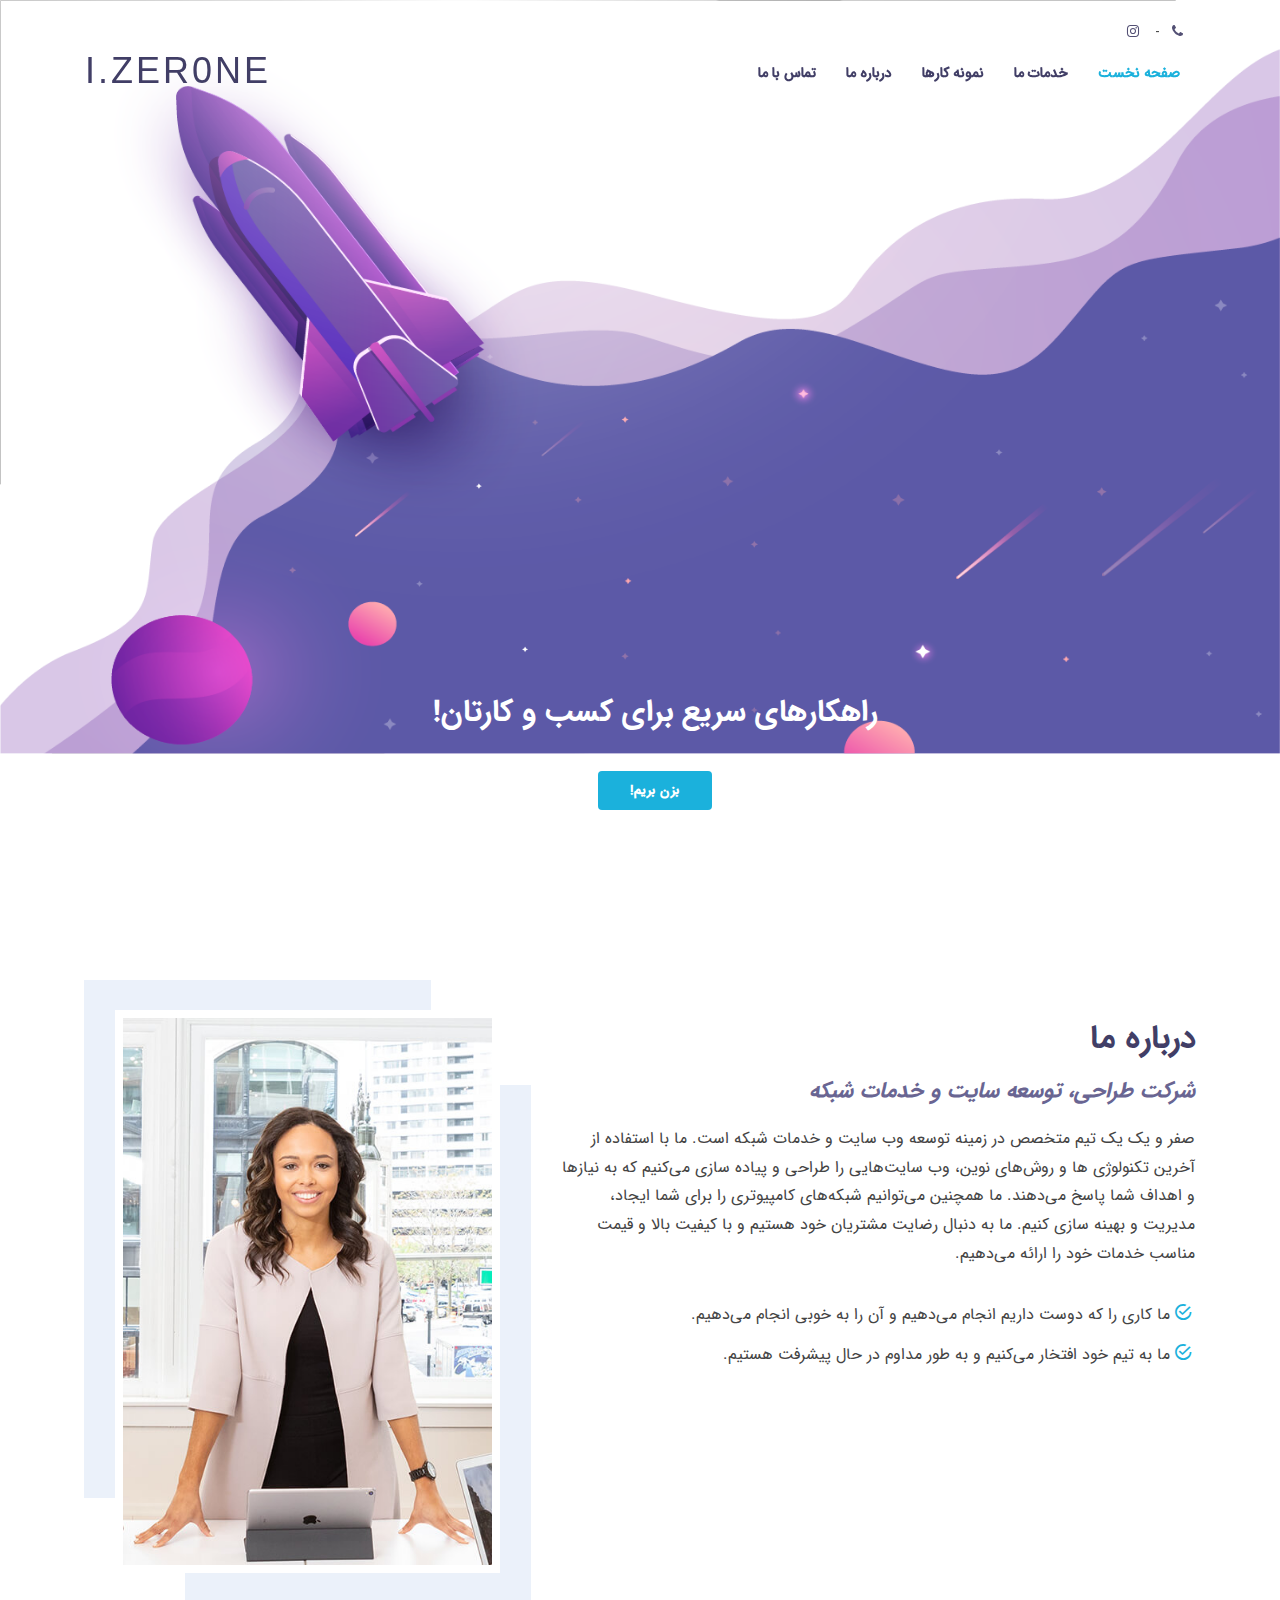
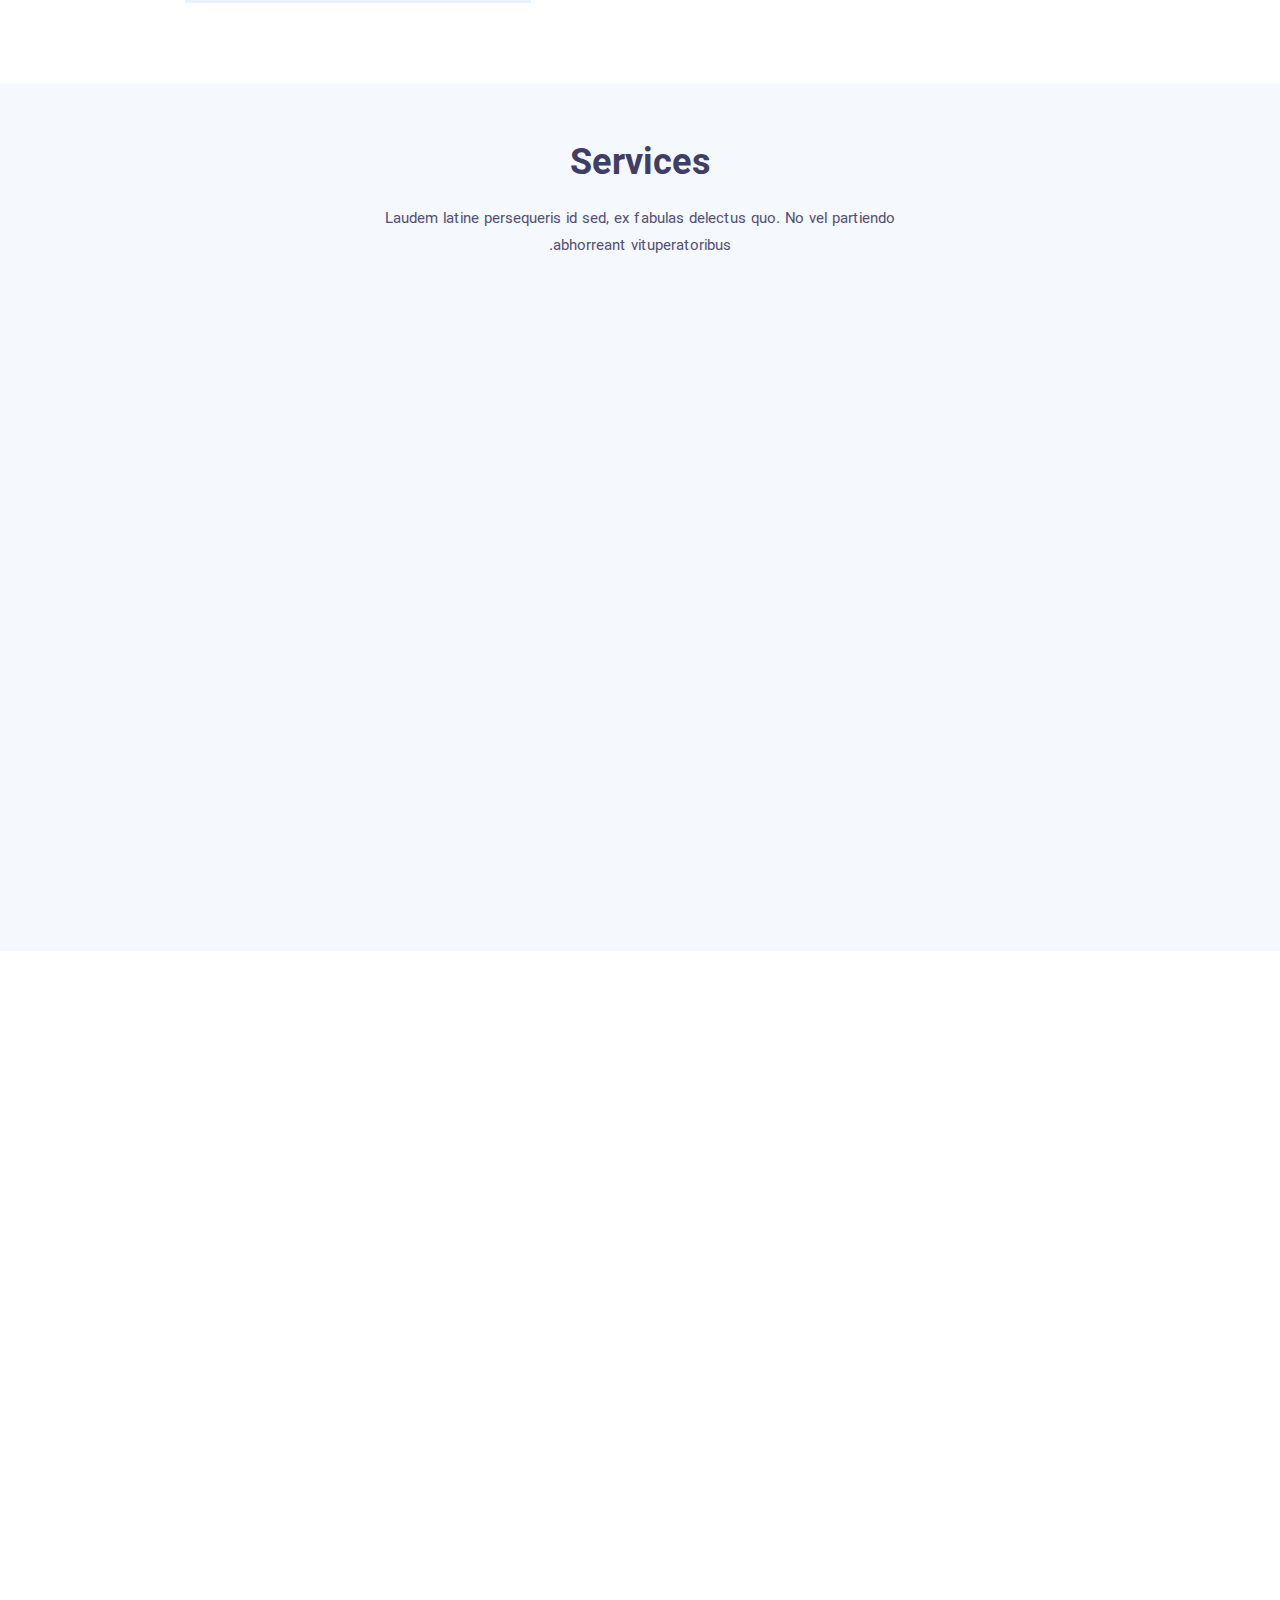
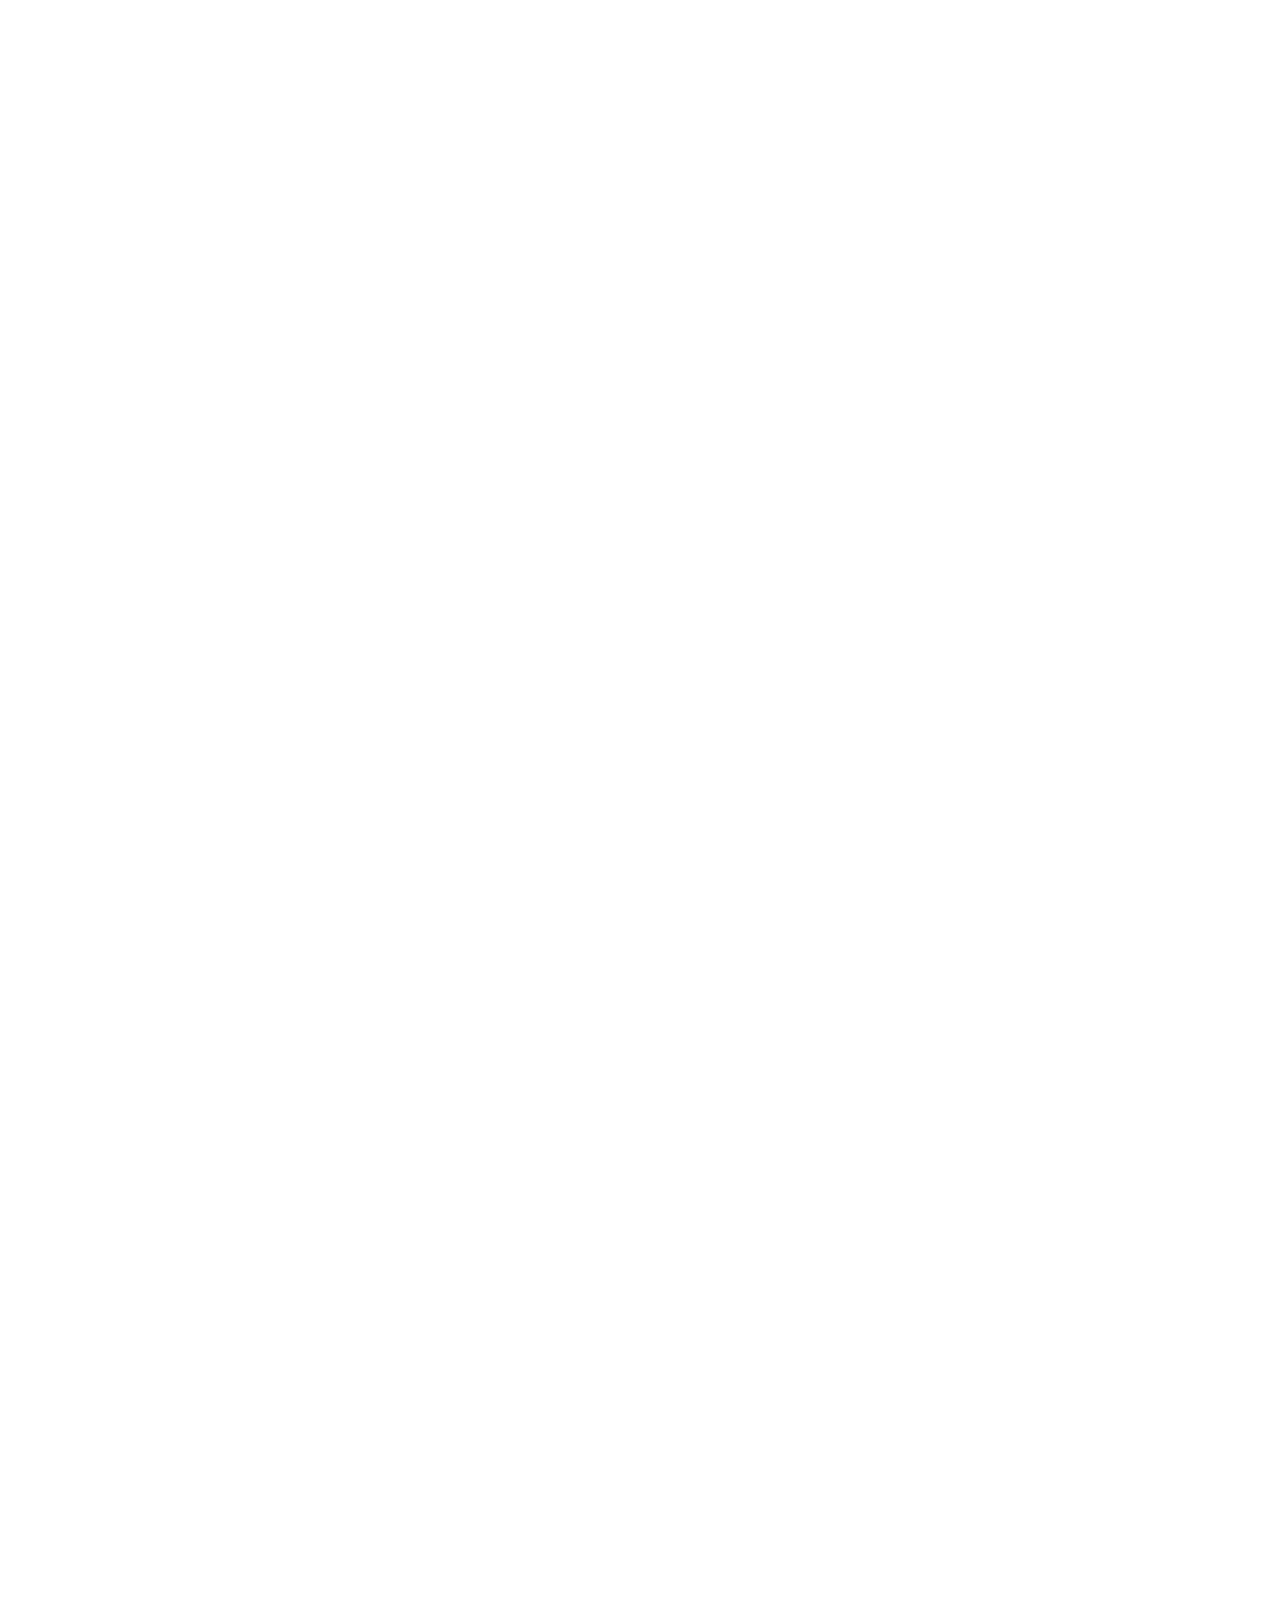
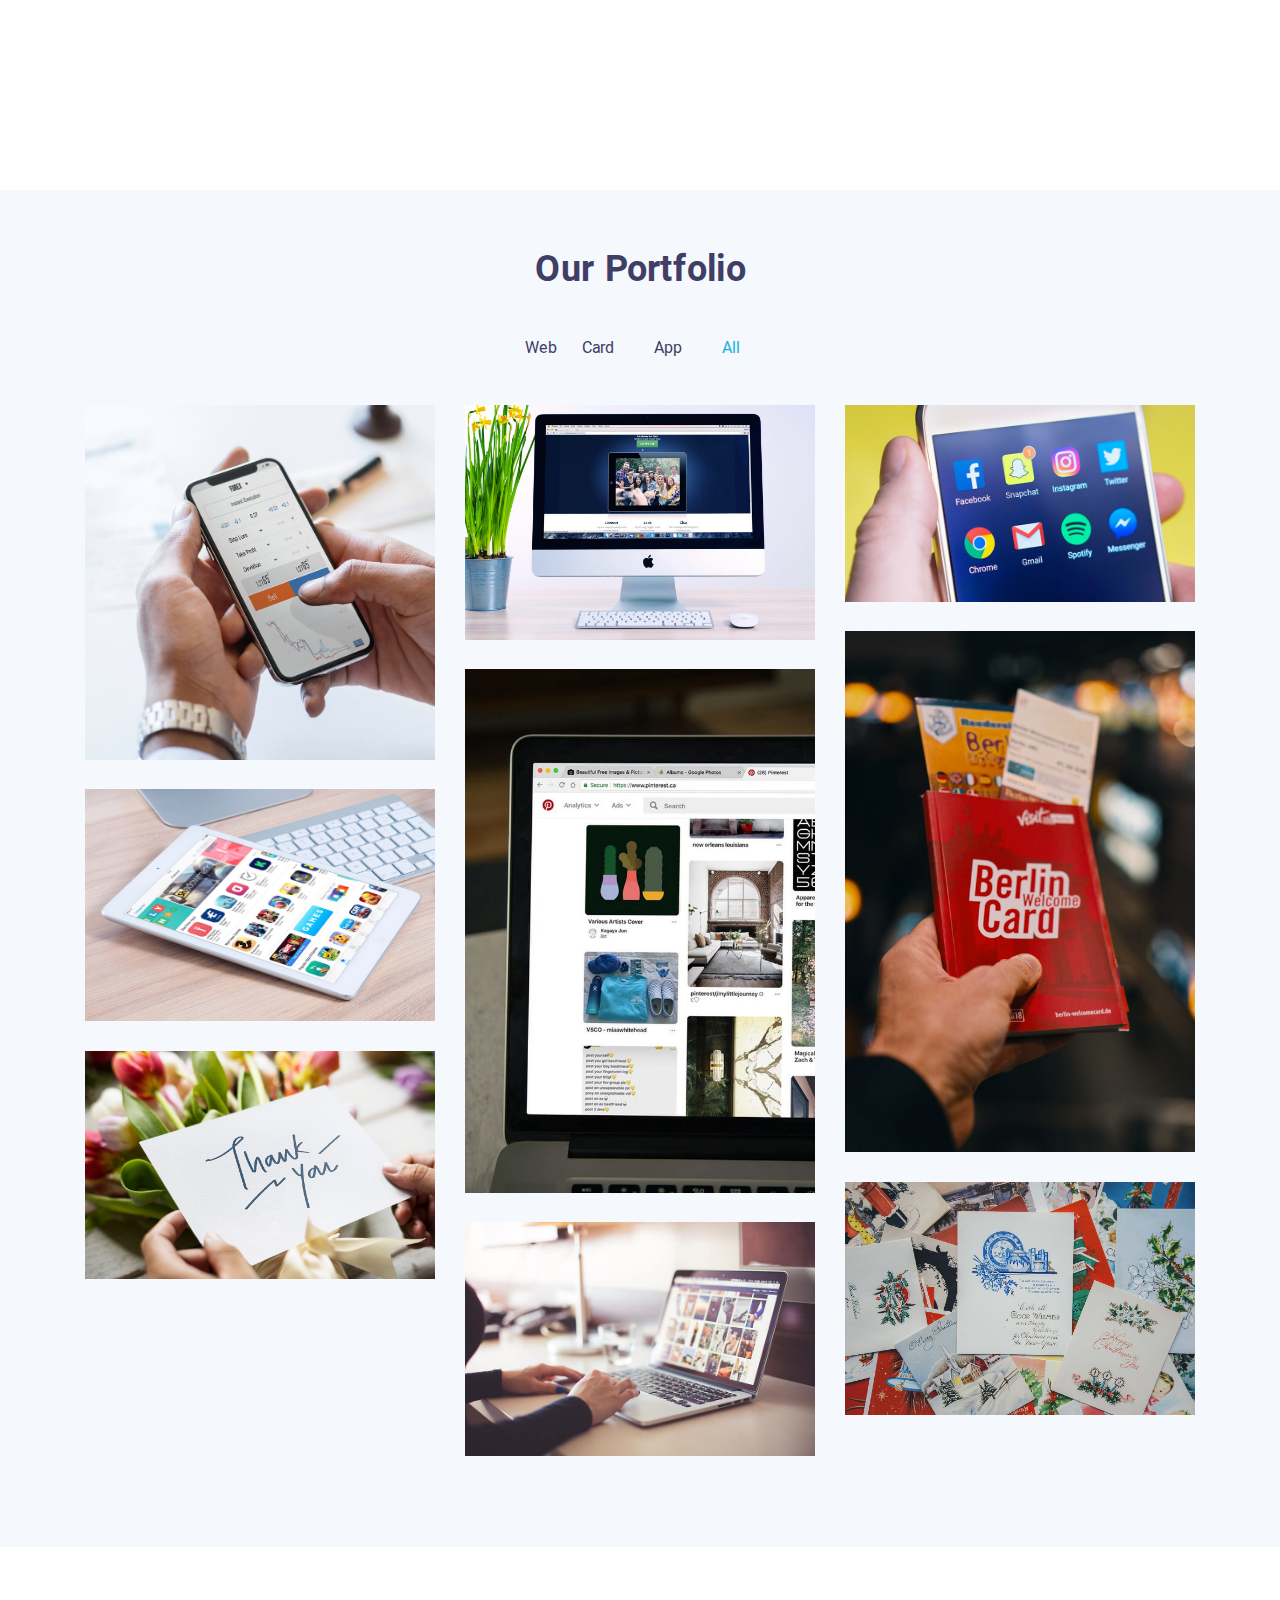
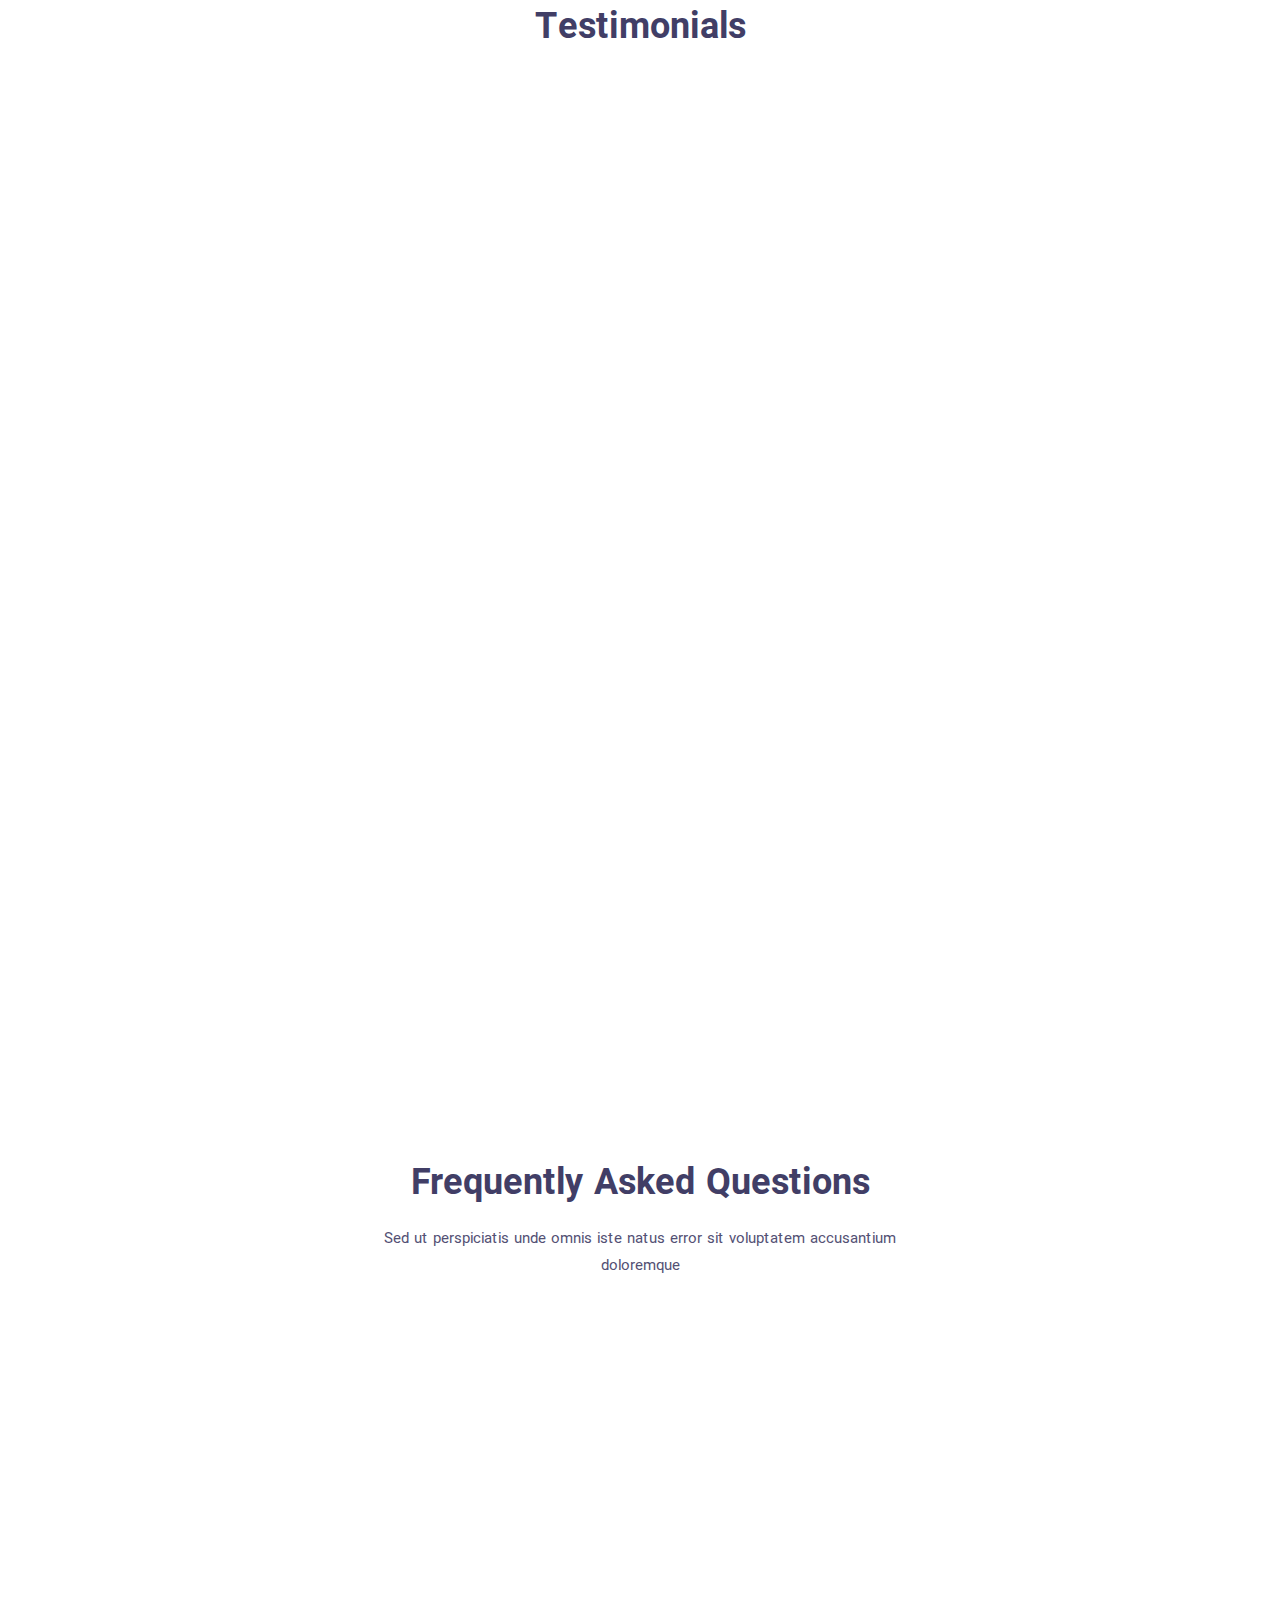
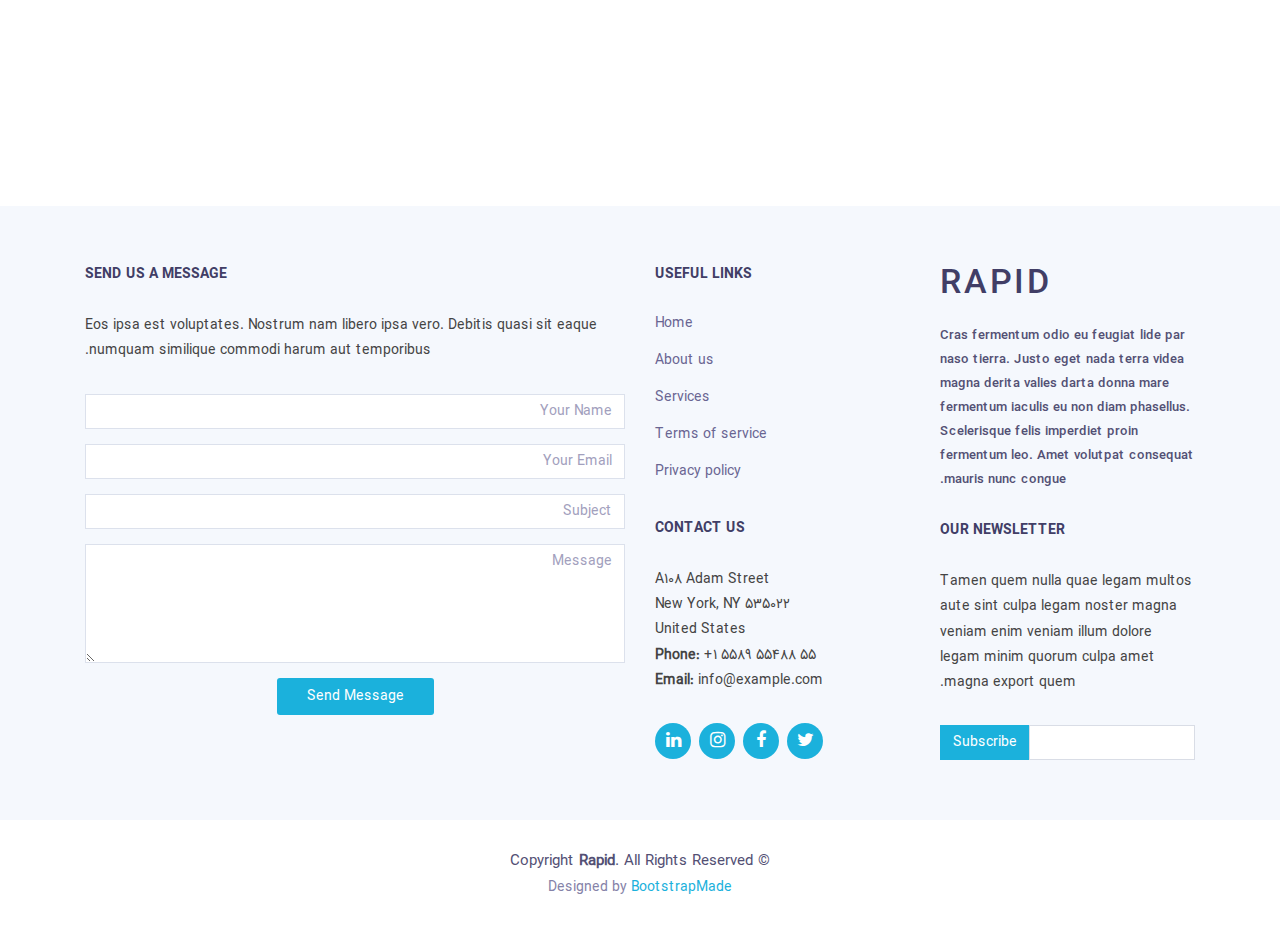
==== index.html @ 15424b1b "initial commit" ====
<!DOCTYPE html>
<html lang="en">
<head>
  <meta charset="utf-8">
  <title>شرکت طراحی و خدمات شبکه | صفرو یک</title>
  <meta content="width=device-width, initial-scale=1.0" name="viewport">
  <meta content="" name="keywords">
  <meta content="" name="description">

  <!-- Favicons -->
  <link href="img/zerone-favicon.png" rel="icon">
  <link href="img/apple-touch-icon.png" rel="apple-touch-icon">

  <!-- Google Fonts -->
  <link href="https://fonts.googleapis.com/css?family=Open+Sans:300,300i,400,400i,500,600,700,700i|Montserrat:300,400,500,600,700" rel="stylesheet">

  <!-- Bootstrap CSS File -->
  <link href="lib/bootstrap/css/bootstrap.min.css" rel="stylesheet">

  <!-- Libraries CSS Files -->
  <link href="lib/font-awesome/css/font-awesome.min.css" rel="stylesheet">
  <link href="lib/animate/animate.min.css" rel="stylesheet">
  <link href="lib/ionicons/css/ionicons.min.css" rel="stylesheet">
  <link href="lib/owlcarousel/assets/owl.carousel.min.css" rel="stylesheet">
  <link href="lib/lightbox/css/lightbox.min.css" rel="stylesheet">

  <!-- Main Stylesheet File -->
  <link href="css/style.css" rel="stylesheet">

  <!-- =======================================================
    Theme Name: Rapid
    Theme URL: https://bootstrapmade.com/rapid-multipurpose-bootstrap-business-template/
    Author: BootstrapMade.com
    License: https://bootstrapmade.com/license/
  ======================================================= -->
</head>

<body>
  <!--==========================
  Header
  ============================-->
  <header id="header">

    <div id="topbar">
      <div class="container">
        <div class="social-links">
          <a tel:09301266906 class="phone"><i class="fa fa-phone"></i></a>-
          <a href="https://www.instagram.com/i.zer0ne" class="instagram"><i class="fa fa-instagram"></i></a>
        </div>
      </div>
    </div>

    <div class="container" style="
    display: flex;
    justify-content: space-between;
">
      <nav class="main-nav d-none d-lg-block">
        <ul>
          <li><a href="#footer">تماس با ما</a></li>
          <li><a href="#about">درباره ما</a></li>
          <li><a href="#portfolio">نمونه کارها</a></li>
          <li><a href="#services">خدمات ما</a></li>
          <!-- <li><a href="#team">Team</a></li>
            <li class="drop-down"><a href="">Drop Down</a>
              <ul>
                <li><a href="#">Drop Down 1</a></li>
                <li class="drop-down"><a href="#">Drop Down 2</a>
                  <ul>
                    <li><a href="#">Deep Drop Down 1</a></li>
                  </ul>
                </li>
                <li><a href="#">Drop Down 3</a></li>
              </ul>
            </li> -->  
            <li class="active"><a href="#intro">صفحه نخست</a></li>
        </ul>
      </nav><!-- .main-nav -->

      <div class="logo">
        <!-- Uncomment below if you prefer to use an image logo -->
        <h1 class="text-light"><a href="#intro" class="scrollto"><span>i.zer0ne</span></a></h1>
        <!-- <a href="#header" class="scrollto"><img src="img/logo.png" alt="" class="img-fluid"></a> -->
      </div>
    </div>
  </header><!-- #header -->

  <!--==========================
    Intro Section
  ============================-->
  <section id="intro" class="clearfix">
    <div class="container d-flex h-100">
      <div class="row justify-content-center align-self-end w-100">
        <div class="intro-info text-center">
          <h2>راهکارهای سریع برای کسب‌ و کارتان!</h2>
          <div>
            <a href="#about" class="btn-get-started scrollto">بزن بریم!</a>
          </div>
        </div>
      </div>

    </div>
  </section><!-- #intro -->

  <main id="main">

    <!--==========================
      About Us Section
    ============================-->
    <section id="about">

      <div class="container">
        <div class="row">
          <div class="col-lg-7 col-md-6">
            <div class="about-content text-right">
              <h2>درباره ما</h2>
              <h3>شرکت طراحی، توسعه سایت و خدمات شبکه</h3>
              <p>
                صفر و یک یک تیم متخصص در زمینه توسعه وب سایت و خدمات شبکه است. ما با استفاده از آخرین تکنولوژی ها و روش‌های نوین، وب سایت‌هایی را طراحی و پیاده سازی می‌کنیم که به نیازها و اهداف شما پاسخ می‌دهند. ما همچنین می‌توانیم شبکه‌های کامپیوتری را برای شما ایجاد، مدیریت و بهینه سازی کنیم. ما به دنبال رضایت مشتریان خود هستیم و با کیفیت بالا و قیمت مناسب خدمات خود را ارائه می‌دهیم.
              </p>
              <ul>
                <li><i class="ion-android-checkmark-circle"></i> ما کاری را که دوست داریم انجام می‌دهیم و آن را به خوبی انجام می‌دهیم.</li>
                <li><i class="ion-android-checkmark-circle"></i> ما به تیم خود افتخار می‌کنیم و به طور مداوم در حال پیشرفت هستیم.</li>
              </ul>
            </div>
          </div>
          <div class="col-lg-5 col-md-6">
            <div class="about-img">
              <img src="img/about-img.jpg" alt="">
            </div>
          </div>
        </div>
      </div>

    </section><!-- #about -->


    <!--==========================
      Services Section
    ============================-->
    <section id="services" class="section-bg">
      <div class="container">

        <header class="section-header">
          <h3>Services</h3>
          <p>Laudem latine persequeris id sed, ex fabulas delectus quo. No vel partiendo abhorreant vituperatoribus.</p>
        </header>

        <div class="row">

          <div class="col-md-6 col-lg-4 wow bounceInUp" data-wow-duration="1.4s">
            <div class="box">
              <div class="icon" style="background: #fceef3;"><i class="ion-ios-analytics-outline" style="color: #ff689b;"></i></div>
              <h4 class="title"><a href="">طراحی و توسعه سایت سفارشی</a></h4>
              <p class="description">ما وب سایت هایی ایجاد می کنیم که تعامل با نام تجاری، تبدیل و نتایج قابل اندازه گیری را ایجاد می کنند.</p>
            </div>
          </div>
          <div class="col-md-6 col-lg-4 wow bounceInUp" data-wow-duration="1.4s">
            <div class="box">
              <div class="icon" style="background: #fff0da;"><i class="ion-ios-bookmarks-outline" style="color: #e98e06;"></i></div>
              <h4 class="title"><a href=""> طراحی و توسعه سایت فروشگاهی سفارشی</a></h4>
              <p class="description">ما برای افزایش درآمد و افزایش وفاداری به برند، تجارب خرید آنلاین برتر را ایجاد می کنیم.</p>
            </div>
          </div>

          <div class="col-md-6 col-lg-4 wow bounceInUp" data-wow-delay="0.1s" data-wow-duration="1.4s">
            <div class="box">
              <div class="icon" style="background: #e6fdfc;"><i class="ion-ios-paper-outline" style="color: #3fcdc7;"></i></div>
              <h4 class="title"><a href="">توسعه سایت با وردپرس</a></h4>
              <p class="description">ما طراحی و توسعه سیستم های مدیریت محتوا متناسب با نیازهای کسب و کار را انجام می دهیم.</p>
            </div>
          </div>
          <div class="col-md-6 col-lg-4 wow bounceInUp" data-wow-delay="0.1s" data-wow-duration="1.4s">
            <div class="box">
              <div class="icon" style="background: #eafde7;"><i class="ion-ios-speedometer-outline" style="color:#41cf2e;"></i></div>
              <h4 class="title"><a href="">نصب سرویس های مایکروسافت</a></h4>
              <p class="description">نصب desktop central، نصب و راه اندازی exchange، نصب اکتیو دایرکتوری</p>
            </div>
          </div>

          <div class="col-md-6 col-lg-4 wow bounceInUp" data-wow-delay="0.2s" data-wow-duration="1.4s">
            <div class="box">
              <div class="icon" style="background: #e1eeff;"><i class="ion-ios-world-outline" style="color: #2282ff;"></i></div>
              <h4 class="title"><a href="">پشتیبانی شبکه</a></h4>
              <p class="description">نگهداری شبکه، مراقبت و رفع ایراد بوجود آمده در قسمت نرم افزاری و سخت افزاری شبکه</p>
            </div>
          </div>
          <div class="col-md-6 col-lg-4 wow bounceInUp" data-wow-delay="0.2s" data-wow-duration="1.4s">
            <div class="box">
              <div class="icon" style="background: #ecebff;"><i class="ion-ios-clock-outline" style="color: #8660fe;"></i></div>
              <h4 class="title"><a href="">پشتیبانی کامپیوتر</a></h4>
              <p class="description">خدمات کامپیوتری اعم از تعمیر کامپیوتر، لپ تاپ، عیب‌یابی و تعمیر نرم افزاری و مشاوره امنیت اطلاعات</p>
            </div>
          </div>

        </div>

      </div>
    </section><!-- #services -->

    <!--==========================
      Why Us Section
    ============================-->
    <section id="why-us" class="wow fadeIn">
      <div class="container-fluid">
        
        <header class="section-header">
          <h3>Why choose us?</h3>
          <p>Laudem latine persequeris id sed, ex fabulas delectus quo. No vel partiendo abhorreant vituperatoribus.</p>
        </header>

        <div class="row">

          <div class="col-lg-6">
            <div class="why-us-img">
              <img src="img/why-us.jpg" alt="" class="img-fluid">
            </div>
          </div>

          <div class="col-lg-6">
            <div class="why-us-content">
              <p>Molestiae omnis numquam corrupti omnis itaque. Voluptatum quidem impedit. Odio dolorum exercitationem est error omnis repudiandae ad dolorum sit.</p>
              <p>
                Explicabo repellendus quia labore. Non optio quo ea ut ratione et quaerat. Porro facilis deleniti porro consequatur
                et temporibus. Labore est odio.

                Odio omnis saepe qui. Veniam eaque ipsum. Ea quia voluptatum quis explicabo sed nihil repellat..
              </p>

              <div class="features wow bounceInUp clearfix">
                <i class="fa fa-diamond" style="color: #f058dc;"></i>
                <h4>Corporis dolorem</h4>
                <p>Commodi quia voluptatum. Est cupiditate voluptas quaerat officiis ex alias dignissimos et ipsum. Soluta at enim modi ut incidunt dolor et.</p>
              </div>

              <div class="features wow bounceInUp clearfix">
                <i class="fa fa-object-group" style="color: #ffb774;"></i>
                <h4>Eum ut aspernatur</h4>
                <p>Molestias eius rerum iusto voluptas et ab cupiditate aut enim. Assumenda animi occaecati. Quo dolore fuga quasi autem aliquid ipsum odit. Perferendis doloremque iure nulla aut.</p>
              </div>
              
              <div class="features wow bounceInUp clearfix">
                <i class="fa fa-language" style="color: #589af1;"></i>
                <h4>Voluptates dolores</h4>
                <p>Voluptates nihil et quis omnis et eaque omnis sint aut. Ducimus dolorum aspernatur. Totam dolores ut enim ullam voluptas distinctio aut.</p>
              </div>
              
            </div>

          </div>

        </div>

      </div>

      <div class="container">
        <div class="row counters">

          <div class="col-lg-3 col-6 text-center">
            <span data-toggle="counter-up">274</span>
            <p>Clients</p>
          </div>

          <div class="col-lg-3 col-6 text-center">
            <span data-toggle="counter-up">421</span>
            <p>Projects</p>
          </div>

          <div class="col-lg-3 col-6 text-center">
            <span data-toggle="counter-up">1,364</span>
            <p>Hours Of Support</p>
          </div>

          <div class="col-lg-3 col-6 text-center">
            <span data-toggle="counter-up">18</span>
            <p>Hard Workers</p>
          </div>
  
        </div>

      </div>
    </section>

    <!--==========================
      Call To Action Section
    ============================-->
    <section id="call-to-action" class="wow fadeInUp">
      <div class="container">
        <div class="row">
          <div class="col-lg-9 text-center text-lg-left">
            <h3 class="cta-title">Call To Action</h3>
            <p class="cta-text"> Duis aute irure dolor in reprehenderit in voluptate velit esse cillum dolore eu fugiat nulla pariatur. Excepteur sint occaecat cupidatat non proident, sunt in culpa qui officia deserunt mollit anim id est laborum.</p>
          </div>
          <div class="col-lg-3 cta-btn-container text-center">
            <a class="cta-btn align-middle" href="#">Call To Action</a>
          </div>
        </div>

      </div>
    </section><!-- #call-to-action -->

    <!--==========================
      Features Section
    ============================-->
    <section id="features">
      <div class="container">

        <div class="row feature-item">
          <div class="col-lg-6 wow fadeInUp">
            <img src="img/features-1.svg" class="img-fluid" alt="">
          </div>
          <div class="col-lg-6 wow fadeInUp pt-5 pt-lg-0">
            <h4>Voluptatem dignissimos provident quasi corporis voluptates sit assumenda.</h4>
            <p>
              Ipsum in aspernatur ut possimus sint. Quia omnis est occaecati possimus ea. Quas molestiae perspiciatis occaecati qui rerum. Deleniti quod porro sed quisquam saepe. Numquam mollitia recusandae non ad at et a.
            </p>
            <p>
              Ad vitae recusandae odit possimus. Quaerat cum ipsum corrupti. Odit qui asperiores ea corporis deserunt veritatis quidem expedita perferendis. Qui rerum eligendi ex doloribus quia sit. Porro rerum eum eum.
            </p>
          </div>
        </div>

        <div class="row feature-item mt-5 pt-5">
          <div class="col-lg-6 wow fadeInUp order-1 order-lg-2">
            <img src="img/features-2.svg" class="img-fluid" alt="">
          </div>

          <div class="col-lg-6 wow fadeInUp pt-4 pt-lg-0 order-2 order-lg-1">
            <h4>Neque saepe temporibus repellat ea ipsum et. Id vel et quia tempora facere reprehenderit.</h4>
            <p>
             Delectus alias ut incidunt delectus nam placeat in consequatur. Sed cupiditate quia ea quis. Voluptas nemo qui aut distinctio. Cumque fugit earum est quam officiis numquam. Ducimus corporis autem at blanditiis beatae incidunt sunt. 
            </p>
            <p>
              Voluptas saepe natus quidem blanditiis. Non sunt impedit voluptas mollitia beatae. Qui esse molestias. Laudantium libero nisi vitae debitis. Dolorem cupiditate est perferendis iusto.
            </p>
            <p>
              Eum quia in. Magni quas ipsum a. Quis ex voluptatem inventore sint quia modi. Numquam est aut fuga mollitia exercitationem nam accusantium provident quia.
            </p>
          </div>
          
        </div>

      </div>
    </section><!-- #about -->

    <!--==========================
      Portfolio Section
    ============================-->
    <section id="portfolio" class="section-bg">
      <div class="container">

        <header class="section-header">
          <h3 class="section-title">Our Portfolio</h3>
        </header>

        <div class="row">
          <div class="col-lg-12">
            <ul id="portfolio-flters">
              <li data-filter="*" class="filter-active">All</li>
              <li data-filter=".filter-app">App</li>
              <li data-filter=".filter-card">Card</li>
              <li data-filter=".filter-web">Web</li>
            </ul>
          </div>
        </div>

        <div class="row portfolio-container">

          <div class="col-lg-4 col-md-6 portfolio-item filter-app">
            <div class="portfolio-wrap">
              <img src="img/portfolio/app1.jpg" class="img-fluid" alt="">
              <div class="portfolio-info">
                <h4><a href="#">App 1</a></h4>
                <p>App</p>
                <div>
                  <a href="img/portfolio/app1.jpg" data-lightbox="portfolio" data-title="App 1" class="link-preview" title="Preview"><i class="ion ion-eye"></i></a>
                  <a href="#" class="link-details" title="More Details"><i class="ion ion-android-open"></i></a>
                </div>
              </div>
            </div>
          </div>

          <div class="col-lg-4 col-md-6 portfolio-item filter-web" data-wow-delay="0.1s">
            <div class="portfolio-wrap">
              <img src="img/portfolio/web3.jpg" class="img-fluid" alt="">
              <div class="portfolio-info">
                <h4><a href="#">Web 3</a></h4>
                <p>Web</p>
                <div>
                  <a href="img/portfolio/web3.jpg" class="link-preview" data-lightbox="portfolio" data-title="Web 3" title="Preview"><i class="ion ion-eye"></i></a>
                  <a href="#" class="link-details" title="More Details"><i class="ion ion-android-open"></i></a>
                </div>
              </div>
            </div>
          </div>

          <div class="col-lg-4 col-md-6 portfolio-item filter-app" data-wow-delay="0.2s">
            <div class="portfolio-wrap">
              <img src="img/portfolio/app2.jpg" class="img-fluid" alt="">
              <div class="portfolio-info">
                <h4><a href="#">App 2</a></h4>
                <p>App</p>
                <div>
                  <a href="img/portfolio/app2.jpg" class="link-preview" data-lightbox="portfolio" data-title="App 2" title="Preview"><i class="ion ion-eye"></i></a>
                  <a href="#" class="link-details" title="More Details"><i class="ion ion-android-open"></i></a>
                </div>
              </div>
            </div>
          </div>

          <div class="col-lg-4 col-md-6 portfolio-item filter-card">
            <div class="portfolio-wrap">
              <img src="img/portfolio/card2.jpg" class="img-fluid" alt="">
              <div class="portfolio-info">
                <h4><a href="#">Card 2</a></h4>
                <p>Card</p>
                <div>
                  <a href="img/portfolio/card2.jpg" class="link-preview" data-lightbox="portfolio" data-title="Card 2" title="Preview"><i class="ion ion-eye"></i></a>
                  <a href="#" class="link-details" title="More Details"><i class="ion ion-android-open"></i></a>
                </div>
              </div>
            </div>
          </div>

          <div class="col-lg-4 col-md-6 portfolio-item filter-web" data-wow-delay="0.1s">
            <div class="portfolio-wrap">
              <img src="img/portfolio/web2.jpg" class="img-fluid" alt="">
              <div class="portfolio-info">
                <h4><a href="#">Web 2</a></h4>
                <p>Web</p>
                <div>
                  <a href="img/portfolio/web2.jpg" class="link-preview" data-lightbox="portfolio" data-title="Web 2" title="Preview"><i class="ion ion-eye"></i></a>
                  <a href="#" class="link-details" title="More Details"><i class="ion ion-android-open"></i></a>
                </div>
              </div>
            </div>
          </div>

          <div class="col-lg-4 col-md-6 portfolio-item filter-app" data-wow-delay="0.2s">
            <div class="portfolio-wrap">
              <img src="img/portfolio/app3.jpg" class="img-fluid" alt="">
              <div class="portfolio-info">
                <h4><a href="#">App 3</a></h4>
                <p>App</p>
                <div>
                  <a href="img/portfolio/app3.jpg" class="link-preview" data-lightbox="portfolio" data-title="App 3" title="Preview"><i class="ion ion-eye"></i></a>
                  <a href="#" class="link-details" title="More Details"><i class="ion ion-android-open"></i></a>
                </div>
              </div>
            </div>
          </div>

          <div class="col-lg-4 col-md-6 portfolio-item filter-card">
            <div class="portfolio-wrap">
              <img src="img/portfolio/card1.jpg" class="img-fluid" alt="">
              <div class="portfolio-info">
                <h4><a href="#">Card 1</a></h4>
                <p>Card</p>
                <div>
                  <a href="img/portfolio/card1.jpg" class="link-preview" data-lightbox="portfolio" data-title="Card 1" title="Preview"><i class="ion ion-eye"></i></a>
                  <a href="#" class="link-details" title="More Details"><i class="ion ion-android-open"></i></a>
                </div>
              </div>
            </div>
          </div>

          <div class="col-lg-4 col-md-6 portfolio-item filter-card" data-wow-delay="0.1s">
            <div class="portfolio-wrap">
              <img src="img/portfolio/card3.jpg" class="img-fluid" alt="">
              <div class="portfolio-info">
                <h4><a href="#">Card 3</a></h4>
                <p>Card</p>
                <div>
                  <a href="img/portfolio/card3.jpg" class="link-preview" data-lightbox="portfolio" data-title="Card 3" title="Preview"><i class="ion ion-eye"></i></a>
                  <a href="#" class="link-details" title="More Details"><i class="ion ion-android-open"></i></a>
                </div>
              </div>
            </div>
          </div>

          <div class="col-lg-4 col-md-6 portfolio-item filter-web" data-wow-delay="0.2s">
            <div class="portfolio-wrap">
              <img src="img/portfolio/web1.jpg" class="img-fluid" alt="">
              <div class="portfolio-info">
                <h4><a href="#">Web 1</a></h4>
                <p>Web</p>
                <div>
                  <a href="img/portfolio/web1.jpg" class="link-preview" data-lightbox="portfolio" data-title="Web 1" title="Preview"><i class="ion ion-eye"></i></a>
                  <a href="#" class="link-details" title="More Details"><i class="ion ion-android-open"></i></a>
                </div>
              </div>
            </div>
          </div>

        </div>

      </div>
    </section><!-- #portfolio -->

    <!--==========================
      Clients Section
    ============================-->
    <section id="testimonials">
      <div class="container">

        <header class="section-header">
          <h3>Testimonials</h3>
        </header>

        <div class="row justify-content-center">
          <div class="col-lg-8">

            <div class="owl-carousel testimonials-carousel wow fadeInUp">
    
              <div class="testimonial-item">
                <img src="img/testimonial-1.jpg" class="testimonial-img" alt="">
                <h3>Saul Goodman</h3>
                <h4>Ceo &amp; Founder</h4>
                <p>
                  Proin iaculis purus consequat sem cure digni ssim donec porttitora entum suscipit rhoncus. Accusantium quam, ultricies eget id, aliquam eget nibh et. Maecen aliquam, risus at semper.
                </p>
              </div>
    
              <div class="testimonial-item">
                <img src="img/testimonial-2.jpg" class="testimonial-img" alt="">
                <h3>Sara Wilsson</h3>
                <h4>Designer</h4>
                <p>
                  Export tempor illum tamen malis malis eram quae irure esse labore quem cillum quid cillum eram malis quorum velit fore eram velit sunt aliqua noster fugiat irure amet legam anim culpa.
                </p>
              </div>
    
              <div class="testimonial-item">
                <img src="img/testimonial-3.jpg" class="testimonial-img" alt="">
                <h3>Jena Karlis</h3>
                <h4>Store Owner</h4>
                <p>
                  Enim nisi quem export duis labore cillum quae magna enim sint quorum nulla quem veniam duis minim tempor labore quem eram duis noster aute amet eram fore quis sint minim.
                </p>
              </div>
    
              <div class="testimonial-item">
                <img src="img/testimonial-4.jpg" class="testimonial-img" alt="">
                <h3>Matt Brandon</h3>
                <h4>Freelancer</h4>
                <p>
                  Fugiat enim eram quae cillum dolore dolor amet nulla culpa multos export minim fugiat minim velit minim dolor enim duis veniam ipsum anim magna sunt elit fore quem dolore labore illum veniam.
                </p>
              </div>

            </div>

          </div>
        </div>


      </div>
    </section><!-- #testimonials -->

    <!--==========================
      Team Section
    ============================-->
    <!-- <section id="team" class="section-bg">
      <div class="container">
        <div class="section-header">
          <h3>Team</h3>
          <p>Sed ut perspiciatis unde omnis iste natus error sit voluptatem accusantium doloremque</p>
        </div>

        <div class="row">

          <div class="col-lg-3 col-md-6 wow fadeInUp">
            <div class="member">
              <img src="img/team-1.jpg" class="img-fluid" alt="">
              <div class="member-info">
                <div class="member-info-content">
                  <h4>Walter White</h4>
                  <span>Chief Executive Officer</span>
                  <div class="social">
                    <a href=""><i class="fa fa-twitter"></i></a>
                    <a href=""><i class="fa fa-facebook"></i></a>
                    <a href=""><i class="fa fa-google-plus"></i></a>
                    <a href=""><i class="fa fa-linkedin"></i></a>
                  </div>
                </div>
              </div>
            </div>
          </div>

          <div class="col-lg-3 col-md-6 wow fadeInUp" data-wow-delay="0.1s">
            <div class="member">
              <img src="img/team-2.jpg" class="img-fluid" alt="">
              <div class="member-info">
                <div class="member-info-content">
                  <h4>Sarah Jhonson</h4>
                  <span>Product Manager</span>
                  <div class="social">
                    <a href=""><i class="fa fa-twitter"></i></a>
                    <a href=""><i class="fa fa-facebook"></i></a>
                    <a href=""><i class="fa fa-google-plus"></i></a>
                    <a href=""><i class="fa fa-linkedin"></i></a>
                  </div>
                </div>
              </div>
            </div>
          </div>

          <div class="col-lg-3 col-md-6 wow fadeInUp" data-wow-delay="0.2s">
            <div class="member">
              <img src="img/team-3.jpg" class="img-fluid" alt="">
              <div class="member-info">
                <div class="member-info-content">
                  <h4>William Anderson</h4>
                  <span>CTO</span>
                  <div class="social">
                    <a href=""><i class="fa fa-twitter"></i></a>
                    <a href=""><i class="fa fa-facebook"></i></a>
                    <a href=""><i class="fa fa-google-plus"></i></a>
                    <a href=""><i class="fa fa-linkedin"></i></a>
                  </div>
                </div>
              </div>
            </div>
          </div>

          <div class="col-lg-3 col-md-6 wow fadeInUp" data-wow-delay="0.3s">
            <div class="member">
              <img src="img/team-4.jpg" class="img-fluid" alt="">
              <div class="member-info">
                <div class="member-info-content">
                  <h4>Amanda Jepson</h4>
                  <span>Accountant</span>
                  <div class="social">
                    <a href=""><i class="fa fa-twitter"></i></a>
                    <a href=""><i class="fa fa-facebook"></i></a>
                    <a href=""><i class="fa fa-google-plus"></i></a>
                    <a href=""><i class="fa fa-linkedin"></i></a>
                  </div>
                </div>
              </div>
            </div>
          </div>

        </div>

      </div>
    </section> -->
    <!-- #team -->

    <!--==========================
      Clients Section
    ============================-->
    <!-- <section id="clients" class="wow fadeInUp">
      <div class="container">

        <header class="section-header">
          <h3>Our Clients</h3>
        </header>

        <div class="owl-carousel clients-carousel">
          <img src="img/clients/client-1.png" alt="">
          <img src="img/clients/client-2.png" alt="">
          <img src="img/clients/client-3.png" alt="">
          <img src="img/clients/client-4.png" alt="">
          <img src="img/clients/client-5.png" alt="">
          <img src="img/clients/client-6.png" alt="">
          <img src="img/clients/client-7.png" alt="">
          <img src="img/clients/client-8.png" alt="">
        </div>

      </div>
    </section> -->
    <!-- #clients -->


    <!--==========================
      Pricing Section
    ============================-->
    <section id="pricing" class="wow fadeInUp section-bg">

      <div class="container">

        <header class="section-header">
          <h3>Pricing</h3>
          <p>Sed ut perspiciatis unde omnis iste natus error sit voluptatem accusantium doloremque</p>
        </header>

        <div class="row flex-items-xs-middle flex-items-xs-center">
      
          <!-- Basic Plan  -->
          <div class="col-xs-12 col-lg-4">
            <div class="card">
              <div class="card-header">
                <h3><span class="currency">$</span>19<span class="period">/month</span></h3>
              </div>
              <div class="card-block">
                <h4 class="card-title"> 
                  Basic Plan
                </h4>
                <ul class="list-group">
                  <li class="list-group-item">Odio animi voluptates</li>
                  <li class="list-group-item">Inventore quisquam et</li>
                  <li class="list-group-item">Et perspiciatis suscipit</li>
                  <li class="list-group-item">24/7 Support System</li>
                </ul>
                <a href="#" class="btn">Choose Plan</a>
              </div>
            </div>
          </div>
      
          <!-- Regular Plan  -->
          <div class="col-xs-12 col-lg-4">
            <div class="card">
              <div class="card-header">
                <h3><span class="currency">$</span>29<span class="period">/month</span></h3>
              </div>
              <div class="card-block">
                <h4 class="card-title"> 
                  Regular Plan
                </h4>
                <ul class="list-group">
                  <li class="list-group-item">Odio animi voluptates</li>
                  <li class="list-group-item">Inventore quisquam et</li>
                  <li class="list-group-item">Et perspiciatis suscipit</li>
                  <li class="list-group-item">24/7 Support System</li>
                </ul>
                <a href="#" class="btn">Choose Plan</a>
              </div>
            </div>
          </div>
      
          <!-- Premium Plan  -->
          <div class="col-xs-12 col-lg-4">
            <div class="card">
              <div class="card-header">
                <h3><span class="currency">$</span>39<span class="period">/month</span></h3>
              </div>
              <div class="card-block">
                <h4 class="card-title"> 
                  Premium Plan
                </h4>
                <ul class="list-group">
                  <li class="list-group-item">Odio animi voluptates</li>
                  <li class="list-group-item">Inventore quisquam et</li>
                  <li class="list-group-item">Et perspiciatis suscipit</li>
                  <li class="list-group-item">24/7 Support System</li>
                </ul>
                <a href="#" class="btn">Choose Plan</a>
              </div>
            </div>
          </div>
      
        </div>
      </div>

    </section><!-- #pricing -->

    <!--==========================
      Frequently Asked Questions Section
    ============================-->
    <section id="faq">
      <div class="container">
        <header class="section-header">
          <h3>Frequently Asked Questions</h3>
          <p>Sed ut perspiciatis unde omnis iste natus error sit voluptatem accusantium doloremque</p>
        </header>

        <ul id="faq-list" class="wow fadeInUp">
          <li>
            <a data-toggle="collapse" class="collapsed" href="#faq1">Non consectetur a erat nam at lectus urna duis? <i class="ion-android-remove"></i></a>
            <div id="faq1" class="collapse" data-parent="#faq-list">
              <p>
                Feugiat pretium nibh ipsum consequat. Tempus iaculis urna id volutpat lacus laoreet non curabitur gravida. Venenatis lectus magna fringilla urna porttitor rhoncus dolor purus non.
              </p>
            </div>
          </li>

          <li>
            <a data-toggle="collapse" href="#faq2" class="collapsed">Feugiat scelerisque varius morbi enim nunc faucibus a pellentesque? <i class="ion-android-remove"></i></a>
            <div id="faq2" class="collapse" data-parent="#faq-list">
              <p>
                Dolor sit amet consectetur adipiscing elit pellentesque habitant morbi. Id interdum velit laoreet id donec ultrices. Fringilla phasellus faucibus scelerisque eleifend donec pretium. Est pellentesque elit ullamcorper dignissim. Mauris ultrices eros in cursus turpis massa tincidunt dui.
              </p>
            </div>
          </li>

          <li>
            <a data-toggle="collapse" href="#faq3" class="collapsed">Dolor sit amet consectetur adipiscing elit pellentesque habitant morbi? <i class="ion-android-remove"></i></a>
            <div id="faq3" class="collapse" data-parent="#faq-list">
              <p>
                Eleifend mi in nulla posuere sollicitudin aliquam ultrices sagittis orci. Faucibus pulvinar elementum integer enim. Sem nulla pharetra diam sit amet nisl suscipit. Rutrum tellus pellentesque eu tincidunt. Lectus urna duis convallis convallis tellus. Urna molestie at elementum eu facilisis sed odio morbi quis
              </p>
            </div>
          </li>

          <li>
            <a data-toggle="collapse" href="#faq4" class="collapsed">Ac odio tempor orci dapibus. Aliquam eleifend mi in nulla? <i class="ion-android-remove"></i></a>
            <div id="faq4" class="collapse" data-parent="#faq-list">
              <p>
                Dolor sit amet consectetur adipiscing elit pellentesque habitant morbi. Id interdum velit laoreet id donec ultrices. Fringilla phasellus faucibus scelerisque eleifend donec pretium. Est pellentesque elit ullamcorper dignissim. Mauris ultrices eros in cursus turpis massa tincidunt dui.
              </p>
            </div>
          </li>

          <li>
            <a data-toggle="collapse" href="#faq5" class="collapsed">Tempus quam pellentesque nec nam aliquam sem et tortor consequat? <i class="ion-android-remove"></i></a>
            <div id="faq5" class="collapse" data-parent="#faq-list">
              <p>
                Molestie a iaculis at erat pellentesque adipiscing commodo. Dignissim suspendisse in est ante in. Nunc vel risus commodo viverra maecenas accumsan. Sit amet nisl suscipit adipiscing bibendum est. Purus gravida quis blandit turpis cursus in
              </p>
            </div>
          </li>

          <li>
            <a data-toggle="collapse" href="#faq6" class="collapsed">Tortor vitae purus faucibus ornare. Varius vel pharetra vel turpis nunc eget lorem dolor? <i class="ion-android-remove"></i></a>
            <div id="faq6" class="collapse" data-parent="#faq-list">
              <p>
                Laoreet sit amet cursus sit amet dictum sit amet justo. Mauris vitae ultricies leo integer malesuada nunc vel. Tincidunt eget nullam non nisi est sit amet. Turpis nunc eget lorem dolor sed. Ut venenatis tellus in metus vulputate eu scelerisque. Pellentesque diam volutpat commodo sed egestas egestas fringilla phasellus faucibus. Nibh tellus molestie nunc non blandit massa enim nec.
              </p>
            </div>
          </li>

        </ul>

      </div>
    </section><!-- #faq -->

  </main>

  <!--==========================
    Footer
  ============================-->
  <footer id="footer" class="section-bg">
    <div class="footer-top">
      <div class="container">

        <div class="row">

          <div class="col-lg-6">

            <div class="row">

                <div class="col-sm-6">

                  <div class="footer-info">
                    <h3>Rapid</h3>
                    <p>Cras fermentum odio eu feugiat lide par naso tierra. Justo eget nada terra videa magna derita valies darta donna mare fermentum iaculis eu non diam phasellus. Scelerisque felis imperdiet proin fermentum leo. Amet volutpat consequat mauris nunc congue.</p>
                  </div>

                  <div class="footer-newsletter">
                    <h4>Our Newsletter</h4>
                    <p>Tamen quem nulla quae legam multos aute sint culpa legam noster magna veniam enim veniam illum dolore legam minim quorum culpa amet magna export quem.</p>
                    <form action="" method="post">
                      <input type="email" name="email"><input type="submit"  value="Subscribe">
                    </form>
                  </div>

                </div>

                <div class="col-sm-6">
                  <div class="footer-links">
                    <h4>Useful Links</h4>
                    <ul>
                      <li><a href="#">Home</a></li>
                      <li><a href="#">About us</a></li>
                      <li><a href="#">Services</a></li>
                      <li><a href="#">Terms of service</a></li>
                      <li><a href="#">Privacy policy</a></li>
                    </ul>
                  </div>

                  <div class="footer-links">
                    <h4>Contact Us</h4>
                    <p>
                      A108 Adam Street <br>
                      New York, NY 535022<br>
                      United States <br>
                      <strong>Phone:</strong> +1 5589 55488 55<br>
                      <strong>Email:</strong> info@example.com<br>
                    </p>
                  </div>

                  <div class="social-links">
                    <a href="#" class="twitter"><i class="fa fa-twitter"></i></a>
                    <a href="#" class="facebook"><i class="fa fa-facebook"></i></a>
                    <a href="#" class="instagram"><i class="fa fa-instagram"></i></a>
                    <a href="#" class="linkedin"><i class="fa fa-linkedin"></i></a>
                  </div>

                </div>

            </div>

          </div>

          <div class="col-lg-6">

            <div class="form">
              
              <h4>Send us a message</h4>
              <p>Eos ipsa est voluptates. Nostrum nam libero ipsa vero. Debitis quasi sit eaque numquam similique commodi harum aut temporibus.</p>
              <form action="" method="post" role="form" class="contactForm">
                <div class="form-group">
                  <input type="text" name="name" class="form-control" id="name" placeholder="Your Name" data-rule="minlen:4" data-msg="Please enter at least 4 chars" />
                  <div class="validation"></div>
                </div>
                <div class="form-group">
                  <input type="email" class="form-control" name="email" id="email" placeholder="Your Email" data-rule="email" data-msg="Please enter a valid email" />
                  <div class="validation"></div>
                </div>
                <div class="form-group">
                  <input type="text" class="form-control" name="subject" id="subject" placeholder="Subject" data-rule="minlen:4" data-msg="Please enter at least 8 chars of subject" />
                  <div class="validation"></div>
                </div>
                <div class="form-group">
                  <textarea class="form-control" name="message" rows="5" data-rule="required" data-msg="Please write something for us" placeholder="Message"></textarea>
                  <div class="validation"></div>
                </div>

                <div id="sendmessage">Your message has been sent. Thank you!</div>
                <div id="errormessage"></div>

                <div class="text-center"><button type="submit" title="Send Message">Send Message</button></div>
              </form>
            </div>

          </div>

          

        </div>

      </div>
    </div>

    <div class="container">
      <div class="copyright">
        &copy; Copyright <strong>Rapid</strong>. All Rights Reserved
      </div>
      <div class="credits">
        <!--
          All the links in the footer should remain intact.
          You can delete the links only if you purchased the pro version.
          Licensing information: https://bootstrapmade.com/license/
          Purchase the pro version with working PHP/AJAX contact form: https://bootstrapmade.com/buy/?theme=Rapid
        -->
        Designed by <a href="https://bootstrapmade.com/">BootstrapMade</a>
      </div>
    </div>
  </footer><!-- #footer -->

  <a href="#" class="back-to-top"><i class="fa fa-chevron-up"></i></a>
  <!-- Uncomment below i you want to use a preloader -->
  <!-- <div id="preloader"></div> -->

  <!-- JavaScript Libraries -->
  <script src="lib/jquery/jquery.min.js"></script>
  <script src="lib/jquery/jquery-migrate.min.js"></script>
  <script src="lib/bootstrap/js/bootstrap.bundle.min.js"></script>
  <script src="lib/easing/easing.min.js"></script>
  <script src="lib/mobile-nav/mobile-nav.js"></script>
  <script src="lib/wow/wow.min.js"></script>
  <script src="lib/waypoints/waypoints.min.js"></script>
  <script src="lib/counterup/counterup.min.js"></script>
  <script src="lib/owlcarousel/owl.carousel.min.js"></script>
  <script src="lib/isotope/isotope.pkgd.min.js"></script>
  <script src="lib/lightbox/js/lightbox.min.js"></script>
  <!-- Contact Form JavaScript File -->
  <script src="contactform/contactform.js"></script>

  <!-- Template Main Javascript File -->
  <script src="js/main.js"></script>

</body>
</html>
---- css/style.css ----
/*--------------------------------------------------------------
# General
--------------------------------------------------------------*/
@import url(../css/fonts.css);

body {
  background: #fff;
  color: #444;
  font-family: "iransans";
  direction: rtl;
}

a {
  color: #1bb1dc;
  transition: 0.5s;
}

a:hover,
a:active,
a:focus {
  color: #0a98c0;
  outline: none;
  text-decoration: none;
}

p {
  padding: 0;
  margin: 0 0 30px 0;
  line-height: 1.8em;
}

h1,
h2,
h3,
h4,
h5,
h6 {
  font-family: "iransans-bold";
  font-weight: 400;
  margin: 0 0 20px 0;
  padding: 0;
}

/* Back to top button */

.back-to-top {
  position: fixed;
  display: none;
  background: #1bb1dc;
  color: #fff;
  width: 44px;
  height: 44px;
  text-align: center;
  line-height: 1;
  font-size: 16px;
  border-radius: 50%;
  right: 15px;
  bottom: 15px;
  transition: background 0.5s;
  z-index: 11;
}

.back-to-top i {
  padding-top: 12px;
  color: #fff;
}

/* Prelaoder */

#preloader {
  position: fixed;
  top: 0;
  left: 0;
  right: 0;
  bottom: 0;
  z-index: 9999;
  overflow: hidden;
  background: #fff;
}

#preloader:before {
  content: "";
  position: fixed;
  top: calc(50% - 30px);
  left: calc(50% - 30px);
  border: 6px solid #f2f2f2;
  border-top: 6px solid #1bb1dc;
  border-radius: 50%;
  width: 60px;
  height: 60px;
  -webkit-animation: animate-preloader 1s linear infinite;
  animation: animate-preloader 1s linear infinite;
}

@-webkit-keyframes animate-preloader {
  0% {
    -webkit-transform: rotate(0deg);
    transform: rotate(0deg);
  }

  100% {
    -webkit-transform: rotate(360deg);
    transform: rotate(360deg);
  }
}

@keyframes animate-preloader {
  0% {
    -webkit-transform: rotate(0deg);
    transform: rotate(0deg);
  }

  100% {
    -webkit-transform: rotate(360deg);
    transform: rotate(360deg);
  }
}

/*--------------------------------------------------------------
# Top Bar
--------------------------------------------------------------*/

#topbar {
  padding: 0 0 10px 0;
  font-size: 14px;
  transition: all 0.5s;
}

#topbar .social-links {
  text-align: right;
}

#topbar .social-links a {
  color: #535074;
  padding: 4px 12px;
  display: inline-block;
  line-height: 1px;
}

#topbar .social-links a:hover {
  color: #1bb1dc;
}

#topbar .social-links a:first-child {
  border-left: 0;
}

/*--------------------------------------------------------------
# Header
--------------------------------------------------------------*/

#header {
  height: 110px;
  transition: all 0.5s;
  z-index: 997;
  transition: all 0.5s;
  padding: 20px 0;
  position: fixed;
  left: 0;
  top: 0;
  right: 0;
  transition: all 0.5s;
  z-index: 997;
}

#header.header-scrolled,
#header.header-pages {
  height: 70px;
  padding: 15px 0;
  background-color: #fff;
  box-shadow: 0px 0px 30px rgba(127, 137, 161, 0.3);
}

#header.header-scrolled #topbar,
#header.header-pages #topbar {
  display: none;
}

#header .logo h1 {
  font-size: 36px;
  margin: 0;
  padding: 0;
  line-height: 1;
  font-weight: 400;
  letter-spacing: 3px;
  text-transform: uppercase;
  font-family: 'Segoe UI', Verdana, sans-serif;
}

#header .logo h1 a,
#header .logo h1 a:hover {
  color: #413e66;
  text-decoration: none;
}

#header .logo img {
  padding: 0;
  margin: 7px 0;
  max-height: 26px;
}

.main-pages {
  margin-top: 60px;
}

/*--------------------------------------------------------------
# Intro Section
--------------------------------------------------------------*/

#intro {
  width: 100%;
  height: 100vh;
  position: relative;
  background: url("../img/intro-img-land.png") no-repeat;
  background-size: 100%;
  background-position: 100% 0%;
}

#intro .intro-info h2 {
  color: #fff;
  margin-bottom: 40px;
  font-size: 30px;
  /* font-weight: 700; */
}

#intro .intro-info .btn-get-started,
#intro .intro-info .btn-services {
  font-family: "iransans-medium";
  font-size: 13px;
  font-weight: 600;
  text-transform: uppercase;
  letter-spacing: 1px;
  display: inline-block;
  padding: 10px 32px;
  border-radius: 4px;
  transition: 0.5s;
  color: #fff;
  background: #1bb1dc;
  color: #fff;
}

#intro .intro-info .btn-get-started:hover,
#intro .intro-info .btn-services:hover {
  background: #0a98c0;
}

/*--------------------------------------------------------------
# Navigation Menu
--------------------------------------------------------------*/

/* Desktop Navigation */

.main-nav {
  /* Drop Down */
  /* Deep Drop Down */
}

.main-nav,
.main-nav * {
  margin: 0;
  padding: 0;
  list-style: none;
}

.main-nav > ul > li {
  position: relative;
  white-space: nowrap;
  float: left;
}

.main-nav a {
  display: block;
  position: relative;
  color: #413e66;
  padding: 10px 15px;
  transition: 0.3s;
  font-size: 14px;
  font-family: "iransans-medium";
  text-transform: uppercase;
  font-weight: 600;
}

.main-nav a:hover,
.main-nav .active > a,
.main-nav li:hover > a {
  color: #1bb1dc;
  text-decoration: none;
}

.main-nav .drop-down ul {
  display: block;
  position: absolute;
  left: 0;
  top: calc(100% - 30px);
  z-index: 99;
  opacity: 0;
  visibility: hidden;
  padding: 10px 0;
  background: #fff;
  box-shadow: 0px 0px 30px rgba(127, 137, 161, 0.25);
  transition: ease all 0.3s;
}

.main-nav .drop-down:hover > ul {
  opacity: 1;
  top: 100%;
  visibility: visible;
}

.main-nav .drop-down li {
  min-width: 180px;
  position: relative;
}

.main-nav .drop-down ul a {
  padding: 10px 20px;
  font-size: 14px;
  font-weight: 500;
  text-transform: none;
  color: #065e77;
}

.main-nav .drop-down ul a:hover,
.main-nav .drop-down ul .active > a,
.main-nav .drop-down ul li:hover > a {
  color: #1bb1dc;
}

.main-nav .drop-down > a:after {
  content: "\f107";
  font-family: FontAwesome;
  padding-left: 10px;
}

.main-nav .drop-down .drop-down ul {
  top: 0;
  left: calc(100% - 30px);
}

.main-nav .drop-down .drop-down:hover > ul {
  opacity: 1;
  top: 0;
  left: 100%;
}

.main-nav .drop-down .drop-down > a {
  padding-right: 35px;
}

.main-nav .drop-down .drop-down > a:after {
  content: "\f105";
  position: absolute;
  right: 15px;
}

/* Mobile Navigation */

.mobile-nav {
  position: fixed;
  top: 0;
  bottom: 0;
  z-index: 9999;
  overflow-y: auto;
  left: -260px;
  width: 260px;
  padding-top: 18px;
  background: rgba(40, 38, 70, 0.8);
  transition: 0.4s;
}

.mobile-nav * {
  margin: 0;
  padding: 0;
  list-style: none;
}

.mobile-nav a {
  display: block;
  position: relative;
  color: #fff;
  padding: 10px 20px;
  font-weight: 500;
}

.mobile-nav a:hover,
.mobile-nav .active > a,
.mobile-nav li:hover > a {
  color: #8dc2fa;
  text-decoration: none;
}

.mobile-nav .drop-down > a:after {
  content: "\f078";
  font-family: FontAwesome;
  padding-left: 10px;
  position: absolute;
  right: 15px;
}

.mobile-nav .active.drop-down > a:after {
  content: "\f077";
}

.mobile-nav .drop-down > a {
  padding-right: 35px;
}

.mobile-nav .drop-down ul {
  display: none;
  overflow: hidden;
}

.mobile-nav .drop-down li {
  padding-left: 20px;
}

.mobile-nav-toggle {
  position: fixed;
  right: 0;
  top: 0;
  z-index: 9998;
  border: 0;
  background: none;
  font-size: 24px;
  transition: all 0.4s;
  outline: none !important;
  line-height: 1;
  cursor: pointer;
  text-align: right;
}

.mobile-nav-toggle i {
  margin: 18px 18px 0 0;
  color: #065e77;
}

.mobile-nav-overly {
  width: 100%;
  height: 100%;
  z-index: 9997;
  top: 0;
  left: 0;
  position: fixed;
  background: rgba(40, 38, 70, 0.8);
  overflow: hidden;
  display: none;
}

.mobile-nav-active {
  overflow: hidden;
}

.mobile-nav-active .mobile-nav {
  left: 0;
}

.mobile-nav-active .mobile-nav-toggle i {
  color: #fff;
}

/*--------------------------------------------------------------
# Sections
--------------------------------------------------------------*/

/* Sections Header
--------------------------------*/

.section-header h3 {
  font-size: 36px;
  color: #413e66;
  text-align: center;
  font-weight: 700;
  position: relative;
  font-family: "iransans-bold";
}

.section-header p {
  text-align: center;
  margin: auto;
  font-size: 15px;
  padding-bottom: 60px;
  color: #535074;
  width: 50%;
}

/* Section with background
--------------------------------*/

.section-bg {
  background: #f5f8fd;
}

/* About Us Section
--------------------------------*/

#about {
  padding: 80px 0;
}

#about .about-content {
  padding-top: 40px;
}

#about .about-content h2 {
  color: #413e66;
  font-family: "iransans-bold";
  font-weight: 700;
}

#about .about-content h3 {
  color: #696592;
  font-weight: 400;
  font-size: 22px;
  font-style: italic;
}

#about .about-content ul {
  list-style: none;
  padding: 0;
}

#about .about-content ul li {
  padding-bottom: 10px;
}

#about .about-content ul li i {
  font-size: 20px;
  padding-right: 4px;
  color: #1bb1dc;
}

#about .about-img {
  position: relative;
  margin: 30px 30px 30px 30px;
}

#about .about-img img {
  width: 100%;
  border: 8px solid #fff;
  transition: .5s;
}

#about .about-img img:hover {
  width: 100%;
  -webkit-transform: scale(1.03);
  transform: scale(1.03);
}

#about .about-img::before {
  position: absolute;
  left: -31px;
  top: -30px;
  width: 90%;
  height: 92%;
  z-index: -1;
  content: '';
  background-color: #ebf1fa;
  transition: .5s;
}

#about .about-img::after {
  position: absolute;
  right: -31px;
  bottom: -30px;
  width: 90%;
  height: 92%;
  z-index: -1;
  content: '';
  background-color: #ebf1fa;
  transition: .5s;
}

/* Services Section
--------------------------------*/

#services {
  padding: 60px 0 40px 0;
}

#services .box {
  padding: 30px;
  position: relative;
  overflow: hidden;
  border-radius: 10px;
  margin: 0 10px 40px 10px;
  background: #fff;
  box-shadow: 0 10px 29px 0 rgba(68, 88, 144, 0.1);
  transition: all 0.3s ease-in-out;
  text-align: center;
}

#services .box:hover {
  -webkit-transform: scale(1.1);
  transform: scale(1.1);
}

#services .icon {
  margin: 0 auto 15px auto;
  padding-top: 12px;
  display: inline-block;
  text-align: center;
  border-radius: 50%;
  width: 60px;
  height: 60px;
}

#services .icon i {
  font-size: 36px;
  line-height: 1;
}

#services .title {
  font-weight: 700;
  margin-bottom: 15px;
  font-size: 18px;
}

#services .title a {
  color: #111;
}

#services .box:hover .title a {
  color: #1bb1dc;
}

#services .description {
  font-size: 14px;
  line-height: 28px;
  margin-bottom: 0;
  text-align: left;
}

/* Why Us Section
--------------------------------*/

#why-us {
  padding: 60px 0;
}

#why-us .why-us-content .features {
  margin: 0 0 15px 0;
  padding: 0;
  transition: 0.3s ease-in-out;
}

#why-us .why-us-content .features i {
  font-size: 36px;
  float: left;
}

#why-us .why-us-content .features h4 {
  font-size: 24px;
  font-weight: 600;
  margin-left: 56px;
  color: #413e66;
  margin-bottom: 5px;
}

#why-us .why-us-content .features p {
  font-size: 16px;
  margin-left: 56px;
  color: #555186;
}

#why-us .counters {
  padding-top: 40px;
}

#why-us .counters span {
  font-family: "iransans-medium";
  font-weight: bold;
  font-size: 48px;
  display: block;
  color: #555186;
}

#why-us .counters p {
  padding: 0;
  margin: 0 0 20px 0;
  font-family: "iransans-medium";
  font-size: 14px;
  color: #8a87b6;
}

/* Call To Action Section
--------------------------------*/

#call-to-action {
  background: #2d2b46;
  background-size: cover;
  padding: 40px 0;
}

#call-to-action .cta-title {
  color: #fff;
  font-size: 28px;
  font-weight: 700;
}

#call-to-action .cta-text {
  color: #fff;
}

#call-to-action .cta-btn {
  font-family: "iransans-medium";
  font-weight: 700;
  font-size: 16px;
  letter-spacing: 1px;
  display: inline-block;
  padding: 8px 26px;
  border-radius: 3px;
  transition: 0.5s;
  margin: 10px;
  border: 3px solid #fff;
  color: #fff;
}

#call-to-action .cta-btn:hover {
  background: #1bb1dc;
  border: 3px solid #1bb1dc;
}

/* Features Section
--------------------------------*/

#features {
  padding: 80px 0;
}

#features h4 {
  font-weight: 600;
  font-size: 24px;
}

/* Portfolio Section
--------------------------------*/

#portfolio {
  padding: 60px 0;
}

#portfolio #portfolio-flters {
  padding: 0;
  margin: 5px 0 35px 0;
  list-style: none;
  text-align: center;
}

#portfolio #portfolio-flters li {
  cursor: pointer;
  margin: 15px 15px 15px 0;
  display: inline-block;
  padding: 6px 10px;
  font-size: 16px;
  line-height: 20px;
  color: #413e66;
  margin-bottom: 5px;
  transition: all 0.3s ease-in-out;
}

#portfolio #portfolio-flters li:hover,
#portfolio #portfolio-flters li.filter-active {
  color: #1bb1dc;
}

#portfolio #portfolio-flters li:last-child {
  margin-right: 0;
}

#portfolio .portfolio-item {
  position: relative;
  overflow: hidden;
  margin-bottom: 30px;
}

#portfolio .portfolio-item .portfolio-wrap {
  overflow: hidden;
  position: relative;
  margin: 0;
}

#portfolio .portfolio-item .portfolio-wrap:hover img {
  opacity: 0.4;
  transition: 0.3s;
}

#portfolio .portfolio-item .portfolio-wrap .portfolio-info {
  position: absolute;
  top: 0;
  right: 0;
  bottom: 0;
  left: 0;
  display: -webkit-box;
  display: -webkit-flex;
  display: -ms-flexbox;
  display: flex;
  -webkit-box-pack: center;
  -webkit-justify-content: center;
  -ms-flex-pack: center;
  justify-content: center;
  -webkit-box-align: center;
  -webkit-align-items: center;
  -ms-flex-align: center;
  align-items: center;
  -webkit-box-orient: vertical;
  -webkit-box-direction: normal;
  -webkit-flex-direction: column;
  -ms-flex-direction: column;
  flex-direction: column;
  text-align: center;
  opacity: 0;
  transition: 0.2s linear;
}

#portfolio .portfolio-item .portfolio-wrap .portfolio-info h4 {
  font-size: 22px;
  line-height: 1px;
  font-weight: 700;
  margin-bottom: 14px;
  padding-bottom: 0;
}

#portfolio .portfolio-item .portfolio-wrap .portfolio-info h4 a {
  color: #fff;
}

#portfolio .portfolio-item .portfolio-wrap .portfolio-info h4 a:hover {
  color: #1bb1dc;
}

#portfolio .portfolio-item .portfolio-wrap .portfolio-info p {
  padding: 0;
  margin: 0;
  color: #f8fcff;
  font-weight: 500;
  font-size: 14px;
  text-transform: uppercase;
}

#portfolio .portfolio-item .portfolio-wrap .portfolio-info .link-preview,
#portfolio .portfolio-item .portfolio-wrap .portfolio-info .link-details {
  display: inline-block;
  line-height: 1;
  text-align: center;
  width: 36px;
  height: 36px;
  background: #1bb1dc;
  border-radius: 50%;
  margin: 10px 4px 0 4px;
}

#portfolio .portfolio-item .portfolio-wrap .portfolio-info .link-preview i,
#portfolio .portfolio-item .portfolio-wrap .portfolio-info .link-details i {
  padding-top: 6px;
  font-size: 22px;
  color: #fff;
}

#portfolio .portfolio-item .portfolio-wrap .portfolio-info .link-preview:hover,
#portfolio .portfolio-item .portfolio-wrap .portfolio-info .link-details:hover {
  background: #42c3e8;
}

#portfolio .portfolio-item .portfolio-wrap .portfolio-info .link-preview:hover i,
#portfolio .portfolio-item .portfolio-wrap .portfolio-info .link-details:hover i {
  color: #fff;
}

#portfolio .portfolio-item .portfolio-wrap:hover {
  background: #282646;
}

#portfolio .portfolio-item .portfolio-wrap:hover .portfolio-info {
  opacity: 1;
}

/* Testimonials Section
--------------------------------*/

#testimonials {
  padding: 60px 0;
}

#testimonials .section-header {
  margin-bottom: 40px;
}

#testimonials .testimonial-item .testimonial-img {
  width: 120px;
  border-radius: 50%;
  border: 4px solid #fff;
  float: left;
}

#testimonials .testimonial-item h3 {
  font-size: 20px;
  font-weight: bold;
  margin: 10px 0 5px 0;
  color: #111;
  margin-left: 140px;
}

#testimonials .testimonial-item h4 {
  font-size: 14px;
  color: #999;
  margin: 0 0 15px 0;
  margin-left: 140px;
}

#testimonials .testimonial-item p {
  font-style: italic;
  margin: 0 0 15px 140px;
}

#testimonials .owl-nav,
#testimonials .owl-dots {
  margin-top: 5px;
  text-align: center;
}

#testimonials .owl-dot {
  display: inline-block;
  margin: 0 5px;
  width: 12px;
  height: 12px;
  border-radius: 50%;
  background-color: #ddd;
}

#testimonials .owl-dot.active {
  background-color: #1bb1dc;
}

/* Team Section
--------------------------------*/

#team {
  padding: 60px 0;
}

#team .member {
  text-align: center;
  margin-bottom: 20px;
  position: relative;
  overflow: hidden;
}

#team .member .member-info {
  display: -webkit-box;
  display: -webkit-flex;
  display: -ms-flexbox;
  display: flex;
  -webkit-box-pack: center;
  -webkit-justify-content: center;
  -ms-flex-pack: center;
  justify-content: center;
  -webkit-box-align: center;
  -webkit-align-items: center;
  -ms-flex-align: center;
  align-items: center;
  position: absolute;
  bottom: 0;
  left: 0;
  right: 0;
  transition: 0.2s;
  padding: 15px 0;
  background: rgba(29, 28, 41, 0.6);
}

#team .member .member-info-content {
  transition: margin 0.2s;
  height: 40px;
  transition: height 0.4s;
}

#team .member:hover .member-info {
  transition: 0.4s;
}

#team .member:hover .member-info-content {
  height: 80px;
}

#team .member h4 {
  font-weight: 700;
  margin-bottom: 2px;
  font-size: 18px;
  color: #fff;
}

#team .member span {
  font-style: italic;
  display: block;
  font-size: 13px;
  color: #fff;
}

#team .member .social {
  margin-top: 15px;
}

#team .member .social a {
  transition: none;
  color: #fff;
}

#team .member .social a:hover {
  color: #1bb1dc;
}

#team .member .social i {
  font-size: 18px;
  margin: 0 2px;
}

/* Clients Section
--------------------------------*/

#clients {
  padding: 60px 0;
}

#clients img {
  max-width: 80%;
  opacity: 0.5;
  transition: 0.3s;
  padding: 15px 0;
}

#clients img:hover {
  opacity: 1;
}

#clients .owl-nav,
#clients .owl-dots {
  margin-top: 5px;
  text-align: center;
}

#clients .owl-dot {
  display: inline-block;
  margin: 0 5px;
  width: 12px;
  height: 12px;
  border-radius: 50%;
  background-color: #ddd;
}

#clients .owl-dot.active {
  background-color: #1bb1dc;
}

/* Pricing Section
--------------------------------*/

#pricing {
  padding: 80px 0;
}

#pricing .card {
  border: 0;
  border-radius: 0px;
  box-shadow: 0 3px 0px 0 rgba(65, 62, 102, 0.08);
  transition: all .3s ease-in-out;
  padding: 36px 0;
  position: relative;
}

#pricing .card:after {
  content: '';
  position: absolute;
  top: 0;
  left: 0;
  width: 0%;
  height: 5px;
  background-color: #1bb1dc;
  transition: 0.5s;
}

#pricing .card:hover {
  -webkit-transform: scale(1.05);
  transform: scale(1.05);
  box-shadow: 0 20px 35px 0 rgba(0, 0, 0, 0.08);
}

#pricing .card:hover:after {
  width: 100%;
}

#pricing .card .card-header {
  background-color: white;
  border-bottom: 0px;
  -moz-text-align-last: center;
  text-align-last: center;
}

#pricing .card .card-title {
  margin-bottom: 16px;
  color: #535074;
}

#pricing .card .card-block {
  padding-top: 0;
  text-align: center;
}

#pricing .card .list-group-item {
  border: 0px;
  padding: 6px;
  color: #413e66;
  font-weight: 300;
}

#pricing .card h3 {
  font-size: 64px;
  margin-bottom: 0px;
  color: #535074;
}

#pricing .card h3 .currency {
  font-size: 30px;
  position: relative;
  font-weight: 400;
  top: -30px;
  letter-spacing: 0px;
}

#pricing .card h3 .period {
  font-size: 16px;
  color: #6c67a3;
  letter-spacing: 0px;
}

#pricing .card .list-group {
  margin-bottom: 15px;
}

#pricing .card .btn {
  text-transform: uppercase;
  font-size: 13px;
  font-weight: 500;
  color: #5f5b96;
  border-radius: 0;
  padding: 10px 24px;
  letter-spacing: 1px;
  border-radius: 3px;
  display: inline-block;
  background: #1bb1dc;
  color: #fff;
}

#pricing .card .btn:hover {
  background: #0a98c0;
}

/* Frequently Asked Questions Section
--------------------------------*/

#faq {
  padding: 60px 0;
  overflow: hidden;
}

#faq #faq-list {
  padding: 0;
  list-style: none;
}

#faq #faq-list li {
  border-bottom: 1px solid #ebebeb;
}

#faq #faq-list a {
  padding: 22px 0;
  display: block;
  position: relative;
  font-family: "iransans-medium";
  font-size: 20px;
  line-height: 1;
  font-weight: 400;
  padding-right: 20px;
}

#faq #faq-list i {
  font-size: 24px;
  position: absolute;
  right: 0;
  top: 20px;
}

#faq #faq-list p {
  margin-bottom: 20px;
}

#faq #faq-list a.collapse {
  color: #1bb1dc;
}

#faq #faq-list a.collapsed {
  color: #000;
}

#faq #faq-list a.collapsed i::before {
  content: "\f2c7" !important;
}

/*--------------------------------------------------------------
# Footer
--------------------------------------------------------------*/

#footer {
  padding: 0 0 30px 0;
  font-size: 14px;
  background: #fff;
}

#footer .footer-top {
  padding: 60px 0 30px 0;
  background: #f5f8fd;
}

#footer .footer-top .footer-info {
  margin-bottom: 30px;
}

#footer .footer-top .footer-info h3 {
  font-size: 34px;
  margin: 0 0 20px 0;
  padding: 2px 0 2px 0;
  line-height: 1;
  font-family: "iransans-medium";
  color: #413e66;
  font-weight: 400;
  letter-spacing: 3px;
  text-transform: uppercase;
}

#footer .footer-top .footer-info p {
  font-size: 13px;
  line-height: 24px;
  margin-bottom: 0;
  font-family: "iransans-medium";
  color: #535074;
}

#footer .footer-top .social-links a {
  font-size: 18px;
  display: inline-block;
  background: #1bb1dc;
  color: #fff;
  line-height: 1;
  padding: 8px 0;
  margin-right: 4px;
  border-radius: 50%;
  text-align: center;
  width: 36px;
  height: 36px;
  transition: 0.3s;
}

#footer .footer-top .social-links a:hover {
  background: #0a98c0;
  color: #fff;
}

#footer .footer-top h4 {
  font-size: 14px;
  font-weight: bold;
  color: #413e66;
  text-transform: uppercase;
  position: relative;
  padding-bottom: 10px;
}

#footer .footer-top .footer-links {
  margin-bottom: 30px;
}

#footer .footer-top .footer-links ul {
  list-style: none;
  padding: 0;
  margin: 0;
}

#footer .footer-top .footer-links ul li {
  padding: 8px 0;
}

#footer .footer-top .footer-links ul li:first-child {
  padding-top: 0;
}

#footer .footer-top .footer-links ul a {
  color: #696592;
}

#footer .footer-top .footer-links ul a:hover {
  color: #1bb1dc;
}

#footer .footer-top .footer-contact {
  margin-bottom: 30px;
}

#footer .footer-top .footer-contact p {
  line-height: 26px;
}

#footer .footer-top .footer-newsletter {
  margin-bottom: 30px;
}

#footer .footer-top .footer-newsletter input[type="email"] {
  border: 0;
  padding: 6px 8px;
  width: 65%;
  border: 1px solid #d9dde6;
}

#footer .footer-top .footer-newsletter input[type="submit"] {
  background: #1bb1dc;
  border: 1px solid #1bb1dc;
  width: 35%;
  padding: 6px 0;
  text-align: center;
  color: #fff;
  transition: 0.3s;
  cursor: pointer;
}

#footer .footer-top .footer-newsletter input[type="submit"]:hover {
  background: #0a98c0;
}

#footer .footer-top .form .form-group {
  margin-bottom: 15px;
}

#footer .footer-top .form #sendmessage {
  color: #fff;
  background: #1bb1dc;
  display: none;
  text-align: center;
  padding: 15px;
  font-weight: 600;
  margin-bottom: 15px;
}

#footer .footer-top .form #errormessage {
  color: #fff;
  display: none;
  background: red;
  text-align: center;
  padding: 15px;
  font-weight: 600;
  margin-bottom: 15px;
}

#footer .footer-top .form #sendmessage.show,
#footer .footer-top .form #errormessage.show,
#footer .footer-top .form .show {
  display: block;
}

#footer .footer-top .form .validation {
  color: red;
  display: none;
  margin: 0 0 20px;
  font-weight: 400;
  font-size: 13px;
}

#footer .footer-top .form label {
  color: #413e66;
  font-weight: 500;
}

#footer .footer-top .form input,
#footer .footer-top .form textarea {
  border-radius: 0;
  box-shadow: none;
  border: 1px solid #dce1ec;
  font-size: 14px;
}

#footer .footer-top .form input::-webkit-input-placeholder,
#footer .footer-top .form textarea::-webkit-input-placeholder {
  color: #a2a0bd;
}

#footer .footer-top .form input::-moz-placeholder,
#footer .footer-top .form textarea::-moz-placeholder {
  color: #a2a0bd;
}

#footer .footer-top .form input:-ms-input-placeholder,
#footer .footer-top .form textarea:-ms-input-placeholder {
  color: #a2a0bd;
}

#footer .footer-top .form input::placeholder,
#footer .footer-top .form textarea::placeholder {
  color: #a2a0bd;
}

#footer .footer-top .form button[type="submit"] {
  background: #1bb1dc;
  border: 0;
  border-radius: 3px;
  padding: 8px 30px;
  color: #fff;
  transition: 0.3s;
}

#footer .footer-top .form button[type="submit"]:hover {
  background: #0a98c0;
  cursor: pointer;
}

#footer .copyright {
  text-align: center;
  padding-top: 30px;
  color: #535074;
  font-size: 15px;
}

#footer .credits {
  text-align: center;
  font-size: 14px;
  padding-top: 4px;
  color: #8582a8;
}

#footer .credits a {
  color: #1bb1dc;
}

#footer .credits a:hover {
  color: #0a98c0;
}

/*--------------------------------------------------------------
# Responsive Media Queries
--------------------------------------------------------------*/

@media (min-width: 991px) {
  #call-to-action .cta-btn-container {
    display: -webkit-box;
    display: -webkit-flex;
    display: -ms-flexbox;
    display: flex;
    -webkit-box-align: center;
    -webkit-align-items: center;
    -ms-flex-align: center;
    align-items: center;
    -webkit-box-pack: end;
    -webkit-justify-content: flex-end;
    -ms-flex-pack: end;
    justify-content: flex-end;
  }
}

@media (min-width: 992px) {
  #intro .intro-info {
    margin-bottom: 90px;
  }

  #testimonials .testimonial-item p {
    width: 80%;
  }
}

@media (max-width: 991px) {
  #topbar {
    display: none;
  }

  #header {
    height: 70px;
    padding: 15px 0;
  }

  #header .logo h1 {
    font-size: 28px;
    padding: 8px 0;
  }

  #why-us .why-us-content {
    padding-top: 30px;
  }

  #pricing {
    padding-bottom: 30px;
  }

  #pricing .card {
    margin-bottom: 50px;
  }
}

@media (max-width: 768px) {
  .back-to-top {
    bottom: 15px;
  }

  #faq #faq-list a {
    font-size: 18px;
  }

  #faq #faq-list i {
    top: 13px;
  }
}

@media (max-width: 767px) {
  #intro {
    height: auto;
    padding: 80px 0 60px 0;
  }

  #intro .container {
    height: auto !important;
  }

  #intro .intro-img {
    width: 80%;
  }

  #intro .intro-info {
    text-align: center;
    padding-top: 40px;
  }

  #intro .intro-info h2 {
    font-size: 34px;
    margin-bottom: 30px;
  }

  .section-header p {
    width: 100%;
  }

  #testimonials .testimonial-item {
    text-align: center;
  }

  #testimonials .testimonial-item .testimonial-img {
    float: none;
    margin: auto;
  }

  #testimonials .testimonial-item h3,
  #testimonials .testimonial-item h4,
  #testimonials .testimonial-item p {
    margin-left: 0;
  }
}

@media (max-width: 574px) {
  #footer .footer-top .social-links a {
    margin-bottom: 25px;
  }
}
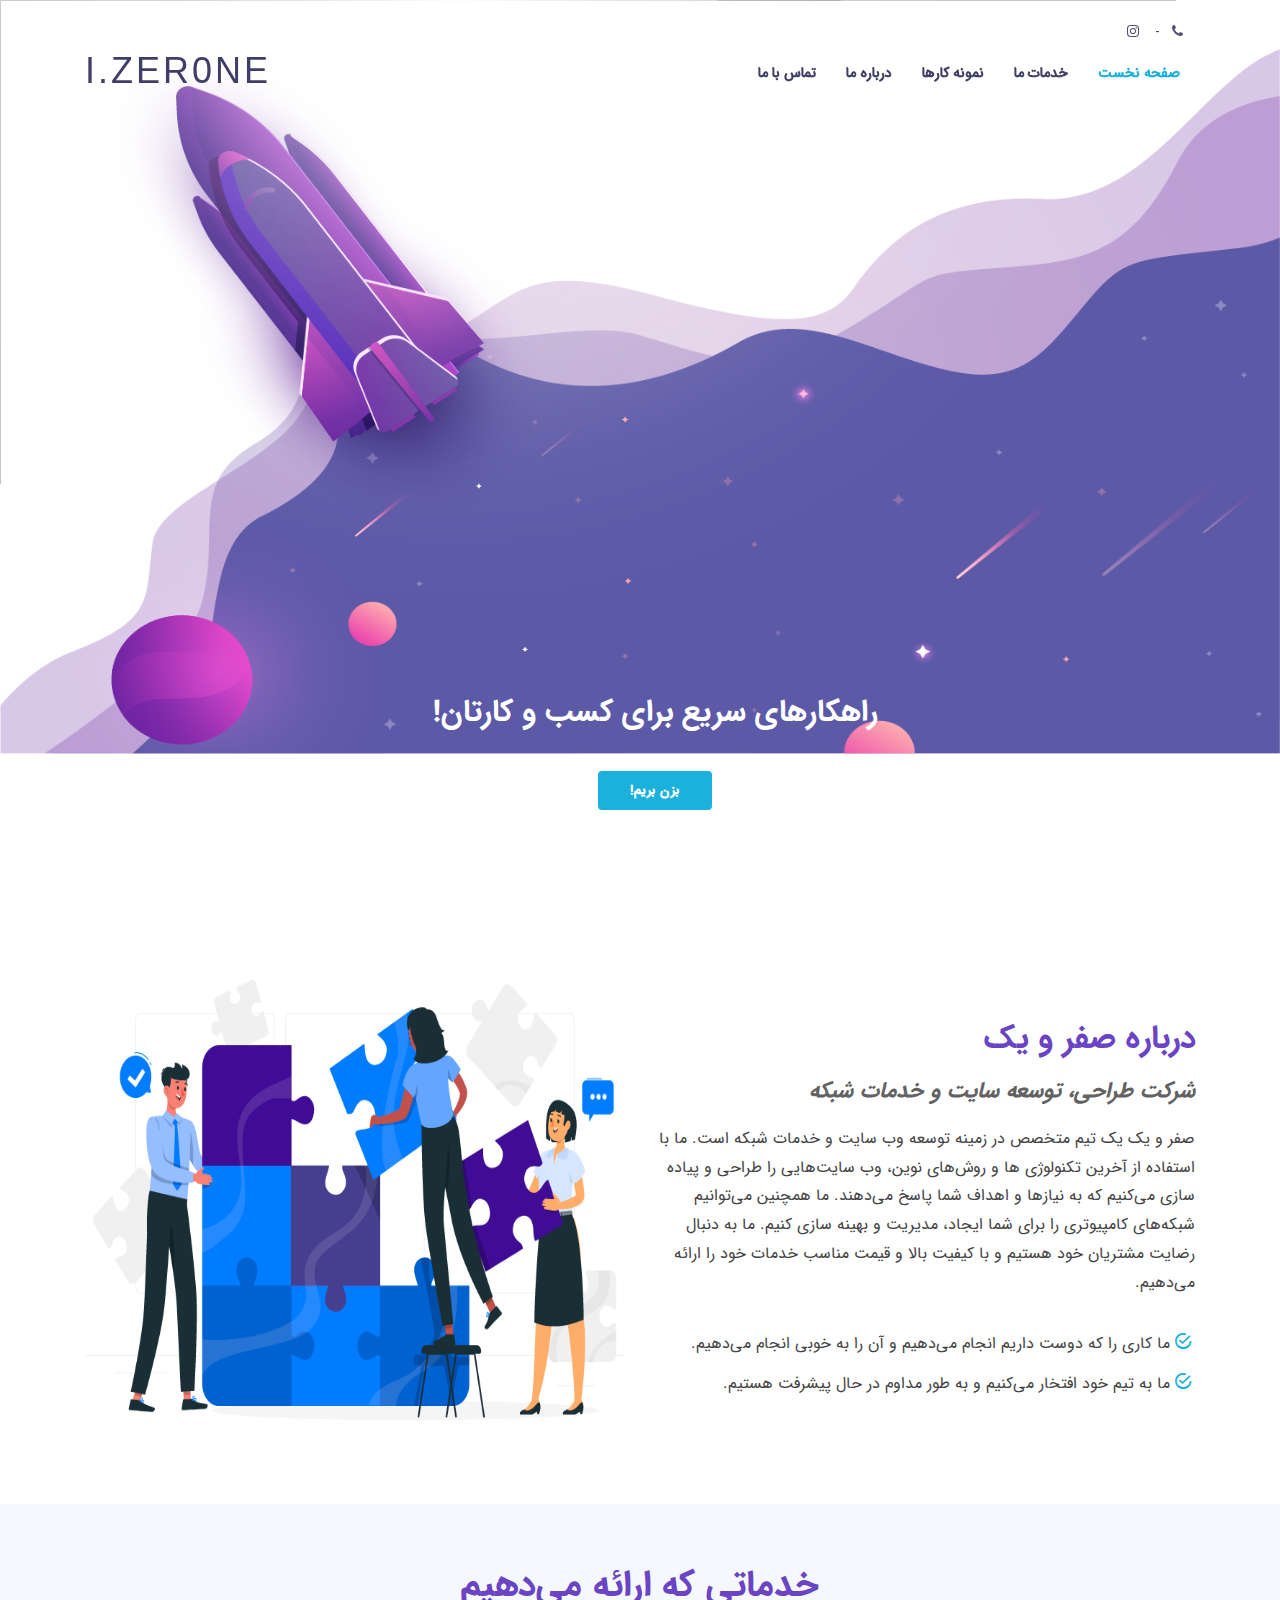
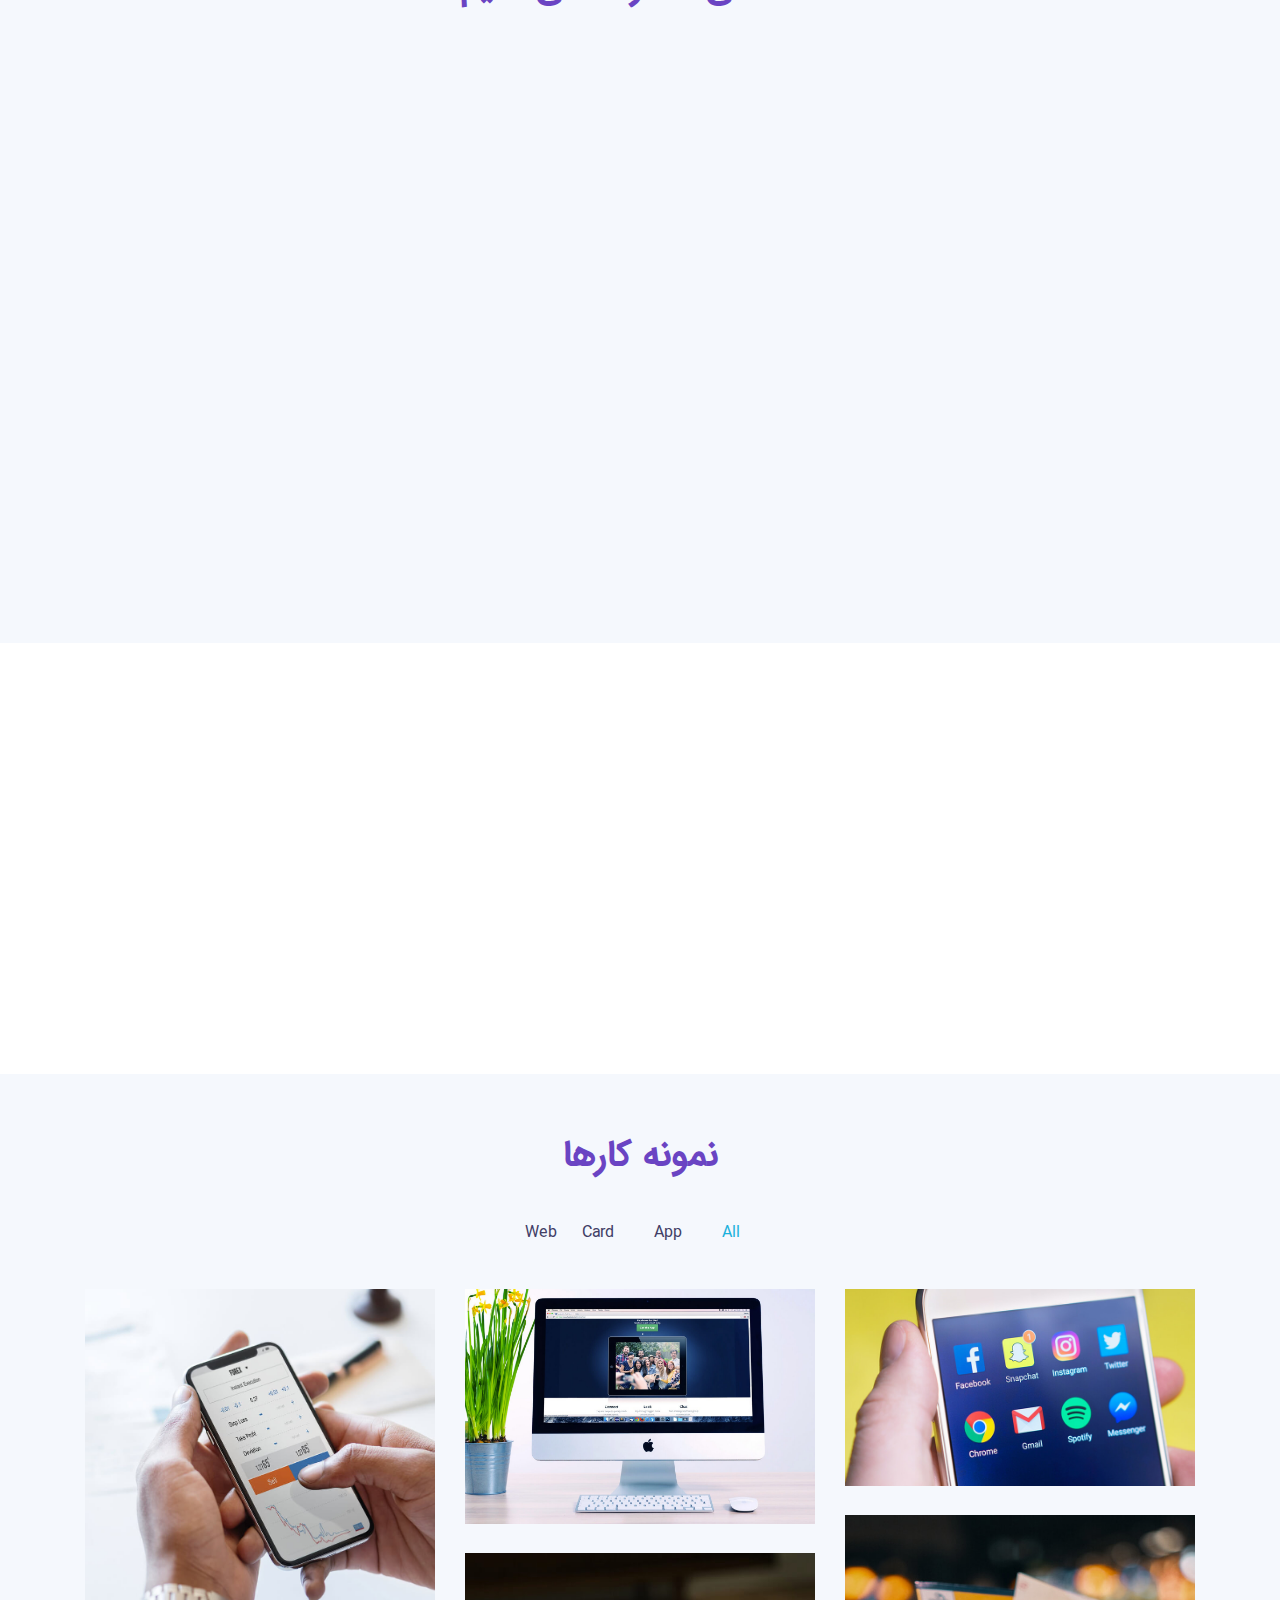
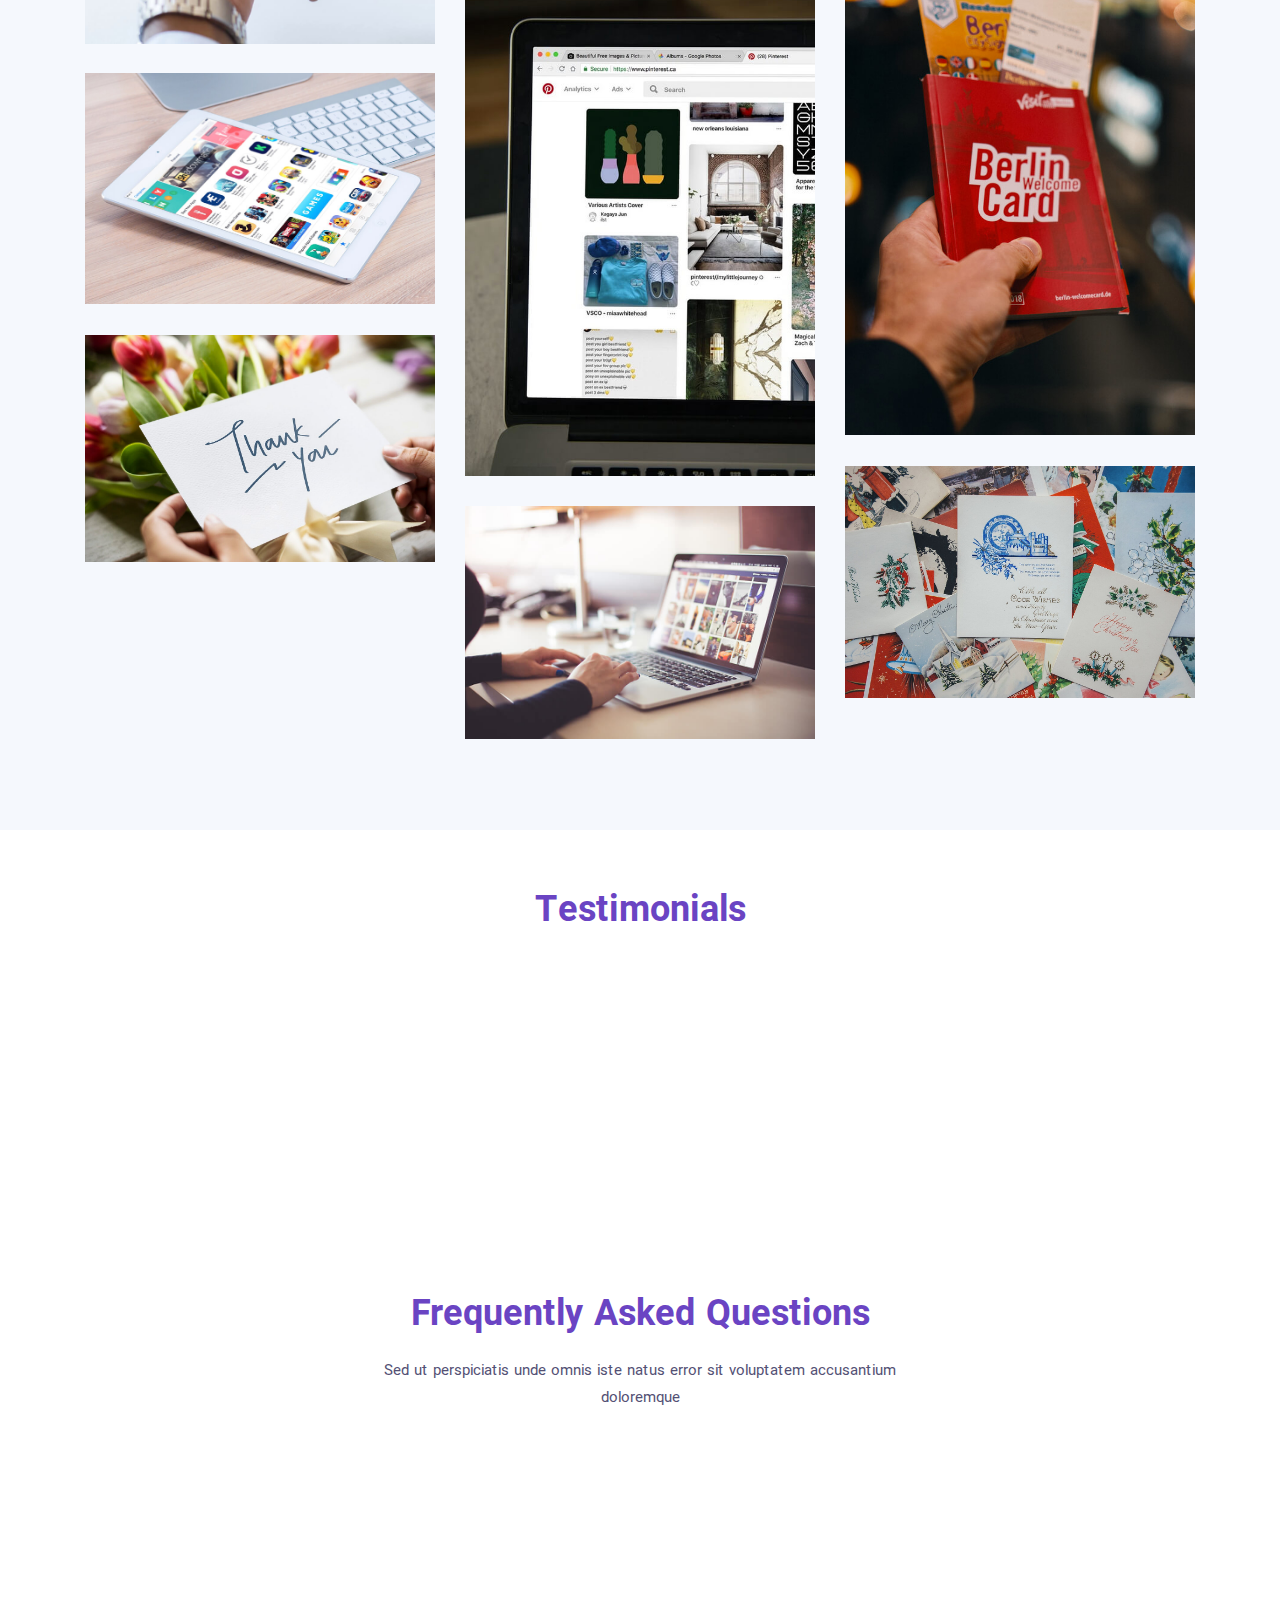
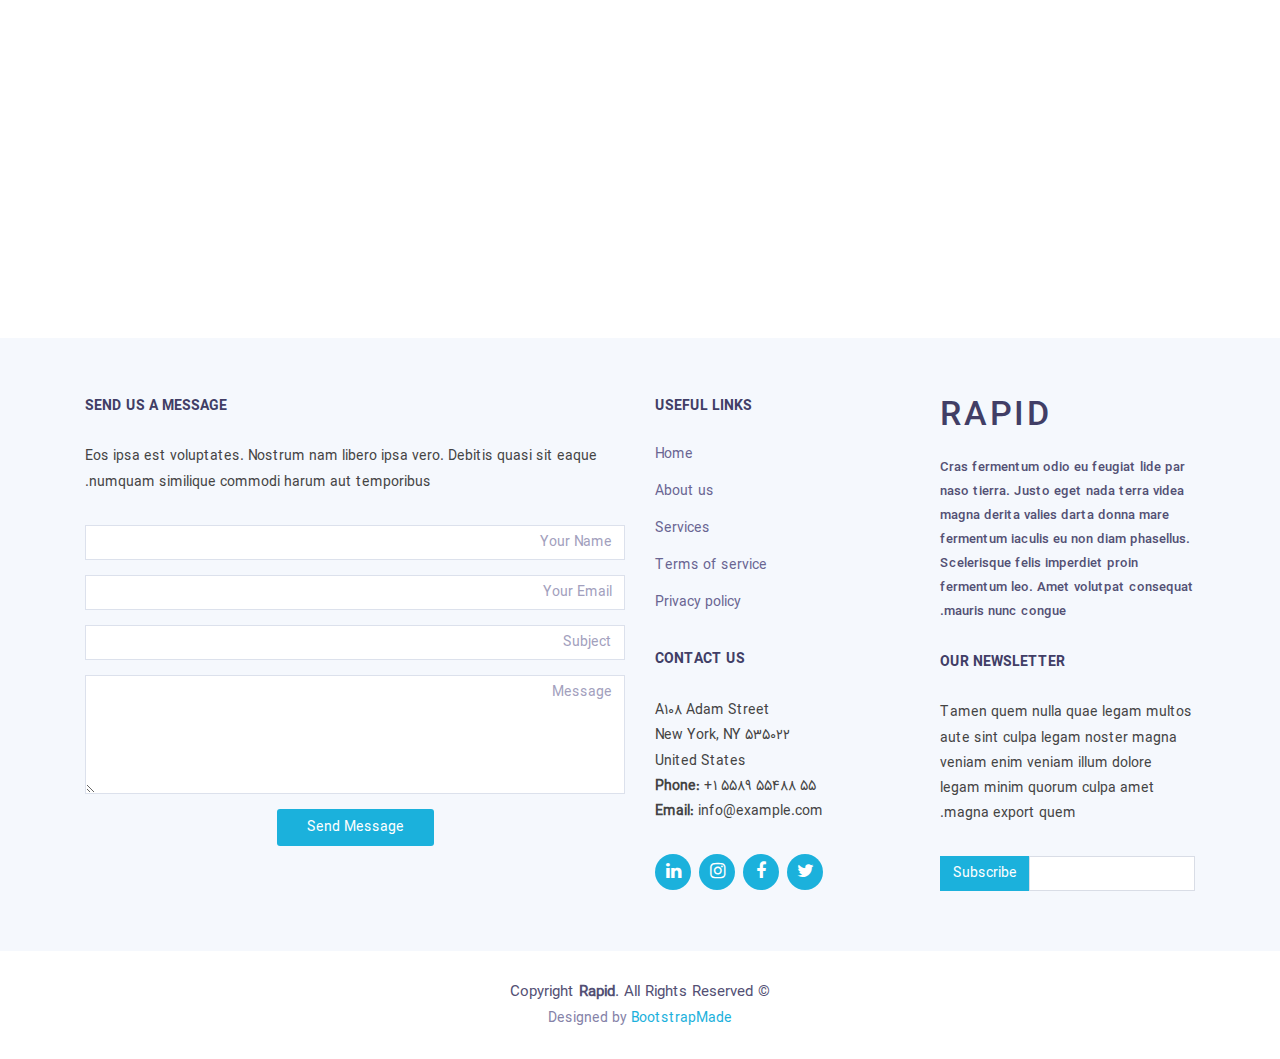
==== commit 134d7621: "changes in aboutUs, services, callToaction" ====
--- a/index.html
+++ b/index.html
@@ -44,7 +44,7 @@
     <div id="topbar">
       <div class="container">
         <div class="social-links">
-          <a tel:09301266906 class="phone"><i class="fa fa-phone"></i></a>-
+          <a href="tel:+98930126906" class="phone"><i class="fa fa-phone"></i></a>-
           <a href="https://www.instagram.com/i.zer0ne" class="instagram"><i class="fa fa-instagram"></i></a>
         </div>
       </div>
@@ -110,9 +110,9 @@
 
       <div class="container">
         <div class="row">
-          <div class="col-lg-7 col-md-6">
+          <div class="col-lg-6 col-md-6">
             <div class="about-content text-right">
-              <h2>درباره ما</h2>
+              <h2>درباره صفر و یک</h2>
               <h3>شرکت طراحی، توسعه سایت و خدمات شبکه</h3>
               <p>
                 صفر و یک یک تیم متخصص در زمینه توسعه وب سایت و خدمات شبکه است. ما با استفاده از آخرین تکنولوژی ها و روش‌های نوین، وب سایت‌هایی را طراحی و پیاده سازی می‌کنیم که به نیازها و اهداف شما پاسخ می‌دهند. ما همچنین می‌توانیم شبکه‌های کامپیوتری را برای شما ایجاد، مدیریت و بهینه سازی کنیم. ما به دنبال رضایت مشتریان خود هستیم و با کیفیت بالا و قیمت مناسب خدمات خود را ارائه می‌دهیم.
@@ -123,9 +123,9 @@
               </ul>
             </div>
           </div>
-          <div class="col-lg-5 col-md-6">
+          <div class="col-lg-6 col-md-6">
             <div class="about-img">
-              <img src="img/about-img.jpg" alt="">
+              <img src="img/about-us-img.png" alt="">
             </div>
           </div>
         </div>
@@ -141,8 +141,7 @@
       <div class="container">
 
         <header class="section-header">
-          <h3>Services</h3>
-          <p>Laudem latine persequeris id sed, ex fabulas delectus quo. No vel partiendo abhorreant vituperatoribus.</p>
+          <h3 class="pb-5">خدماتی که ارائه می‌دهیم</h3>
         </header>
 
         <div class="row">
@@ -151,14 +150,14 @@
             <div class="box">
               <div class="icon" style="background: #fceef3;"><i class="ion-ios-analytics-outline" style="color: #ff689b;"></i></div>
               <h4 class="title"><a href="">طراحی و توسعه سایت سفارشی</a></h4>
-              <p class="description">ما وب سایت هایی ایجاد می کنیم که تعامل با نام تجاری، تبدیل و نتایج قابل اندازه گیری را ایجاد می کنند.</p>
+              <p class="description">راه حل های وب مناسبی ایجاد می‌کنیم که مخاطبان شما را جذب کرده و ارتباط برقرار کند.</p>
             </div>
           </div>
           <div class="col-md-6 col-lg-4 wow bounceInUp" data-wow-duration="1.4s">
             <div class="box">
               <div class="icon" style="background: #fff0da;"><i class="ion-ios-bookmarks-outline" style="color: #e98e06;"></i></div>
               <h4 class="title"><a href=""> طراحی و توسعه سایت فروشگاهی سفارشی</a></h4>
-              <p class="description">ما برای افزایش درآمد و افزایش وفاداری به برند، تجارب خرید آنلاین برتر را ایجاد می کنیم.</p>
+              <p class="description">ما برای افزایش فروش و افزایش وفاداری به برند، تجارب خرید آنلاین برتر را ایجاد می‌کنیم.</p>
             </div>
           </div>
 
@@ -166,7 +165,7 @@
             <div class="box">
               <div class="icon" style="background: #e6fdfc;"><i class="ion-ios-paper-outline" style="color: #3fcdc7;"></i></div>
               <h4 class="title"><a href="">توسعه سایت با وردپرس</a></h4>
-              <p class="description">ما طراحی و توسعه سیستم های مدیریت محتوا متناسب با نیازهای کسب و کار را انجام می دهیم.</p>
+              <p class="description"> طراحی و توسعه سیستم‌های مدیریت محتوا متناسب با نیازهای کسب و کار</p>
             </div>
           </div>
           <div class="col-md-6 col-lg-4 wow bounceInUp" data-wow-delay="0.1s" data-wow-duration="1.4s">
@@ -188,7 +187,7 @@
             <div class="box">
               <div class="icon" style="background: #ecebff;"><i class="ion-ios-clock-outline" style="color: #8660fe;"></i></div>
               <h4 class="title"><a href="">پشتیبانی کامپیوتر</a></h4>
-              <p class="description">خدمات کامپیوتری اعم از تعمیر کامپیوتر، لپ تاپ، عیب‌یابی و تعمیر نرم افزاری و مشاوره امنیت اطلاعات</p>
+              <p class="description">خدمات کامپیوتری اعم از تعمیر کامپیوتر، لپ تاپ، عیب‌یابی و تعمیر نرم افزاری </p>
             </div>
           </div>
 
@@ -201,7 +200,7 @@
       Why Us Section
     ============================-->
     <section id="why-us" class="wow fadeIn">
-      <div class="container-fluid">
+    <!--   <div class="container-fluid">
         
         <header class="section-header">
           <h3>Why choose us?</h3>
@@ -250,48 +249,48 @@
 
         </div>
 
-      </div>
+      </div>-->
 
       <div class="container">
         <div class="row counters">
 
           <div class="col-lg-3 col-6 text-center">
-            <span data-toggle="counter-up">274</span>
-            <p>Clients</p>
+            <span data-toggle="counter-up">20</span>
+            <p>مشتری</p>
           </div>
 
           <div class="col-lg-3 col-6 text-center">
-            <span data-toggle="counter-up">421</span>
-            <p>Projects</p>
+            <span data-toggle="counter-up">50</span>
+            <p>پروژه</p>
           </div>
 
           <div class="col-lg-3 col-6 text-center">
-            <span data-toggle="counter-up">1,364</span>
-            <p>Hours Of Support</p>
+            <span data-toggle="counter-up">1300</span>
+            <p>ساعت پشتیبانی</p>
           </div>
 
           <div class="col-lg-3 col-6 text-center">
-            <span data-toggle="counter-up">18</span>
-            <p>Hard Workers</p>
+            <span data-toggle="counter-up">6</span>
+            <p>کارمند سخت کوش</p>
           </div>
   
         </div>
 
       </div>
-    </section>
+    </section> 
 
     <!--==========================
       Call To Action Section
     ============================-->
     <section id="call-to-action" class="wow fadeInUp">
       <div class="container">
-        <div class="row">
-          <div class="col-lg-9 text-center text-lg-left">
-            <h3 class="cta-title">Call To Action</h3>
-            <p class="cta-text"> Duis aute irure dolor in reprehenderit in voluptate velit esse cillum dolore eu fugiat nulla pariatur. Excepteur sint occaecat cupidatat non proident, sunt in culpa qui officia deserunt mollit anim id est laborum.</p>
+        <div class="row align-items-center">
+          <div class="col-lg-9 text-center text-lg-right">
+            <p class="cta-text mb-0">به یک وب سایت متوسط بسنده نکنید.<br>
+               به ما اجازه دهید یک وب سایت سفارشی متناسب با نیاز و بودجه شما طراحی و بسازیم.</p>
           </div>
           <div class="col-lg-3 cta-btn-container text-center">
-            <a class="cta-btn align-middle" href="#">Call To Action</a>
+            <a class="cta-btn align-middle" href="tel:+98930126906">مشاوره رایگان</a>
           </div>
         </div>
 
@@ -301,7 +300,7 @@
     <!--==========================
       Features Section
     ============================-->
-    <section id="features">
+    <!-- <section id="features">
       <div class="container">
 
         <div class="row feature-item">
@@ -340,7 +339,8 @@
         </div>
 
       </div>
-    </section><!-- #about -->
+    </section> -->
+    <!-- #about -->
 
     <!--==========================
       Portfolio Section
@@ -349,7 +349,7 @@
       <div class="container">
 
         <header class="section-header">
-          <h3 class="section-title">Our Portfolio</h3>
+          <h3 class="section-title">نمونه کارها</h3>
         </header>
 
         <div class="row">
@@ -670,89 +670,6 @@
       </div>
     </section> -->
     <!-- #clients -->
-
-
-    <!--==========================
-      Pricing Section
-    ============================-->
-    <section id="pricing" class="wow fadeInUp section-bg">
-
-      <div class="container">
-
-        <header class="section-header">
-          <h3>Pricing</h3>
-          <p>Sed ut perspiciatis unde omnis iste natus error sit voluptatem accusantium doloremque</p>
-        </header>
-
-        <div class="row flex-items-xs-middle flex-items-xs-center">
-      
-          <!-- Basic Plan  -->
-          <div class="col-xs-12 col-lg-4">
-            <div class="card">
-              <div class="card-header">
-                <h3><span class="currency">$</span>19<span class="period">/month</span></h3>
-              </div>
-              <div class="card-block">
-                <h4 class="card-title"> 
-                  Basic Plan
-                </h4>
-                <ul class="list-group">
-                  <li class="list-group-item">Odio animi voluptates</li>
-                  <li class="list-group-item">Inventore quisquam et</li>
-                  <li class="list-group-item">Et perspiciatis suscipit</li>
-                  <li class="list-group-item">24/7 Support System</li>
-                </ul>
-                <a href="#" class="btn">Choose Plan</a>
-              </div>
-            </div>
-          </div>
-      
-          <!-- Regular Plan  -->
-          <div class="col-xs-12 col-lg-4">
-            <div class="card">
-              <div class="card-header">
-                <h3><span class="currency">$</span>29<span class="period">/month</span></h3>
-              </div>
-              <div class="card-block">
-                <h4 class="card-title"> 
-                  Regular Plan
-                </h4>
-                <ul class="list-group">
-                  <li class="list-group-item">Odio animi voluptates</li>
-                  <li class="list-group-item">Inventore quisquam et</li>
-                  <li class="list-group-item">Et perspiciatis suscipit</li>
-                  <li class="list-group-item">24/7 Support System</li>
-                </ul>
-                <a href="#" class="btn">Choose Plan</a>
-              </div>
-            </div>
-          </div>
-      
-          <!-- Premium Plan  -->
-          <div class="col-xs-12 col-lg-4">
-            <div class="card">
-              <div class="card-header">
-                <h3><span class="currency">$</span>39<span class="period">/month</span></h3>
-              </div>
-              <div class="card-block">
-                <h4 class="card-title"> 
-                  Premium Plan
-                </h4>
-                <ul class="list-group">
-                  <li class="list-group-item">Odio animi voluptates</li>
-                  <li class="list-group-item">Inventore quisquam et</li>
-                  <li class="list-group-item">Et perspiciatis suscipit</li>
-                  <li class="list-group-item">24/7 Support System</li>
-                </ul>
-                <a href="#" class="btn">Choose Plan</a>
-              </div>
-            </div>
-          </div>
-      
-        </div>
-      </div>
-
-    </section><!-- #pricing -->
 
     <!--==========================
       Frequently Asked Questions Section
--- a/css/style.css
+++ b/css/style.css
@@ -36,7 +36,7 @@
 h5,
 h6 {
   font-family: "iransans-bold";
-  font-weight: 400;
+  color: #6a44c3;
   margin: 0 0 20px 0;
   padding: 0;
 }
@@ -467,11 +467,8 @@
 
 .section-header h3 {
   font-size: 36px;
-  color: #413e66;
-  text-align: center;
-  font-weight: 700;
+  text-align: center;
   position: relative;
-  font-family: "iransans-bold";
 }
 
 .section-header p {
@@ -501,14 +498,8 @@
   padding-top: 40px;
 }
 
-#about .about-content h2 {
-  color: #413e66;
-  font-family: "iransans-bold";
-  font-weight: 700;
-}
-
 #about .about-content h3 {
-  color: #696592;
+  color: #626262;
   font-weight: 400;
   font-size: 22px;
   font-style: italic;
@@ -531,16 +522,14 @@
 
 #about .about-img {
   position: relative;
-  margin: 30px 30px 30px 30px;
 }
 
 #about .about-img img {
   width: 100%;
-  border: 8px solid #fff;
-  transition: .5s;
-}
-
-#about .about-img img:hover {
+  height: 440px;
+}
+
+/* #about .about-img img:hover {
   width: 100%;
   -webkit-transform: scale(1.03);
   transform: scale(1.03);
@@ -568,7 +557,7 @@
   content: '';
   background-color: #ebf1fa;
   transition: .5s;
-}
+} */
 
 /* Services Section
 --------------------------------*/
@@ -612,22 +601,22 @@
 #services .title {
   font-weight: 700;
   margin-bottom: 15px;
-  font-size: 18px;
+  font-size: 15px;
 }
 
 #services .title a {
-  color: #111;
+  color: #121212;
 }
 
 #services .box:hover .title a {
-  color: #1bb1dc;
+  color: #380ac0;
 }
 
 #services .description {
   font-size: 14px;
   line-height: 28px;
   margin-bottom: 0;
-  text-align: left;
+  text-align: center;
 }
 
 /* Why Us Section
@@ -671,22 +660,22 @@
   font-weight: bold;
   font-size: 48px;
   display: block;
-  color: #555186;
+  color: #5d32c3;
 }
 
 #why-us .counters p {
   padding: 0;
   margin: 0 0 20px 0;
   font-family: "iransans-medium";
-  font-size: 14px;
-  color: #8a87b6;
+  font-size: 15px;
+  color: #777;
 }
 
 /* Call To Action Section
 --------------------------------*/
 
 #call-to-action {
-  background: #2d2b46;
+  background: #3b1d81;
   background-size: cover;
   padding: 40px 0;
 }
@@ -699,25 +688,26 @@
 
 #call-to-action .cta-text {
   color: #fff;
+  font-size: 20px;
 }
 
 #call-to-action .cta-btn {
   font-family: "iransans-medium";
-  font-weight: 700;
   font-size: 16px;
   letter-spacing: 1px;
   display: inline-block;
   padding: 8px 26px;
-  border-radius: 3px;
   transition: 0.5s;
   margin: 10px;
   border: 3px solid #fff;
   color: #fff;
+  border-radius: 25px;
 }
 
 #call-to-action .cta-btn:hover {
-  background: #1bb1dc;
-  border: 3px solid #1bb1dc;
+  background-color: #fff;
+  border: 3px solid #fff;
+  color: #3b1d81;
 }
 
 /* Features Section
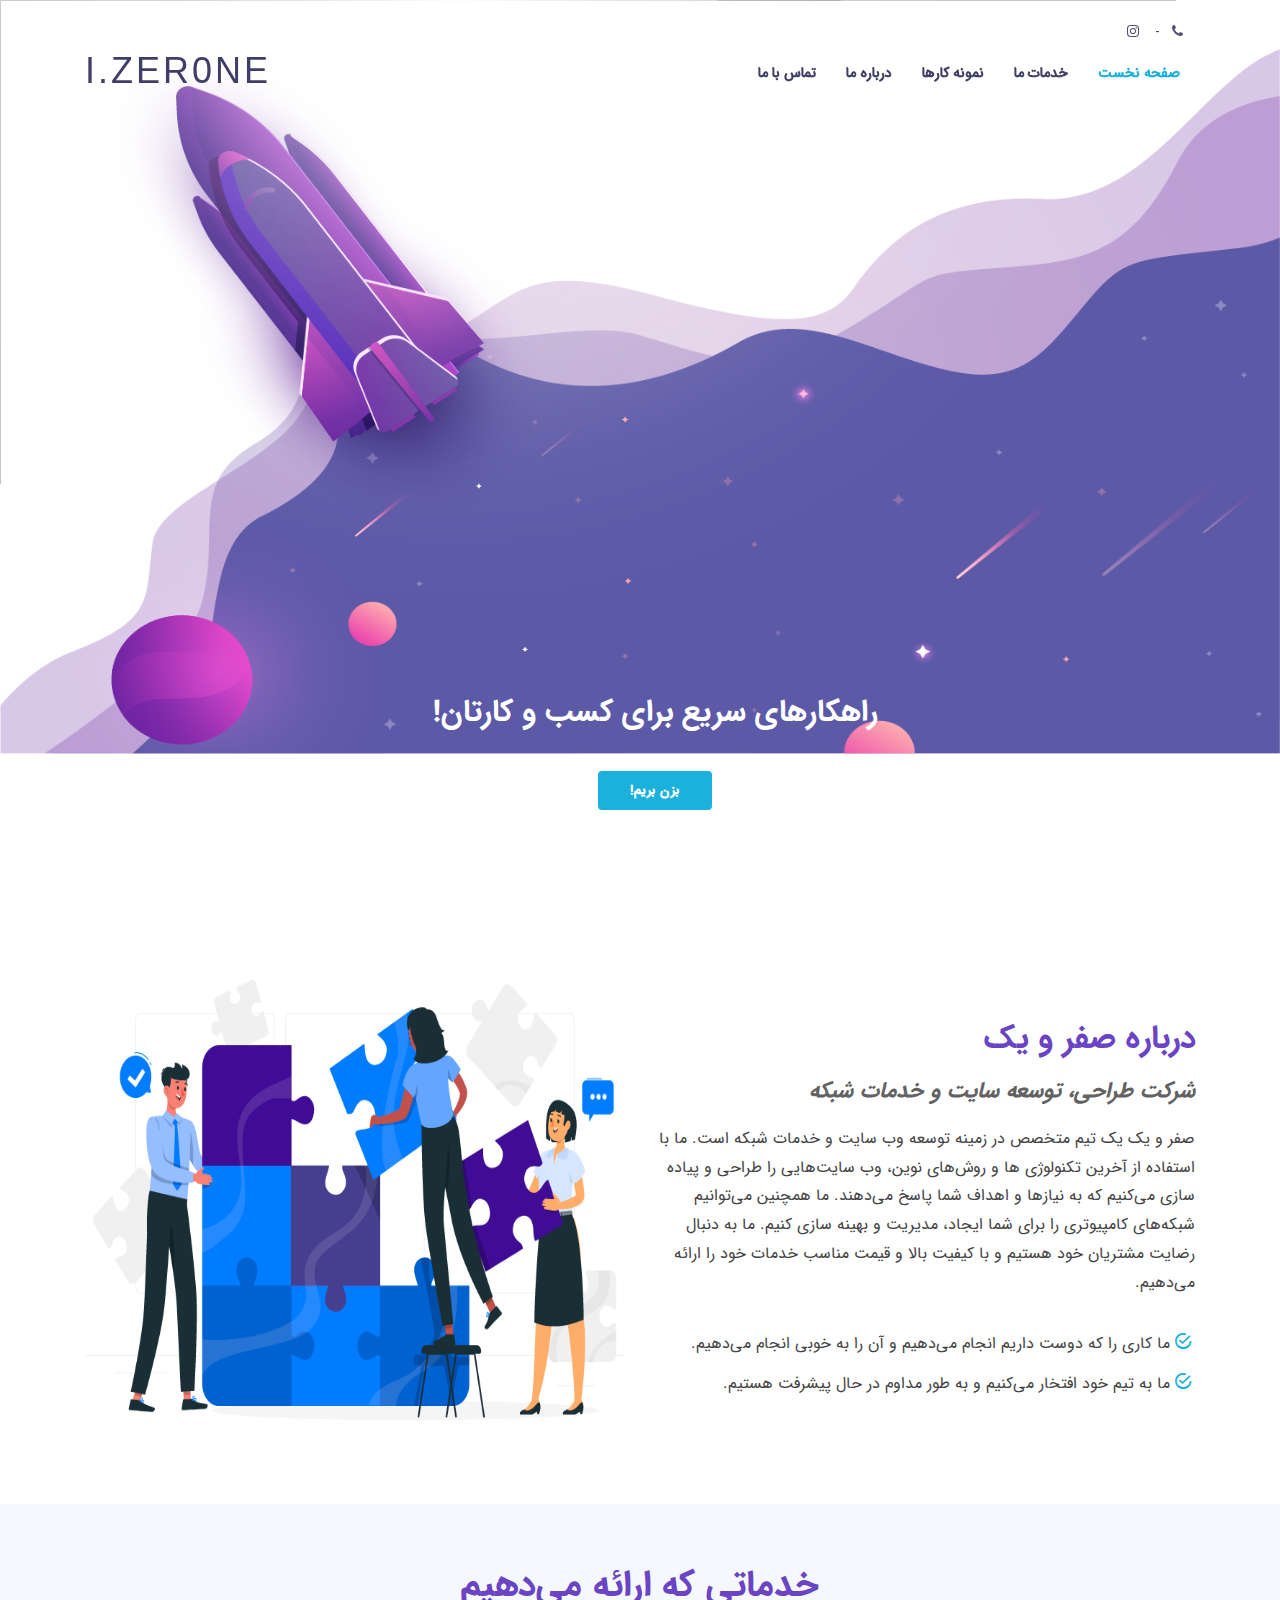
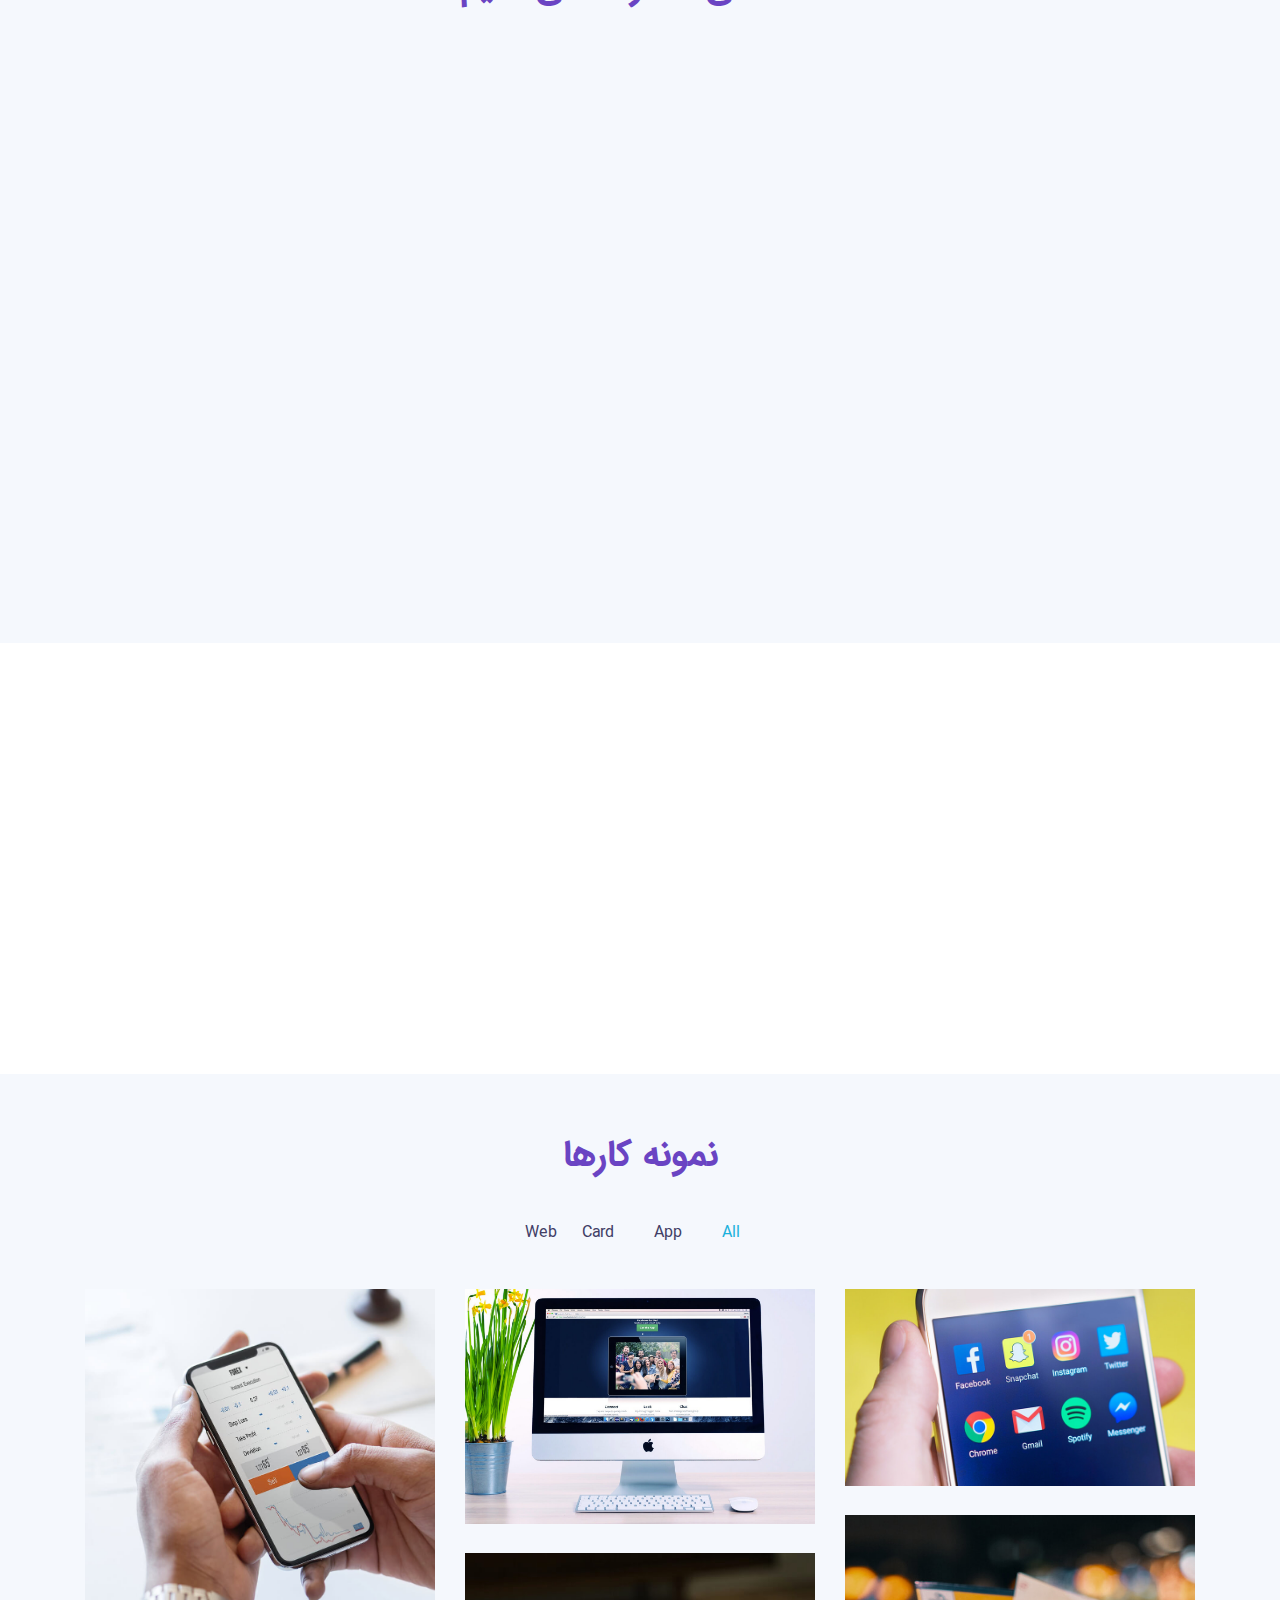
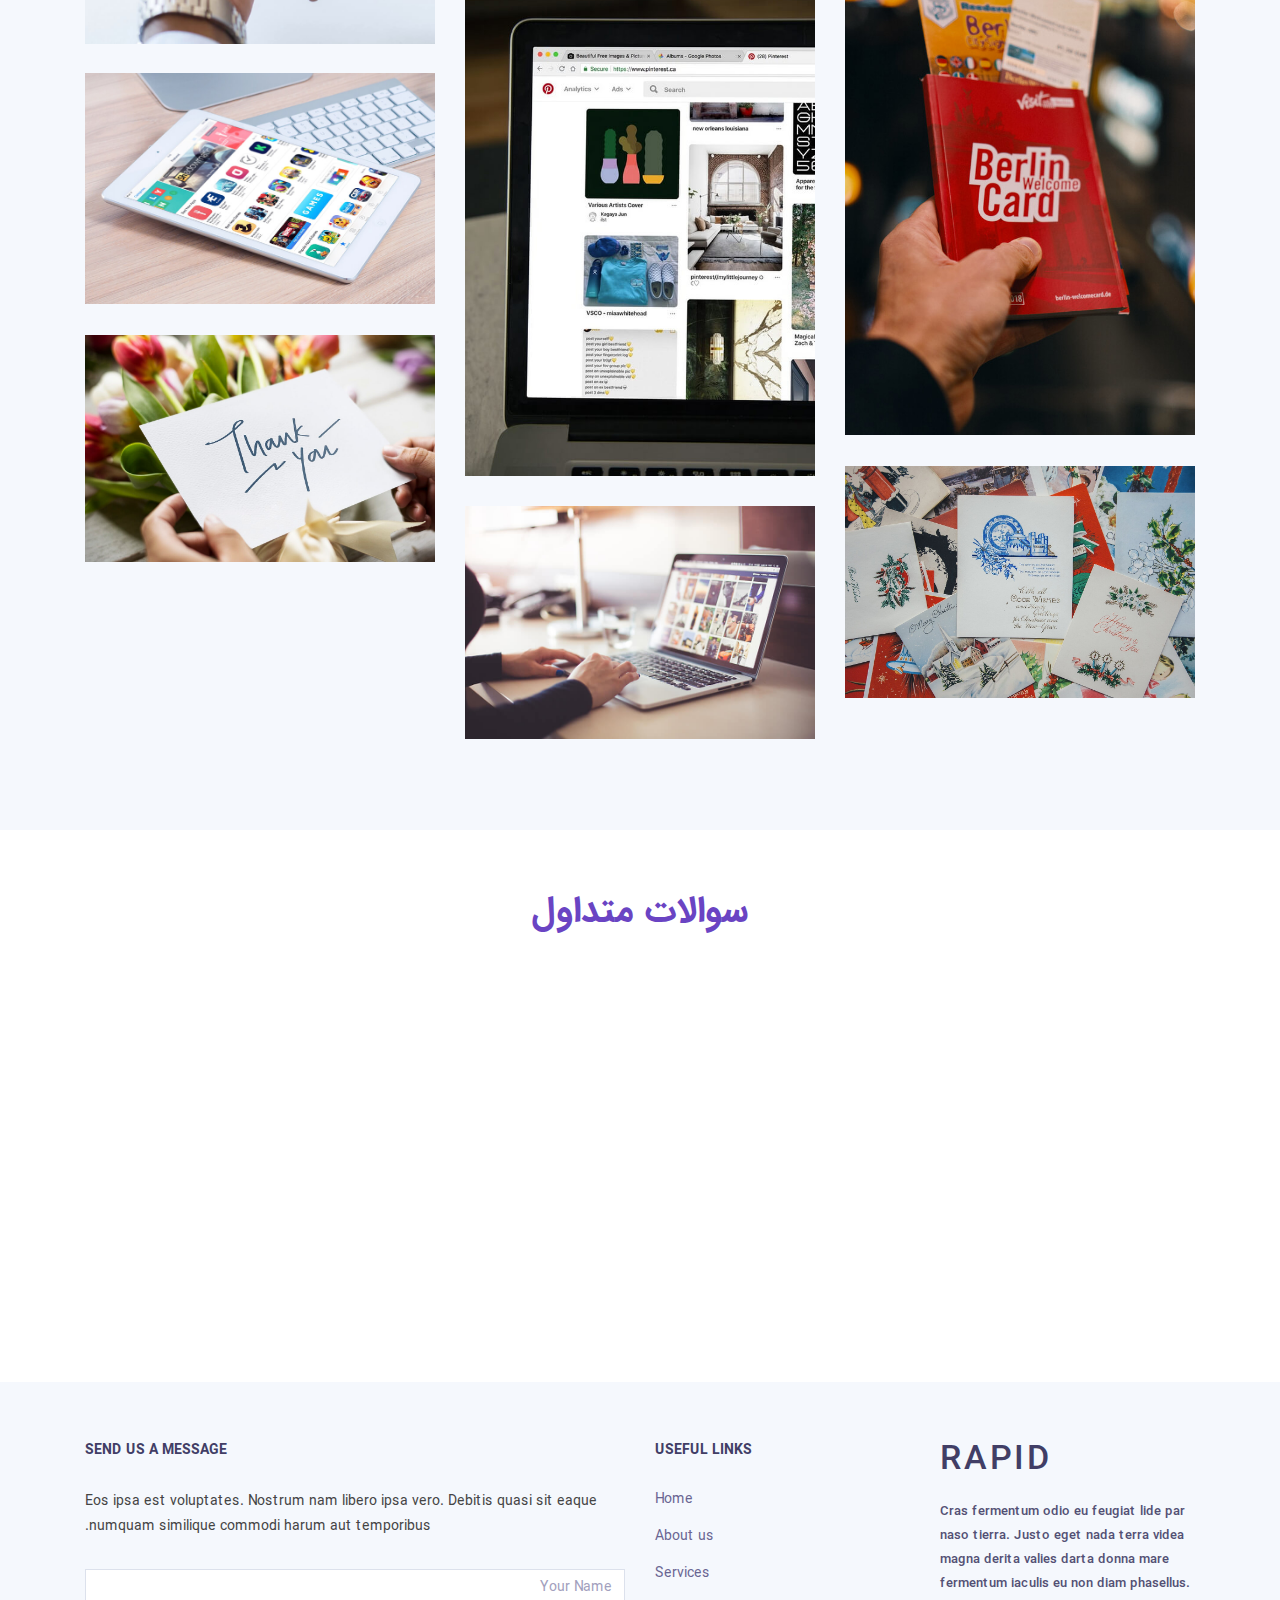
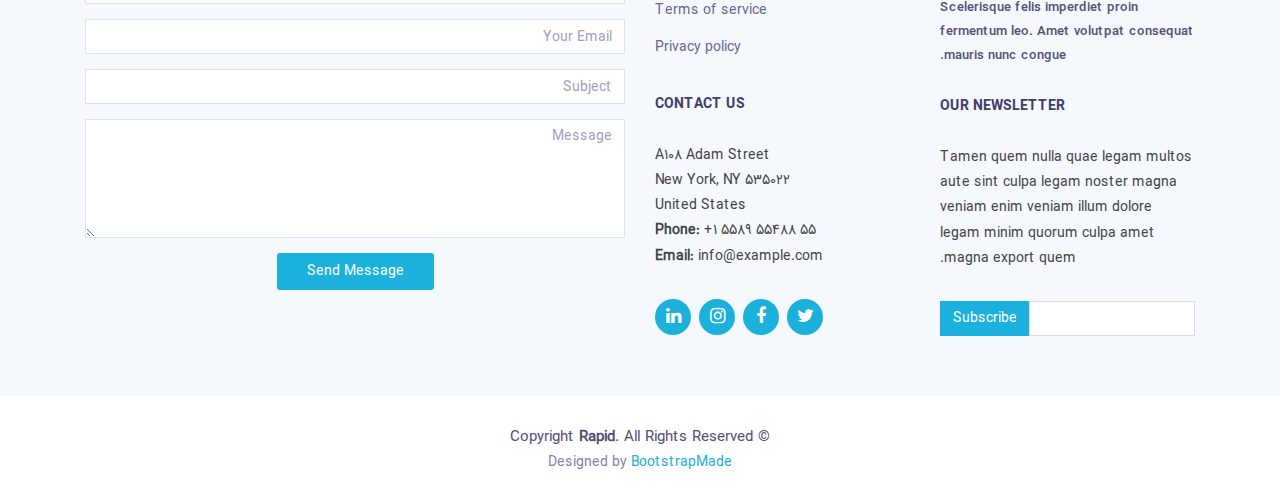
==== commit 513113e6: "FAQ and some deletion" ====
--- a/index.html
+++ b/index.html
@@ -499,11 +499,11 @@
     <!--==========================
       Clients Section
     ============================-->
-    <section id="testimonials">
+    <!-- <section id="testimonials">
       <div class="container">
 
         <header class="section-header">
-          <h3>Testimonials</h3>
+          <h3>نظرات مشتریان</h3>
         </header>
 
         <div class="row justify-content-center">
@@ -512,11 +512,11 @@
             <div class="owl-carousel testimonials-carousel wow fadeInUp">
     
               <div class="testimonial-item">
-                <img src="img/testimonial-1.jpg" class="testimonial-img" alt="">
-                <h3>Saul Goodman</h3>
-                <h4>Ceo &amp; Founder</h4>
+                <img src="img/testimonialAvatarMan.png" class="testimonial-img" alt="">
+                <h3>آقای بهرامی</h3>
+                <h4>مدیر فروشگاه دوربین مداربسته</h4>
                 <p>
-                  Proin iaculis purus consequat sem cure digni ssim donec porttitora entum suscipit rhoncus. Accusantium quam, ultricies eget id, aliquam eget nibh et. Maecen aliquam, risus at semper.
+                  واقعا لذت بردم از این همکاری و انقدر این همکاری جذاب و پر از پیگیری و تعهد بود که ترجیح دادیم که همچنان این همکاری رو ادامه بدیم و باعث پیشرفت بیشتر مجموعه ما بشین.
                 </p>
               </div>
     
@@ -554,7 +554,8 @@
 
 
       </div>
-    </section><!-- #testimonials -->
+    </section> -->
+    <!-- #testimonials -->
 
     <!--==========================
       Team Section
@@ -676,66 +677,77 @@
     ============================-->
     <section id="faq">
       <div class="container">
-        <header class="section-header">
-          <h3>Frequently Asked Questions</h3>
-          <p>Sed ut perspiciatis unde omnis iste natus error sit voluptatem accusantium doloremque</p>
+        <header class="section-header pb-4">
+          <h3>سوالات متداول</h3>
         </header>
 
         <ul id="faq-list" class="wow fadeInUp">
           <li>
-            <a data-toggle="collapse" class="collapsed" href="#faq1">Non consectetur a erat nam at lectus urna duis? <i class="ion-android-remove"></i></a>
-            <div id="faq1" class="collapse" data-parent="#faq-list">
+            <a data-toggle="collapse" class="collapsed text-right" href="#faq1">
+              <span>مراحل طراحی سایت و عقد قرارداد در صفر و یک به چه صورت است؟ </span>
+              <i class="ion-android-remove"></i>
+            </a>
+            <div id="faq1" class="collapse text-right" data-parent="#faq-list">
               <p>
-                Feugiat pretium nibh ipsum consequat. Tempus iaculis urna id volutpat lacus laoreet non curabitur gravida. Venenatis lectus magna fringilla urna porttitor rhoncus dolor purus non.
+                در طراحی اختصاصی پس از عقد قرارداد، ابتدا کارفرما فرم اطلاعات اولیه را تکمیل و در صورت وجود تصاویر یا کاتالوگ و یا سایر فایل‌ها،به ما تحویل داده می‌شوند. چند روز پس از زمان بندی و در نهایت نیازسنجی و شروع پروژه،اتودهای صفحات مختلف از بخش گرافیک به کارفرما جهت بررسی و نظر سنجی تحویل داده می‌شوند، در صورت تأیید،طرح گرافیکی جهت پیاده سازی و کد نویسی به بخش مربوطه ارجاع و در نهایت جهت تأیید مجدد بر روی اینترنت قرار می‌گیرد،در صورت عدم تأیید طرح،درخواست تغییرات و یا طراحی به تعداد نامحدود رایگان است. در مرحله عقد قرارداد 50% پیش پرداخت دریافت می‌گردد،در مرحله تأیید طرح گرافیکی 30% از مبلغ قرارداد پرداخت می‌گردد و در نهایت پس از تحویل طرح کد نویسی شده بر روی اینترنت و تأیید آن توسط کارفرما 20% از مبلغ قرارداد نیز تسویه می‌گردد.
               </p>
             </div>
           </li>
 
           <li>
-            <a data-toggle="collapse" href="#faq2" class="collapsed">Feugiat scelerisque varius morbi enim nunc faucibus a pellentesque? <i class="ion-android-remove"></i></a>
-            <div id="faq2" class="collapse" data-parent="#faq-list">
+            <a data-toggle="collapse" class="collapsed text-right" href="#faq2">
+              <span>
+                با همان امکانات مورد نظر قالب گرافیکی سایت را به صورت آماده یا اختصاصی سفارش دهیم،با توجه به اختلاف زیاد قیمت مابین این دو،تفاوت آن‌ها در چیست ؟</span>
+              <i class="ion-android-remove"></i>
+            </a>
+            <div id="faq2" class="collapse text-right" data-parent="#faq-list">
               <p>
-                Dolor sit amet consectetur adipiscing elit pellentesque habitant morbi. Id interdum velit laoreet id donec ultrices. Fringilla phasellus faucibus scelerisque eleifend donec pretium. Est pellentesque elit ullamcorper dignissim. Mauris ultrices eros in cursus turpis massa tincidunt dui.
+                قالب آماده در واقع یکبار طراحی می‌شود و به صورت انبوه به فروش می‌رسد که می‌تواند در رنگ بندی و چیدمان‌های مختلف باشد،در صورتی که قالب اختصاصی یک بار طراحی می‌شود و تنها یکبار و به سفارش دهنده فروخته می‌شود بنابراین قیمت بسیار بالاتری دارد. در قالب اختصاصی تمامی چیدمان‌ها و رنگ‌ها مطابق با نظر و سلیقه مشتری طراحی می‌شود و در نتیجه رضایت کامل بهمراه خواهد داشت،در صورتی که ممکن است در قالب‌های آماده رضایت شما از چیدمان و المان های گرافیکی به صورت 100% نباشد. توجه نمایید که قالب‌های آماده قابل توسعه و تغییر برای یک مشتری خاص نیز می‌باشند،همچنین کارفرما می‌تواند کلیه محتوا و منوها و صفحات را ویرایش و توسعه نماید و تفاوتی مابین قالب اختصاصی و آماده وجود ندارد. باید توجه داشت که قالب آماده با سایت آماده متفاوت است، در صفر و یک سیستم مدیریت محتوای قالب های اختصاصی و آماده هردو به صورت دستی نوشته می‌شوند و یکسان هستند در صورتی که در سایت آماده هم قالب آماده می‌باشد و هم سیستم مدیریت محتوای آن ، مانند جوملا و .... که وب وان از این سیستم‌ها استفاده نمی‌کند.
               </p>
             </div>
           </li>
 
           <li>
-            <a data-toggle="collapse" href="#faq3" class="collapsed">Dolor sit amet consectetur adipiscing elit pellentesque habitant morbi? <i class="ion-android-remove"></i></a>
-            <div id="faq3" class="collapse" data-parent="#faq-list">
+            <a data-toggle="collapse" class="collapsed text-right" href="#faq3">
+              <span>
+                هزینه ارتقا امنیت سایت در شرکت شما چقدر هست؟
+              </span>
+              <i class="ion-android-remove"></i>
+            </a>
+            <div id="faq3" class="collapse text-right" data-parent="#faq-list">
               <p>
-                Eleifend mi in nulla posuere sollicitudin aliquam ultrices sagittis orci. Faucibus pulvinar elementum integer enim. Sem nulla pharetra diam sit amet nisl suscipit. Rutrum tellus pellentesque eu tincidunt. Lectus urna duis convallis convallis tellus. Urna molestie at elementum eu facilisis sed odio morbi quis
+                به صورت پیش فرض استانداردهای لازم امنیتی رعایت یا به روز رسانی می‌شود، در سطح سرور هم تمامی موارد به صورت دستی کانفیگ می‌شود و هم اینکه هیچ کد آماده‌ای بر روی سرورها وجود ندارد تا امکان نفوذ فراهم شود،همچنین ما سرویس‌های ویژه ای برای پیشگیری بر روی سرورها توسعه داده است،در سطح پایگاه داده ما از SQL Server استفاده می‌کند که در یک دهه اخیر کمترین میزان نفوذ را داشته است
               </p>
             </div>
           </li>
 
           <li>
-            <a data-toggle="collapse" href="#faq4" class="collapsed">Ac odio tempor orci dapibus. Aliquam eleifend mi in nulla? <i class="ion-android-remove"></i></a>
-            <div id="faq4" class="collapse" data-parent="#faq-list">
+            <a data-toggle="collapse" class="collapsed text-right" href="#faq4">
+              <span>
+                شبکه چیست و چه خدماتی ارائه می‌دهد؟
+              </span>
+              <i class="ion-android-remove"></i>
+            </a>
+            <div id="faq4" class="collapse text-right" data-parent="#faq-list">
               <p>
-                Dolor sit amet consectetur adipiscing elit pellentesque habitant morbi. Id interdum velit laoreet id donec ultrices. Fringilla phasellus faucibus scelerisque eleifend donec pretium. Est pellentesque elit ullamcorper dignissim. Mauris ultrices eros in cursus turpis massa tincidunt dui.
+                شبکه مجموعه‌ای از دستگاه‌ها و سیستم‌های متصل به یکدیگر است که اطلاعات را با یکدیگر به اشتراک می‌گذارند. خدمات شبکه شامل ارتباطات شبکه، به اشتراک گذاری منابع، مدیریت امنیت و نظارت بر شبکه می‌شود.
               </p>
             </div>
           </li>
 
           <li>
-            <a data-toggle="collapse" href="#faq5" class="collapsed">Tempus quam pellentesque nec nam aliquam sem et tortor consequat? <i class="ion-android-remove"></i></a>
-            <div id="faq5" class="collapse" data-parent="#faq-list">
+            <a data-toggle="collapse" class="collapsed text-right" href="#faq5">
+              <span>
+                شرکت خدمات شبکه‌های کامپیوتری چکار می‌کنند؟
+              </span>
+              <i class="ion-android-remove"></i>
+            </a>
+            <div id="faq5" class="collapse text-right" data-parent="#faq-list">
               <p>
-                Molestie a iaculis at erat pellentesque adipiscing commodo. Dignissim suspendisse in est ante in. Nunc vel risus commodo viverra maecenas accumsan. Sit amet nisl suscipit adipiscing bibendum est. Purus gravida quis blandit turpis cursus in
+                شرکت‌های خدمات کامیپوتری به شما در نصب‌و راه‌اندازی نرم افزارهای مورد نیازتان کمک می‌کنند.همچنین نیازهای کامپیوتری که در طول فرآیند کاری با آن مواجه می‌شوید را به سرعت برطرف می‌نماید.
               </p>
             </div>
           </li>
-
-          <li>
-            <a data-toggle="collapse" href="#faq6" class="collapsed">Tortor vitae purus faucibus ornare. Varius vel pharetra vel turpis nunc eget lorem dolor? <i class="ion-android-remove"></i></a>
-            <div id="faq6" class="collapse" data-parent="#faq-list">
-              <p>
-                Laoreet sit amet cursus sit amet dictum sit amet justo. Mauris vitae ultricies leo integer malesuada nunc vel. Tincidunt eget nullam non nisi est sit amet. Turpis nunc eget lorem dolor sed. Ut venenatis tellus in metus vulputate eu scelerisque. Pellentesque diam volutpat commodo sed egestas egestas fringilla phasellus faucibus. Nibh tellus molestie nunc non blandit massa enim nec.
-              </p>
-            </div>
-          </li>
-
         </ul>
 
       </div>
--- a/css/style.css
+++ b/css/style.css
@@ -11,14 +11,14 @@
 }
 
 a {
-  color: #1bb1dc;
+  color: #1145ba;
   transition: 0.5s;
 }
 
 a:hover,
 a:active,
 a:focus {
-  color: #0a98c0;
+  color: #1145ba;
   outline: none;
   text-decoration: none;
 }
@@ -1165,10 +1165,8 @@
   display: block;
   position: relative;
   font-family: "iransans-medium";
-  font-size: 20px;
-  line-height: 1;
-  font-weight: 400;
-  padding-right: 20px;
+  line-height: 1.3;
+  padding-right: 35px;
 }
 
 #faq #faq-list i {
@@ -1183,7 +1181,7 @@
 }
 
 #faq #faq-list a.collapse {
-  color: #1bb1dc;
+  color: #1145ba;
 }
 
 #faq #faq-list a.collapsed {
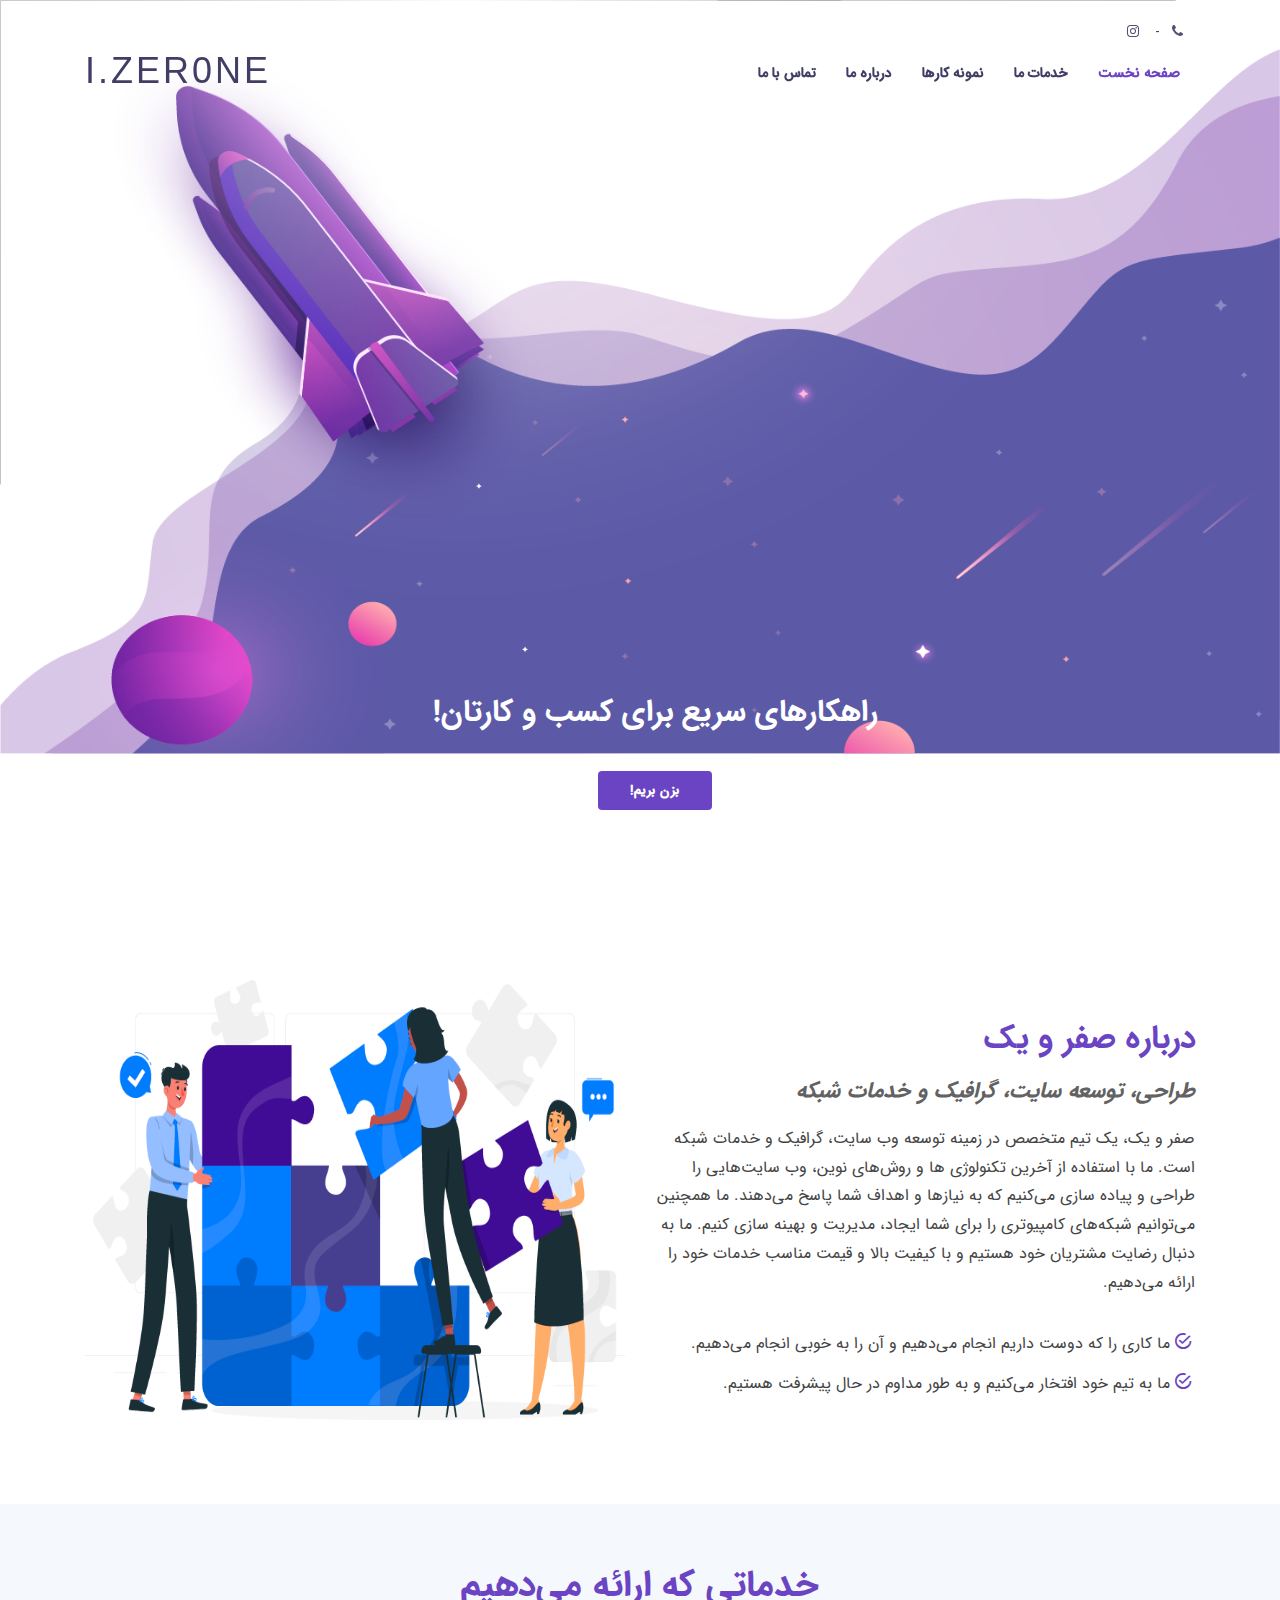
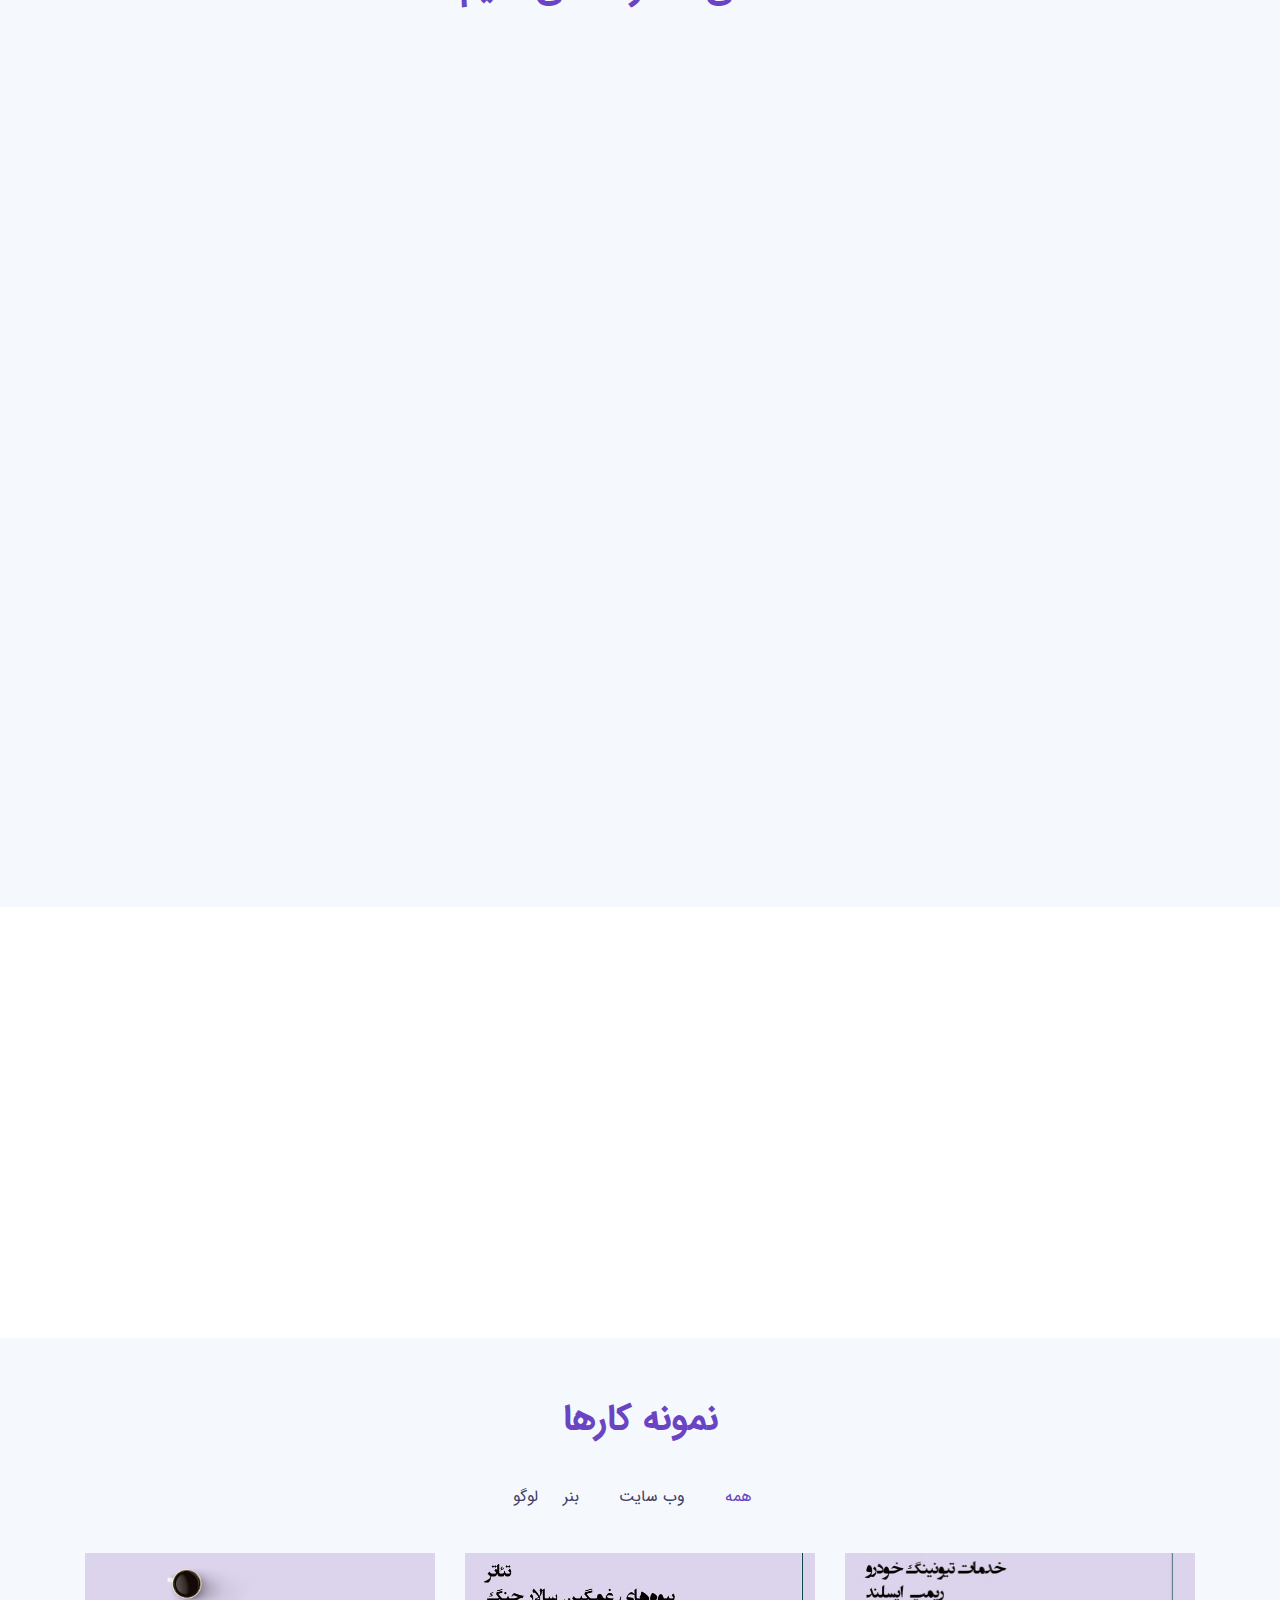
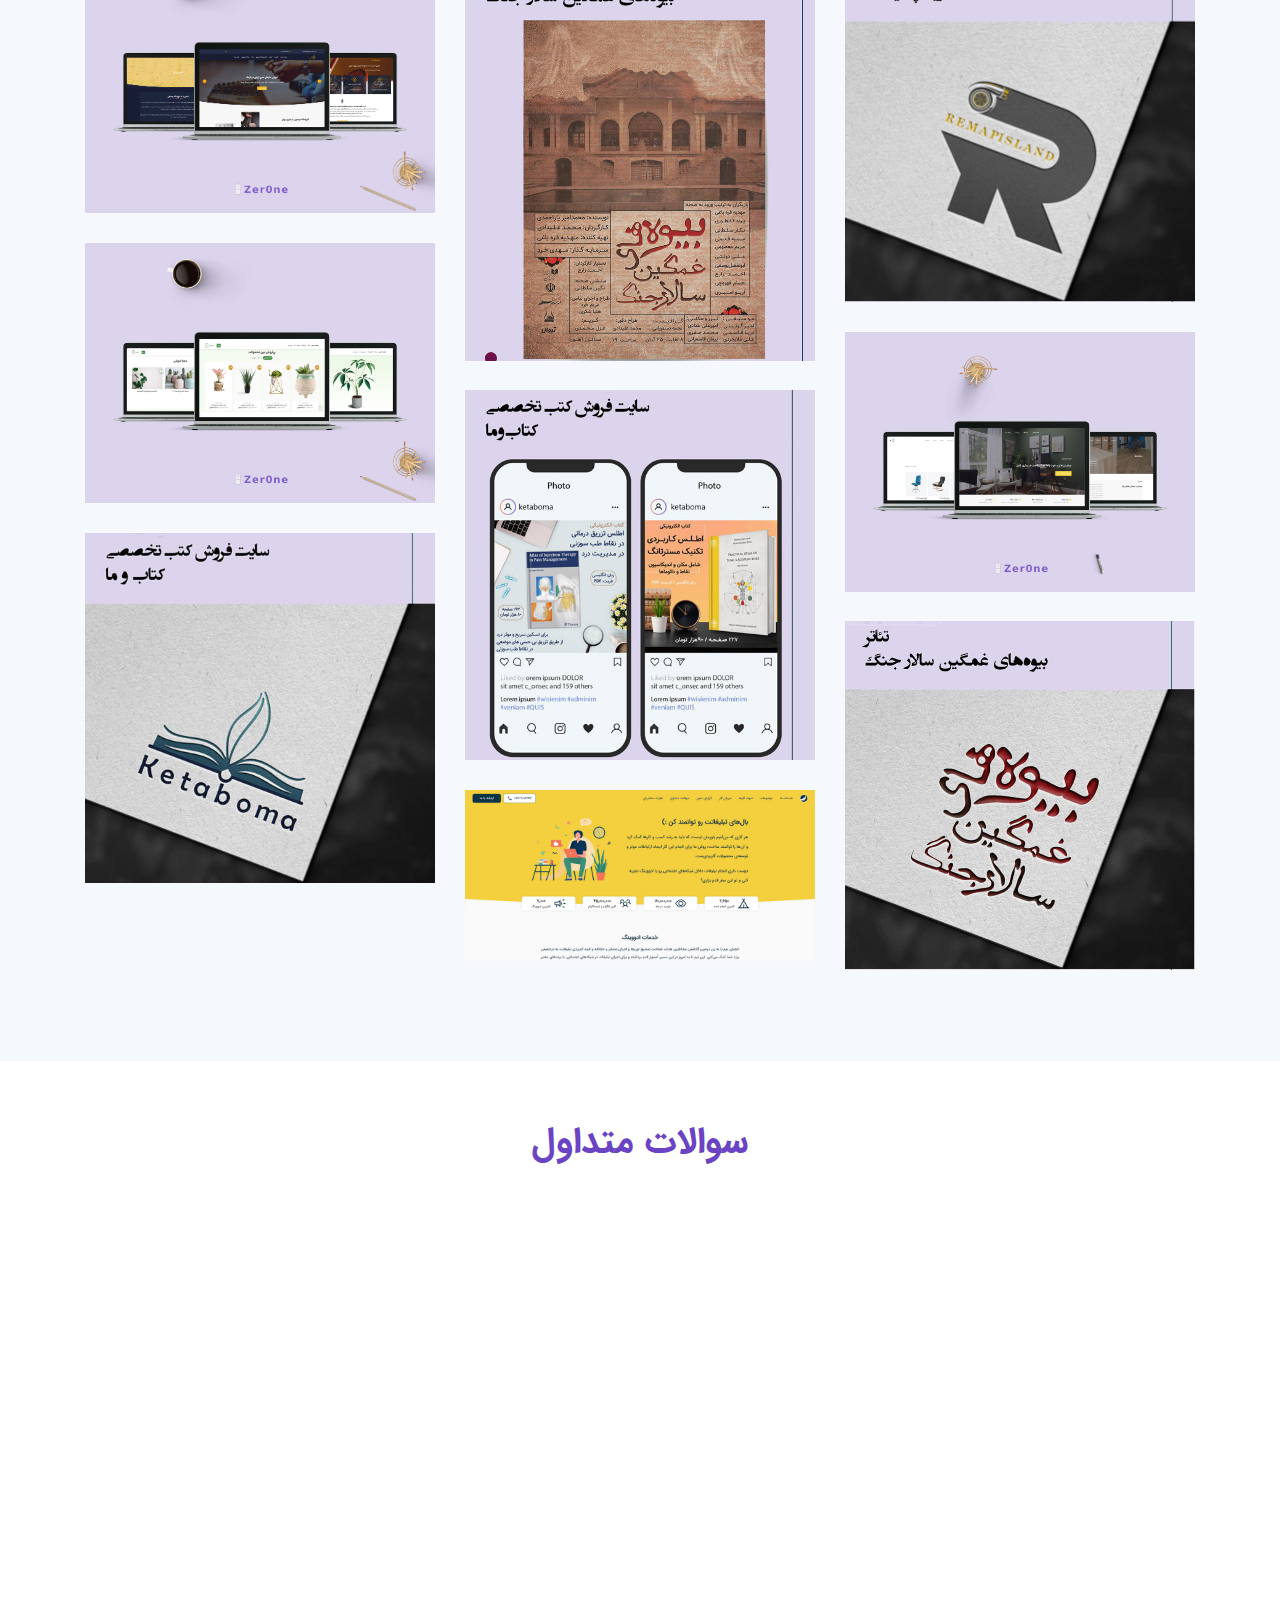
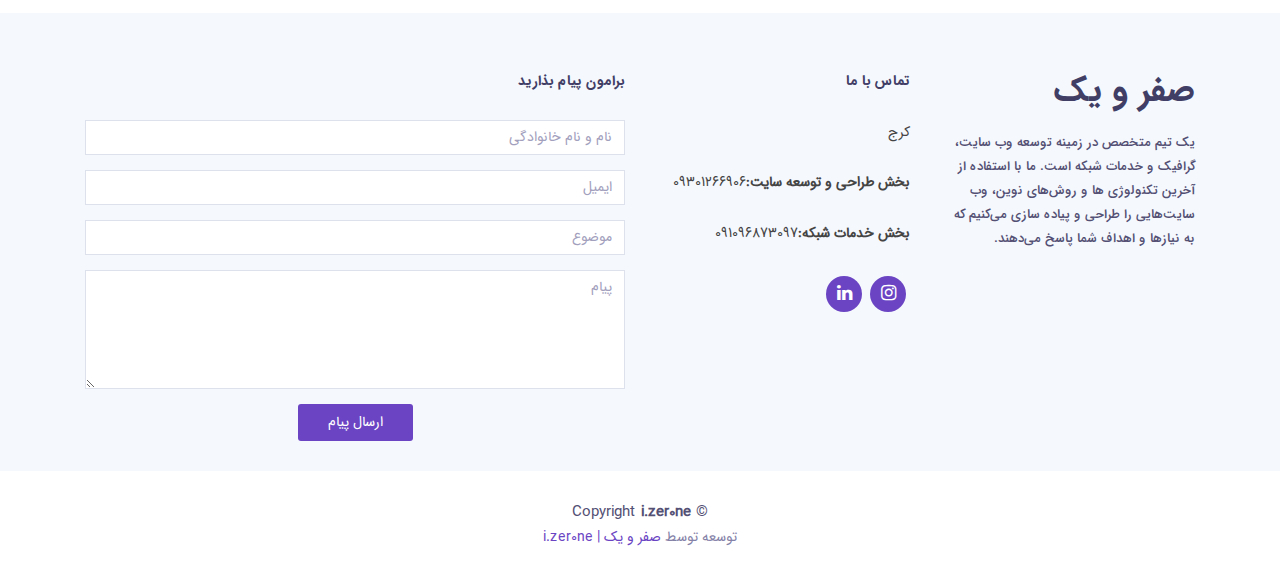
==== commit 6d5cafac: "responsive and footer" ====
--- a/index.html
+++ b/index.html
@@ -113,9 +113,9 @@
           <div class="col-lg-6 col-md-6">
             <div class="about-content text-right">
               <h2>درباره صفر و یک</h2>
-              <h3>شرکت طراحی، توسعه سایت و خدمات شبکه</h3>
+              <h3>طراحی، توسعه سایت، گرافیک و خدمات شبکه</h3>
               <p>
-                صفر و یک یک تیم متخصص در زمینه توسعه وب سایت و خدمات شبکه است. ما با استفاده از آخرین تکنولوژی ها و روش‌های نوین، وب سایت‌هایی را طراحی و پیاده سازی می‌کنیم که به نیازها و اهداف شما پاسخ می‌دهند. ما همچنین می‌توانیم شبکه‌های کامپیوتری را برای شما ایجاد، مدیریت و بهینه سازی کنیم. ما به دنبال رضایت مشتریان خود هستیم و با کیفیت بالا و قیمت مناسب خدمات خود را ارائه می‌دهیم.
+                صفر و یک، یک تیم متخصص در زمینه توسعه وب سایت، گرافیک و خدمات شبکه است. ما با استفاده از آخرین تکنولوژی ها و روش‌های نوین، وب سایت‌هایی را طراحی و پیاده سازی می‌کنیم که به نیازها و اهداف شما پاسخ می‌دهند. ما همچنین می‌توانیم شبکه‌های کامپیوتری را برای شما ایجاد، مدیریت و بهینه سازی کنیم. ما به دنبال رضایت مشتریان خود هستیم و با کیفیت بالا و قیمت مناسب خدمات خود را ارائه می‌دهیم.
               </p>
               <ul>
                 <li><i class="ion-android-checkmark-circle"></i> ما کاری را که دوست داریم انجام می‌دهیم و آن را به خوبی انجام می‌دهیم.</li>
@@ -160,7 +160,6 @@
               <p class="description">ما برای افزایش فروش و افزایش وفاداری به برند، تجارب خرید آنلاین برتر را ایجاد می‌کنیم.</p>
             </div>
           </div>
-
           <div class="col-md-6 col-lg-4 wow bounceInUp" data-wow-delay="0.1s" data-wow-duration="1.4s">
             <div class="box">
               <div class="icon" style="background: #e6fdfc;"><i class="ion-ios-paper-outline" style="color: #3fcdc7;"></i></div>
@@ -168,6 +167,37 @@
               <p class="description"> طراحی و توسعه سیستم‌های مدیریت محتوا متناسب با نیازهای کسب و کار</p>
             </div>
           </div>
+
+        </div>
+
+        <div class="row">
+          
+          <div class="col-md-6 col-lg-4 wow bounceInUp" data-wow-duration="1.4s">
+            <div class="box">
+              <div class="icon" style="background: #fceef3;"><i class="ion-ios-analytics-outline" style="color: #ff689b;"></i></div>
+              <h4 class="title"><a href="">طراحی بنر سایت و اینستاگرام</a></h4>
+              <p class="description">تصویری جذاب که خدمات و مزایای شما را یکجا نشان می‌دهد.</p>
+            </div>
+          </div>
+          <div class="col-md-6 col-lg-4 wow bounceInUp" data-wow-duration="1.4s">
+            <div class="box">
+              <div class="icon" style="background: #fff0da;"><i class="ion-ios-bookmarks-outline" style="color: #e98e06;"></i></div>
+              <h4 class="title"><a href=""> طراحی لوگو</a></h4>
+              <p class="description">طراحی لوگو را به صورت تخصصی به کسب و کارهای مختلف ارائه می‌کنیم.</p>
+            </div>
+          </div>
+          <div class="col-md-6 col-lg-4 wow bounceInUp" data-wow-delay="0.1s" data-wow-duration="1.4s">
+            <div class="box">
+              <div class="icon" style="background: #e6fdfc;"><i class="ion-ios-paper-outline" style="color: #3fcdc7;"></i></div>
+              <h4 class="title"><a href="">طراحی پوستر</a></h4>
+              <p class="description">پوستر مورد نظر شما را برای انتقال پیام و جذب مخاطب  طراحی می‌کنیم.</p>
+            </div>
+          </div>
+
+        </div>
+
+        <div class="row">
+          
           <div class="col-md-6 col-lg-4 wow bounceInUp" data-wow-delay="0.1s" data-wow-duration="1.4s">
             <div class="box">
               <div class="icon" style="background: #eafde7;"><i class="ion-ios-speedometer-outline" style="color:#41cf2e;"></i></div>
@@ -190,7 +220,6 @@
               <p class="description">خدمات کامپیوتری اعم از تعمیر کامپیوتر، لپ تاپ، عیب‌یابی و تعمیر نرم افزاری </p>
             </div>
           </div>
-
         </div>
 
       </div>
@@ -255,7 +284,7 @@
         <div class="row counters">
 
           <div class="col-lg-3 col-6 text-center">
-            <span data-toggle="counter-up">20</span>
+            <span data-toggle="counter-up">50</span>
             <p>مشتری</p>
           </div>
 
@@ -355,10 +384,10 @@
         <div class="row">
           <div class="col-lg-12">
             <ul id="portfolio-flters">
-              <li data-filter="*" class="filter-active">All</li>
-              <li data-filter=".filter-app">App</li>
-              <li data-filter=".filter-card">Card</li>
-              <li data-filter=".filter-web">Web</li>
+              <li data-filter="*" class="filter-active">همه</li>
+              <li data-filter=".filter-app">وب سایت</li>
+              <li data-filter=".filter-card">بنر</li>
+              <li data-filter=".filter-web">لوگو</li>
             </ul>
           </div>
         </div>
@@ -367,13 +396,13 @@
 
           <div class="col-lg-4 col-md-6 portfolio-item filter-app">
             <div class="portfolio-wrap">
-              <img src="img/portfolio/app1.jpg" class="img-fluid" alt="">
+              <img src="img/portfolio/nava-desktop-portf.jpg" class="img-fluid" alt="">
               <div class="portfolio-info">
-                <h4><a href="#">App 1</a></h4>
-                <p>App</p>
+                <h4><a href="#">وب سایت آموزشگاه موسیقی</a></h4>
+                <p>وب سایت</p>
                 <div>
-                  <a href="img/portfolio/app1.jpg" data-lightbox="portfolio" data-title="App 1" class="link-preview" title="Preview"><i class="ion ion-eye"></i></a>
-                  <a href="#" class="link-details" title="More Details"><i class="ion ion-android-open"></i></a>
+                  <a href="img/portfolio/nava-desktop-portf.jpg" data-lightbox="portfolio" data-title="وب سایت آموزشگاه موسیقی" class="link-preview" title="Preview"><i class="ion ion-eye"></i></a>
+                  <a href="#" class="link-details" title="جزئیات بیشتر"><i class="ion ion-android-open"></i></a>
                 </div>
               </div>
             </div>
@@ -381,12 +410,12 @@
 
           <div class="col-lg-4 col-md-6 portfolio-item filter-web" data-wow-delay="0.1s">
             <div class="portfolio-wrap">
-              <img src="img/portfolio/web3.jpg" class="img-fluid" alt="">
+              <img src="img/portfolio/bive-poster.jpg" class="img-fluid" alt="">
               <div class="portfolio-info">
-                <h4><a href="#">Web 3</a></h4>
-                <p>Web</p>
+                <h4><a href="#">طراحی پوستر تئاتر</a></h4>
+                <p>پوستر</p>
                 <div>
-                  <a href="img/portfolio/web3.jpg" class="link-preview" data-lightbox="portfolio" data-title="Web 3" title="Preview"><i class="ion ion-eye"></i></a>
+                  <a href="img/portfolio/bive-poster.jpg" class="link-preview" data-lightbox="portfolio" data-title="Web 3" title="Preview"><i class="ion ion-eye"></i></a>
                   <a href="#" class="link-details" title="More Details"><i class="ion ion-android-open"></i></a>
                 </div>
               </div>
@@ -395,13 +424,13 @@
 
           <div class="col-lg-4 col-md-6 portfolio-item filter-app" data-wow-delay="0.2s">
             <div class="portfolio-wrap">
-              <img src="img/portfolio/app2.jpg" class="img-fluid" alt="">
+              <img src="img/portfolio/rimp-tunin-logo.jpg" class="img-fluid" alt="">
               <div class="portfolio-info">
-                <h4><a href="#">App 2</a></h4>
-                <p>App</p>
+                <h4><a href="#">لوگو خدمات خودرو</a></h4>
+                <p>لوگو</p>
                 <div>
-                  <a href="img/portfolio/app2.jpg" class="link-preview" data-lightbox="portfolio" data-title="App 2" title="Preview"><i class="ion ion-eye"></i></a>
-                  <a href="#" class="link-details" title="More Details"><i class="ion ion-android-open"></i></a>
+                  <a href="img/portfolio/rimp-tunin-logo.jpg" class="link-preview" data-lightbox="portfolio" data-title="لوگو خدمات خودرو" title="نمایش"><i class="ion ion-eye"></i></a>
+                  <a href="#" class="link-details" title="اطلاعات بیشتر"><i class="ion ion-android-open"></i></a>
                 </div>
               </div>
             </div>
@@ -409,12 +438,12 @@
 
           <div class="col-lg-4 col-md-6 portfolio-item filter-card">
             <div class="portfolio-wrap">
-              <img src="img/portfolio/card2.jpg" class="img-fluid" alt="">
+              <img src="img/portfolio/flowersh-desktop-port.jpg" class="img-fluid" alt="">
               <div class="portfolio-info">
-                <h4><a href="#">Card 2</a></h4>
-                <p>Card</p>
+                <h4><a href="#">وب سایت فروشگاه گل و گیاه</a></h4>
+                <p>وب سایت</p>
                 <div>
-                  <a href="img/portfolio/card2.jpg" class="link-preview" data-lightbox="portfolio" data-title="Card 2" title="Preview"><i class="ion ion-eye"></i></a>
+                  <a href="img/portfolio/flowersh-desktop-port.jpg" class="link-preview" data-lightbox="portfolio" data-title="وب سایت فروشگاه گل و گیاه" title="Preview"><i class="ion ion-eye"></i></a>
                   <a href="#" class="link-details" title="More Details"><i class="ion ion-android-open"></i></a>
                 </div>
               </div>
@@ -423,12 +452,12 @@
 
           <div class="col-lg-4 col-md-6 portfolio-item filter-web" data-wow-delay="0.1s">
             <div class="portfolio-wrap">
-              <img src="img/portfolio/web2.jpg" class="img-fluid" alt="">
+              <img src="img/portfolio/chair-desktop-port.jpg" class="img-fluid" alt="">
               <div class="portfolio-info">
-                <h4><a href="#">Web 2</a></h4>
-                <p>Web</p>
+                <h4><a href="#">وب سایت فروشگاه صندلی</a></h4>
+                <p>وب سایت</p>
                 <div>
-                  <a href="img/portfolio/web2.jpg" class="link-preview" data-lightbox="portfolio" data-title="Web 2" title="Preview"><i class="ion ion-eye"></i></a>
+                  <a href="img/portfolio/chair-desktop-port.jpg" class="link-preview" data-lightbox="portfolio" data-title="وب سایت فروشگاه صندلی" title="Preview"><i class="ion ion-eye"></i></a>
                   <a href="#" class="link-details" title="More Details"><i class="ion ion-android-open"></i></a>
                 </div>
               </div>
@@ -437,12 +466,12 @@
 
           <div class="col-lg-4 col-md-6 portfolio-item filter-app" data-wow-delay="0.2s">
             <div class="portfolio-wrap">
-              <img src="img/portfolio/app3.jpg" class="img-fluid" alt="">
+              <img src="img/portfolio/lbma-insta.jpg" class="img-fluid" alt="">
               <div class="portfolio-info">
-                <h4><a href="#">App 3</a></h4>
-                <p>App</p>
+                <h4><a href="#">پست اینستاگرام</a></h4>
+                <p>طراحی پست</p>
                 <div>
-                  <a href="img/portfolio/app3.jpg" class="link-preview" data-lightbox="portfolio" data-title="App 3" title="Preview"><i class="ion ion-eye"></i></a>
+                  <a href="img/portfolio/lbma-insta.jpg" class="link-preview" data-lightbox="portfolio" data-title="App 3" title="Preview"><i class="ion ion-eye"></i></a>
                   <a href="#" class="link-details" title="More Details"><i class="ion ion-android-open"></i></a>
                 </div>
               </div>
@@ -451,12 +480,12 @@
 
           <div class="col-lg-4 col-md-6 portfolio-item filter-card">
             <div class="portfolio-wrap">
-              <img src="img/portfolio/card1.jpg" class="img-fluid" alt="">
+              <img src="img/portfolio/ktbma-logo.jpg" class="img-fluid" alt="">
               <div class="portfolio-info">
-                <h4><a href="#">Card 1</a></h4>
-                <p>Card</p>
+                <h4><a href="#">لوگو سایت فروش کتاب</a></h4>
+                <p>لوگو</p>
                 <div>
-                  <a href="img/portfolio/card1.jpg" class="link-preview" data-lightbox="portfolio" data-title="Card 1" title="Preview"><i class="ion ion-eye"></i></a>
+                  <a href="img/portfolio/ktbma-logo.jpg" class="link-preview" data-lightbox="portfolio" data-title="Card 1" title="Preview"><i class="ion ion-eye"></i></a>
                   <a href="#" class="link-details" title="More Details"><i class="ion ion-android-open"></i></a>
                 </div>
               </div>
@@ -465,12 +494,12 @@
 
           <div class="col-lg-4 col-md-6 portfolio-item filter-card" data-wow-delay="0.1s">
             <div class="portfolio-wrap">
-              <img src="img/portfolio/card3.jpg" class="img-fluid" alt="">
+              <img src="img/portfolio/bive-logo.jpg" class="img-fluid" alt="">
               <div class="portfolio-info">
-                <h4><a href="#">Card 3</a></h4>
-                <p>Card</p>
+                <h4><a href="#">لوگو تئاتر</a></h4>
+                <p>لوگو</p>
                 <div>
-                  <a href="img/portfolio/card3.jpg" class="link-preview" data-lightbox="portfolio" data-title="Card 3" title="Preview"><i class="ion ion-eye"></i></a>
+                  <a href="img/portfolio/bive-logo.jpg" class="link-preview" data-lightbox="portfolio" data-title="Card 3" title="Preview"><i class="ion ion-eye"></i></a>
                   <a href="#" class="link-details" title="More Details"><i class="ion ion-android-open"></i></a>
                 </div>
               </div>
@@ -479,12 +508,12 @@
 
           <div class="col-lg-4 col-md-6 portfolio-item filter-web" data-wow-delay="0.2s">
             <div class="portfolio-wrap">
-              <img src="img/portfolio/web1.jpg" class="img-fluid" alt="">
+              <img src="img/portfolio/adowing-site.jpg" class="img-fluid" alt="">
               <div class="portfolio-info">
-                <h4><a href="#">Web 1</a></h4>
-                <p>Web</p>
+                <h4><a href="#">پیاده سازی سایت تبلیغات</a></h4>
+                <p>وب سایت</p>
                 <div>
-                  <a href="img/portfolio/web1.jpg" class="link-preview" data-lightbox="portfolio" data-title="Web 1" title="Preview"><i class="ion ion-eye"></i></a>
+                  <a href="img/portfolio/adowing-site.jpg" class="link-preview" data-lightbox="portfolio" data-title="Web 1" title="Preview"><i class="ion ion-eye"></i></a>
                   <a href="#" class="link-details" title="More Details"><i class="ion ion-android-open"></i></a>
                 </div>
               </div>
@@ -771,48 +800,24 @@
                 <div class="col-sm-6">
 
                   <div class="footer-info">
-                    <h3>Rapid</h3>
-                    <p>Cras fermentum odio eu feugiat lide par naso tierra. Justo eget nada terra videa magna derita valies darta donna mare fermentum iaculis eu non diam phasellus. Scelerisque felis imperdiet proin fermentum leo. Amet volutpat consequat mauris nunc congue.</p>
+                    <h3>صفر و یک</h3>
+                    <p> یک تیم متخصص در زمینه توسعه وب سایت، گرافیک و خدمات شبکه است. ما با استفاده از آخرین تکنولوژی ها و روش‌های نوین، وب سایت‌هایی را طراحی و پیاده سازی می‌کنیم که به نیازها و اهداف شما پاسخ می‌دهند.</p>
                   </div>
-
-                  <div class="footer-newsletter">
-                    <h4>Our Newsletter</h4>
-                    <p>Tamen quem nulla quae legam multos aute sint culpa legam noster magna veniam enim veniam illum dolore legam minim quorum culpa amet magna export quem.</p>
-                    <form action="" method="post">
-                      <input type="email" name="email"><input type="submit"  value="Subscribe">
-                    </form>
-                  </div>
-
                 </div>
 
                 <div class="col-sm-6">
                   <div class="footer-links">
-                    <h4>Useful Links</h4>
-                    <ul>
-                      <li><a href="#">Home</a></li>
-                      <li><a href="#">About us</a></li>
-                      <li><a href="#">Services</a></li>
-                      <li><a href="#">Terms of service</a></li>
-                      <li><a href="#">Privacy policy</a></li>
-                    </ul>
-                  </div>
-
-                  <div class="footer-links">
-                    <h4>Contact Us</h4>
+                    <h4>تماس با ما</h4>
                     <p>
-                      A108 Adam Street <br>
-                      New York, NY 535022<br>
-                      United States <br>
-                      <strong>Phone:</strong> +1 5589 55488 55<br>
-                      <strong>Email:</strong> info@example.com<br>
+                      کرج <br><br>
+                      <strong>بخش طراحی و توسعه سایت:</strong>09301266906<br><br>
+                      <strong>بخش خدمات شبکه:</strong>091096873097<br>
                     </p>
                   </div>
 
                   <div class="social-links">
-                    <a href="#" class="twitter"><i class="fa fa-twitter"></i></a>
-                    <a href="#" class="facebook"><i class="fa fa-facebook"></i></a>
-                    <a href="#" class="instagram"><i class="fa fa-instagram"></i></a>
-                    <a href="#" class="linkedin"><i class="fa fa-linkedin"></i></a>
+                    <a href="https://www.instagram.com/i.zer0ne" class="instagram"><i class="fa fa-instagram"></i></a>
+                    <a href="https://www.linkedin.com/in/somayeh-azizianfard/" class="linkedin"><i class="fa fa-linkedin"></i></a>
                   </div>
 
                 </div>
@@ -825,30 +830,29 @@
 
             <div class="form">
               
-              <h4>Send us a message</h4>
-              <p>Eos ipsa est voluptates. Nostrum nam libero ipsa vero. Debitis quasi sit eaque numquam similique commodi harum aut temporibus.</p>
+              <h4>برامون پیام بذارید</h4>
               <form action="" method="post" role="form" class="contactForm">
                 <div class="form-group">
-                  <input type="text" name="name" class="form-control" id="name" placeholder="Your Name" data-rule="minlen:4" data-msg="Please enter at least 4 chars" />
+                  <input type="text" name="name" class="form-control" id="name" placeholder="نام و نام خانوادگی" data-rule="minlen:4" data-msg="Please enter at least 4 chars" />
                   <div class="validation"></div>
                 </div>
                 <div class="form-group">
-                  <input type="email" class="form-control" name="email" id="email" placeholder="Your Email" data-rule="email" data-msg="Please enter a valid email" />
+                  <input type="email" class="form-control" name="email" id="email" placeholder="ایمیل" data-rule="email" data-msg="Please enter a valid email" />
                   <div class="validation"></div>
                 </div>
                 <div class="form-group">
-                  <input type="text" class="form-control" name="subject" id="subject" placeholder="Subject" data-rule="minlen:4" data-msg="Please enter at least 8 chars of subject" />
+                  <input type="text" class="form-control" name="subject" id="subject" placeholder="موضوع" data-rule="minlen:4" data-msg="Please enter at least 8 chars of subject" />
                   <div class="validation"></div>
                 </div>
                 <div class="form-group">
-                  <textarea class="form-control" name="message" rows="5" data-rule="required" data-msg="Please write something for us" placeholder="Message"></textarea>
+                  <textarea class="form-control" name="message" rows="5" data-rule="required" data-msg="Please write something for us" placeholder="پیام"></textarea>
                   <div class="validation"></div>
                 </div>
 
-                <div id="sendmessage">Your message has been sent. Thank you!</div>
+                <div id="sendmessage">پیام شما با موفقیت ارسال شد</div>
                 <div id="errormessage"></div>
 
-                <div class="text-center"><button type="submit" title="Send Message">Send Message</button></div>
+                <div class="text-center"><button type="submit" title="ارسال پیام">ارسال پیام</button></div>
               </form>
             </div>
 
@@ -863,7 +867,7 @@
 
     <div class="container">
       <div class="copyright">
-        &copy; Copyright <strong>Rapid</strong>. All Rights Reserved
+        &copy; Copyright <strong>i.zer0ne</strong>
       </div>
       <div class="credits">
         <!--
@@ -872,7 +876,7 @@
           Licensing information: https://bootstrapmade.com/license/
           Purchase the pro version with working PHP/AJAX contact form: https://bootstrapmade.com/buy/?theme=Rapid
         -->
-        Designed by <a href="https://bootstrapmade.com/">BootstrapMade</a>
+        توسعه توسط <a href="#">صفر و یک | i.zer0ne</a>
       </div>
     </div>
   </footer><!-- #footer -->
--- a/css/style.css
+++ b/css/style.css
@@ -46,7 +46,7 @@
 .back-to-top {
   position: fixed;
   display: none;
-  background: #1bb1dc;
+  background: #6a44c3;
   color: #fff;
   width: 44px;
   height: 44px;
@@ -84,7 +84,7 @@
   top: calc(50% - 30px);
   left: calc(50% - 30px);
   border: 6px solid #f2f2f2;
-  border-top: 6px solid #1bb1dc;
+  border-top: 6px solid #6a44c3;
   border-radius: 50%;
   width: 60px;
   height: 60px;
@@ -138,7 +138,7 @@
 }
 
 #topbar .social-links a:hover {
-  color: #1bb1dc;
+  color: #6a44c3;
 }
 
 #topbar .social-links a:first-child {
@@ -235,7 +235,7 @@
   border-radius: 4px;
   transition: 0.5s;
   color: #fff;
-  background: #1bb1dc;
+  background: #6a44c3;
   color: #fff;
 }
 
@@ -283,7 +283,7 @@
 .main-nav a:hover,
 .main-nav .active > a,
 .main-nav li:hover > a {
-  color: #1bb1dc;
+  color: #6a44c3;
   text-decoration: none;
 }
 
@@ -323,7 +323,7 @@
 .main-nav .drop-down ul a:hover,
 .main-nav .drop-down ul .active > a,
 .main-nav .drop-down ul li:hover > a {
-  color: #1bb1dc;
+  color: #6a44c3;
 }
 
 .main-nav .drop-down > a:after {
@@ -372,6 +372,7 @@
   margin: 0;
   padding: 0;
   list-style: none;
+  text-align: right;
 }
 
 .mobile-nav a {
@@ -517,7 +518,7 @@
 #about .about-content ul li i {
   font-size: 20px;
   padding-right: 4px;
-  color: #1bb1dc;
+  color: #6a44c3;
 }
 
 #about .about-img {
@@ -750,7 +751,7 @@
 
 #portfolio #portfolio-flters li:hover,
 #portfolio #portfolio-flters li.filter-active {
-  color: #1bb1dc;
+  color: #6a44c3;
 }
 
 #portfolio #portfolio-flters li:last-child {
@@ -815,7 +816,7 @@
 }
 
 #portfolio .portfolio-item .portfolio-wrap .portfolio-info h4 a:hover {
-  color: #1bb1dc;
+  color: #6a44c3;
 }
 
 #portfolio .portfolio-item .portfolio-wrap .portfolio-info p {
@@ -834,7 +835,7 @@
   text-align: center;
   width: 36px;
   height: 36px;
-  background: #1bb1dc;
+  background: #6a44c3;
   border-radius: 50%;
   margin: 10px 4px 0 4px;
 }
@@ -918,7 +919,7 @@
 }
 
 #testimonials .owl-dot.active {
-  background-color: #1bb1dc;
+  background-color: #6a44c3;
 }
 
 /* Team Section
@@ -995,7 +996,7 @@
 }
 
 #team .member .social a:hover {
-  color: #1bb1dc;
+  color: #6a44c3;
 }
 
 #team .member .social i {
@@ -1037,7 +1038,7 @@
 }
 
 #clients .owl-dot.active {
-  background-color: #1bb1dc;
+  background-color: #6a44c3;
 }
 
 /* Pricing Section
@@ -1063,7 +1064,7 @@
   left: 0;
   width: 0%;
   height: 5px;
-  background-color: #1bb1dc;
+  background-color: #6a44c3;
   transition: 0.5s;
 }
 
@@ -1135,7 +1136,7 @@
   letter-spacing: 1px;
   border-radius: 3px;
   display: inline-block;
-  background: #1bb1dc;
+  background: #6a44c3;
   color: #fff;
 }
 
@@ -1200,6 +1201,7 @@
   padding: 0 0 30px 0;
   font-size: 14px;
   background: #fff;
+  text-align: right;
 }
 
 #footer .footer-top {
@@ -1216,11 +1218,9 @@
   margin: 0 0 20px 0;
   padding: 2px 0 2px 0;
   line-height: 1;
-  font-family: "iransans-medium";
+  font-family: "iransans-bold";
   color: #413e66;
   font-weight: 400;
-  letter-spacing: 3px;
-  text-transform: uppercase;
 }
 
 #footer .footer-top .footer-info p {
@@ -1234,7 +1234,7 @@
 #footer .footer-top .social-links a {
   font-size: 18px;
   display: inline-block;
-  background: #1bb1dc;
+  background: #6a44c3;
   color: #fff;
   line-height: 1;
   padding: 8px 0;
@@ -1283,7 +1283,7 @@
 }
 
 #footer .footer-top .footer-links ul a:hover {
-  color: #1bb1dc;
+  color: #6a44c3;
 }
 
 #footer .footer-top .footer-contact {
@@ -1306,8 +1306,8 @@
 }
 
 #footer .footer-top .footer-newsletter input[type="submit"] {
-  background: #1bb1dc;
-  border: 1px solid #1bb1dc;
+  background: #6a44c3;
+  border: 1px solid #6a44c3;
   width: 35%;
   padding: 6px 0;
   text-align: center;
@@ -1326,7 +1326,7 @@
 
 #footer .footer-top .form #sendmessage {
   color: #fff;
-  background: #1bb1dc;
+  background: #6a44c3;
   display: none;
   text-align: center;
   padding: 15px;
@@ -1392,7 +1392,7 @@
 }
 
 #footer .footer-top .form button[type="submit"] {
-  background: #1bb1dc;
+  background: #6a44c3;
   border: 0;
   border-radius: 3px;
   padding: 8px 30px;
@@ -1420,7 +1420,7 @@
 }
 
 #footer .credits a {
-  color: #1bb1dc;
+  color: #6a44c3;
 }
 
 #footer .credits a:hover {
@@ -1471,6 +1471,8 @@
   #header .logo h1 {
     font-size: 28px;
     padding: 8px 0;
+    position: absolute;
+    left: 20px;
   }
 
   #why-us .why-us-content {
@@ -1492,7 +1494,7 @@
   }
 
   #faq #faq-list a {
-    font-size: 18px;
+    font-size: 16px;
   }
 
   #faq #faq-list i {
@@ -1503,7 +1505,9 @@
 @media (max-width: 767px) {
   #intro {
     height: auto;
-    padding: 80px 0 60px 0;
+    padding: 80px 0 80px 0;
+    background-size: 155%;
+    background-position: 35% 0;
   }
 
   #intro .container {
@@ -1516,12 +1520,24 @@
 
   #intro .intro-info {
     text-align: center;
-    padding-top: 40px;
+    padding-top: 162px;
   }
 
   #intro .intro-info h2 {
-    font-size: 34px;
+    font-size: 20px;
     margin-bottom: 30px;
+  }
+
+  #about {
+    padding: 30px 0;
+  }
+
+  #about .about-content h3 {
+    font-size: 20px;
+  }
+
+  .section-header h3 {
+    font-size: 28px;
   }
 
   .section-header p {
@@ -1542,6 +1558,11 @@
   #testimonials .testimonial-item p {
     margin-left: 0;
   }
+
+  #call-to-action .cta-text {
+    font-size: 18px;
+    padding-bottom: 16px;
+  }
 }
 
 @media (max-width: 574px) {
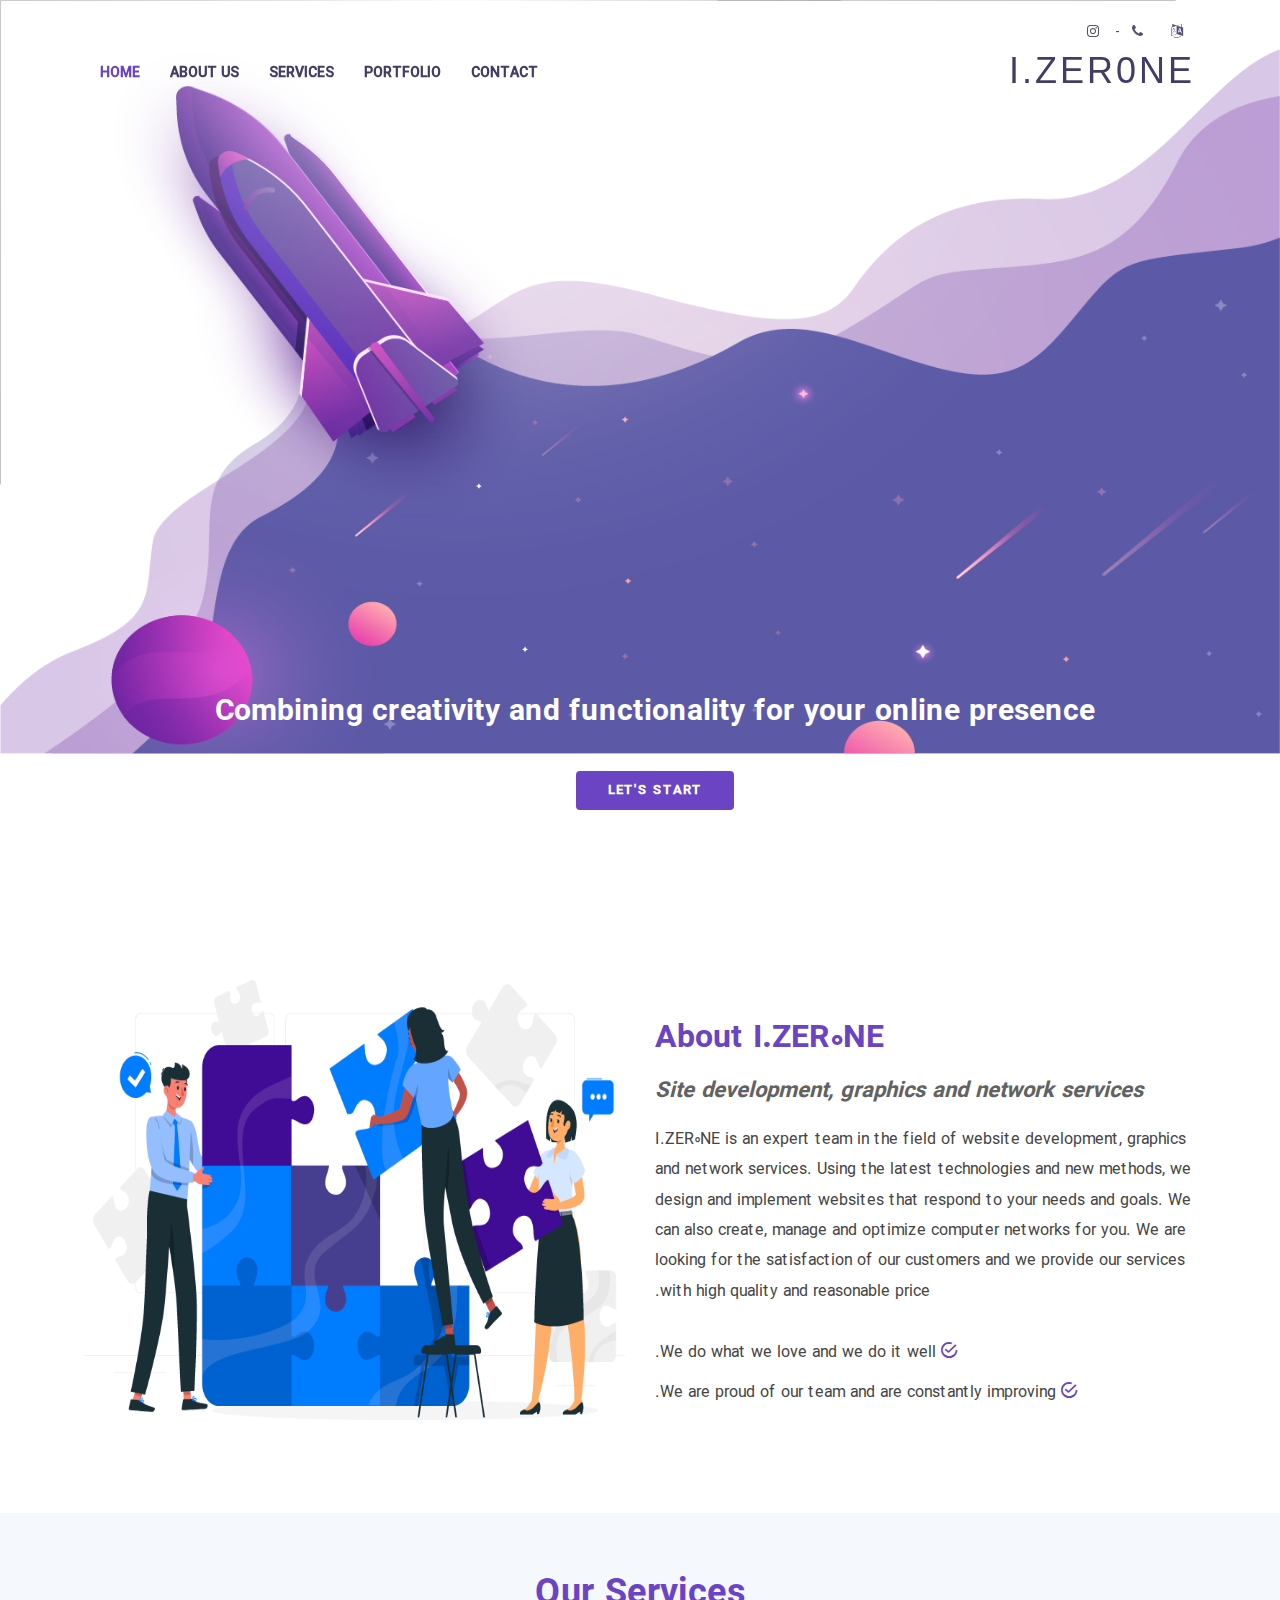
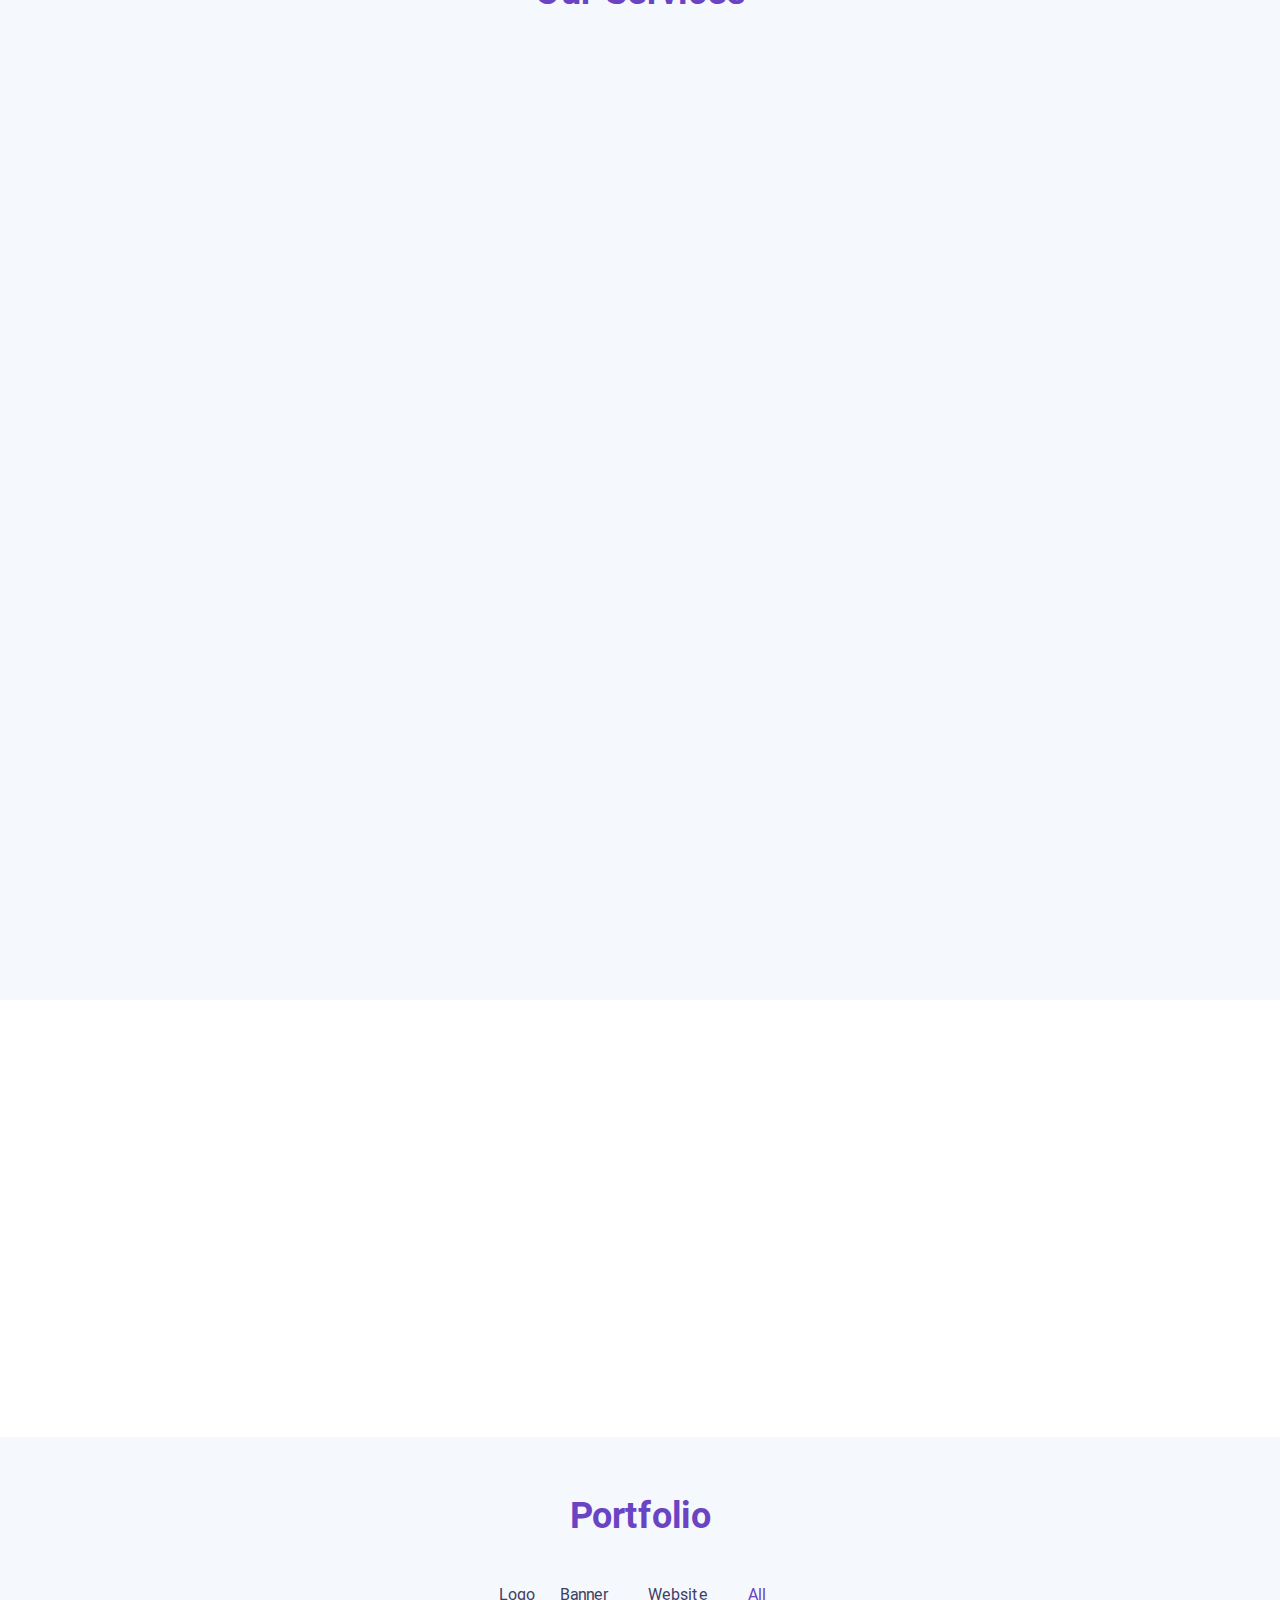
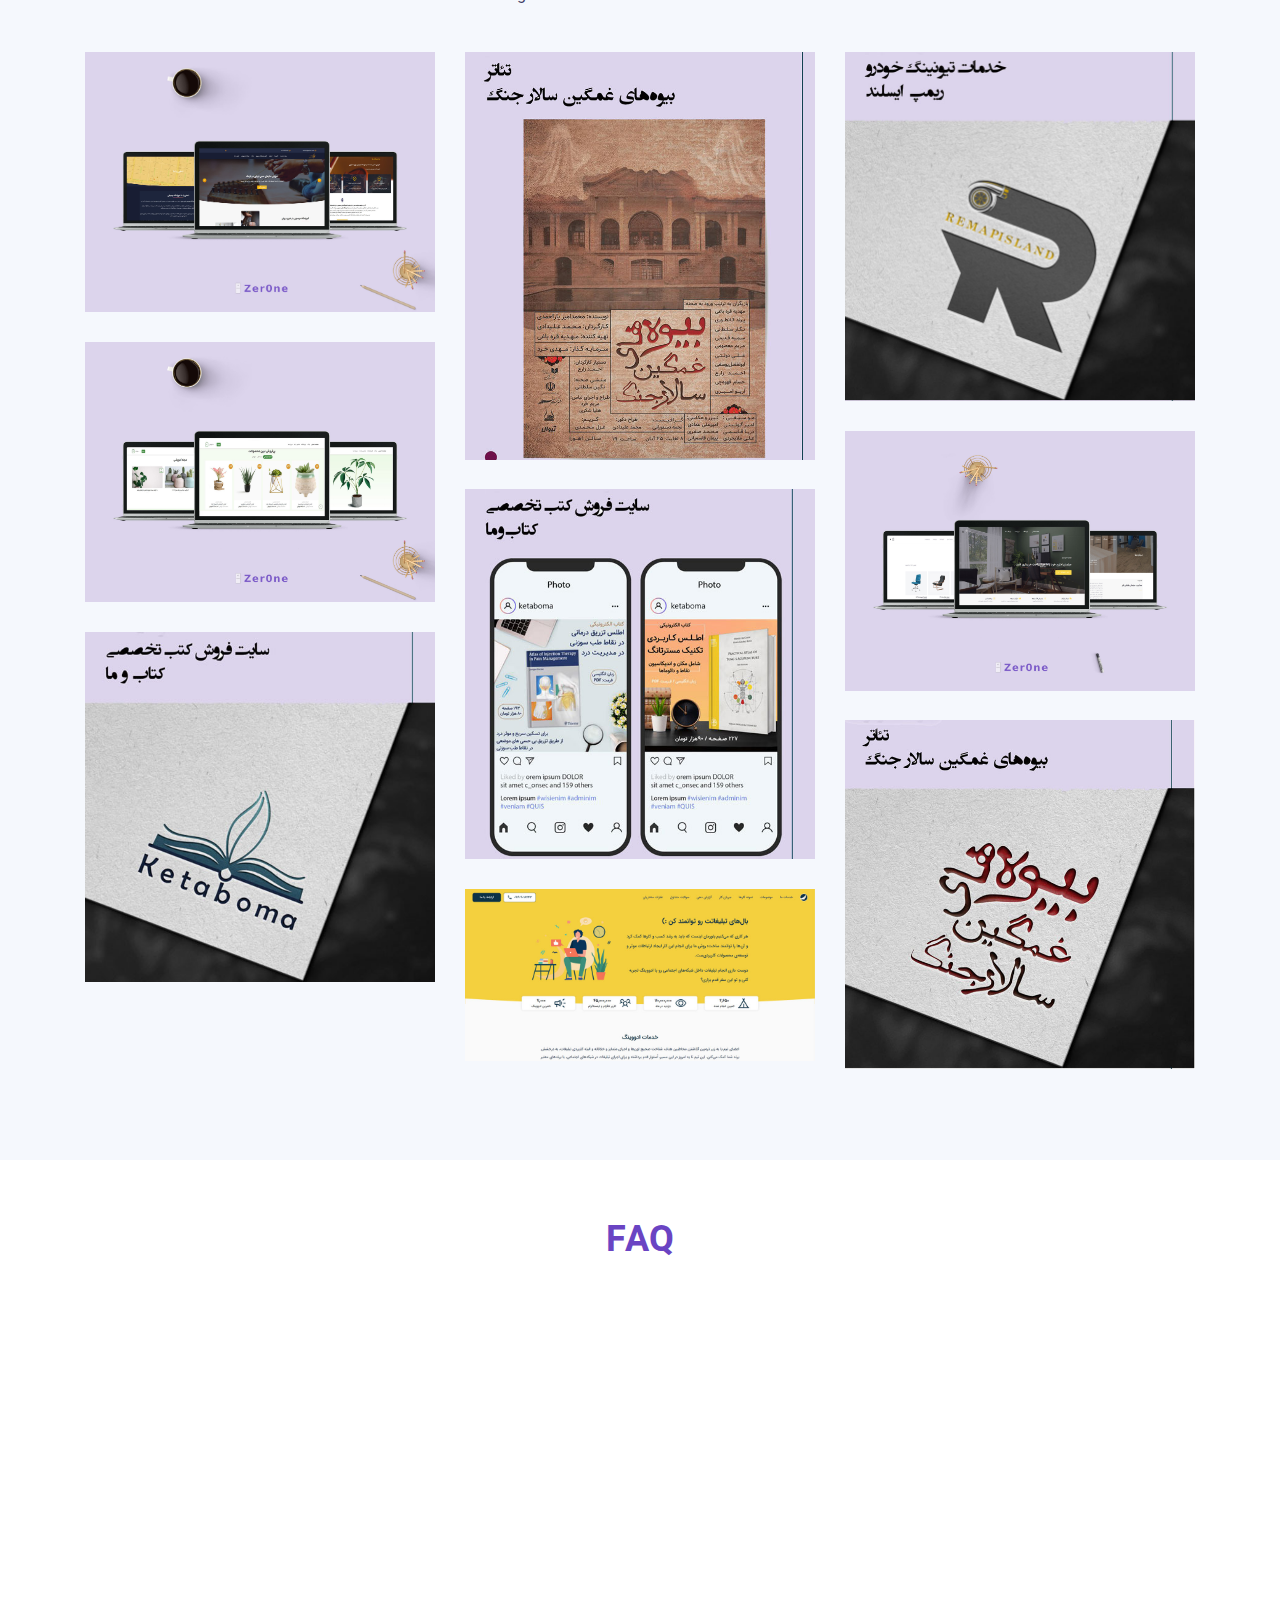
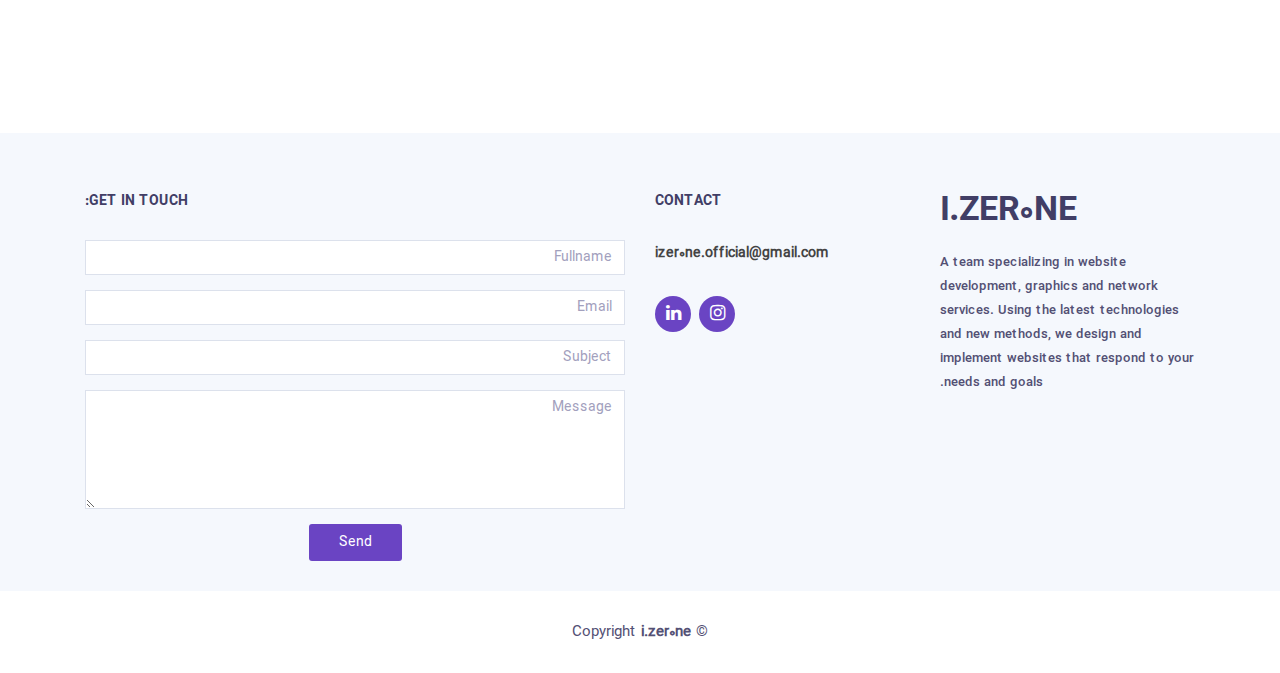
==== commit a672549c: "en lang create" ====
--- a/index.html
+++ b/index.html
@@ -35,7 +35,7 @@
   ======================================================= -->
 </head>
 
-<body>
+<body id="enlang">
   <!--==========================
   Header
   ============================-->
@@ -44,6 +44,7 @@
     <div id="topbar">
       <div class="container">
         <div class="social-links">
+          <a href="/fa/index.html" class="lang"><i class="fa fa-language"></i></a>
           <a href="tel:+98930126906" class="phone"><i class="fa fa-phone"></i></a>-
           <a href="https://www.instagram.com/i.zer0ne" class="instagram"><i class="fa fa-instagram"></i></a>
         </div>
@@ -54,33 +55,19 @@
     display: flex;
     justify-content: space-between;
 ">
+      <div class="logo">
+        <h1 class="text-light"><a href="#intro" class="scrollto"><span>i.zer0ne</span></a></h1>
+        <!-- <a href="#header" class="scrollto"><img src="img/logo.png" alt="" class="img-fluid"></a> -->
+      </div>
       <nav class="main-nav d-none d-lg-block">
         <ul>
-          <li><a href="#footer">تماس با ما</a></li>
-          <li><a href="#about">درباره ما</a></li>
-          <li><a href="#portfolio">نمونه کارها</a></li>
-          <li><a href="#services">خدمات ما</a></li>
-          <!-- <li><a href="#team">Team</a></li>
-            <li class="drop-down"><a href="">Drop Down</a>
-              <ul>
-                <li><a href="#">Drop Down 1</a></li>
-                <li class="drop-down"><a href="#">Drop Down 2</a>
-                  <ul>
-                    <li><a href="#">Deep Drop Down 1</a></li>
-                  </ul>
-                </li>
-                <li><a href="#">Drop Down 3</a></li>
-              </ul>
-            </li> -->  
-            <li class="active"><a href="#intro">صفحه نخست</a></li>
+          <li class="active"><a href="#intro">Home</a></li>
+          <li><a href="#about">About Us</a></li>
+          <li><a href="#services">Services</a></li>
+          <li><a href="#portfolio">Portfolio</a></li>
+          <li><a href="#footer">Contact</a></li>
         </ul>
       </nav><!-- .main-nav -->
-
-      <div class="logo">
-        <!-- Uncomment below if you prefer to use an image logo -->
-        <h1 class="text-light"><a href="#intro" class="scrollto"><span>i.zer0ne</span></a></h1>
-        <!-- <a href="#header" class="scrollto"><img src="img/logo.png" alt="" class="img-fluid"></a> -->
-      </div>
     </div>
   </header><!-- #header -->
 
@@ -91,9 +78,9 @@
     <div class="container d-flex h-100">
       <div class="row justify-content-center align-self-end w-100">
         <div class="intro-info text-center">
-          <h2>راهکارهای سریع برای کسب‌ و کارتان!</h2>
+          <h2>Combining creativity and functionality for your online presence</h2>
           <div>
-            <a href="#about" class="btn-get-started scrollto">بزن بریم!</a>
+            <a href="#about" class="btn-get-started scrollto">Let's Start</a>
           </div>
         </div>
       </div>
@@ -111,15 +98,21 @@
       <div class="container">
         <div class="row">
           <div class="col-lg-6 col-md-6">
-            <div class="about-content text-right">
-              <h2>درباره صفر و یک</h2>
-              <h3>طراحی، توسعه سایت، گرافیک و خدمات شبکه</h3>
+            <div class="about-content">
+              <h2>About I.ZER0NE</h2>
+              <h3>Site development, graphics and network services</h3>
               <p>
-                صفر و یک، یک تیم متخصص در زمینه توسعه وب سایت، گرافیک و خدمات شبکه است. ما با استفاده از آخرین تکنولوژی ها و روش‌های نوین، وب سایت‌هایی را طراحی و پیاده سازی می‌کنیم که به نیازها و اهداف شما پاسخ می‌دهند. ما همچنین می‌توانیم شبکه‌های کامپیوتری را برای شما ایجاد، مدیریت و بهینه سازی کنیم. ما به دنبال رضایت مشتریان خود هستیم و با کیفیت بالا و قیمت مناسب خدمات خود را ارائه می‌دهیم.
+                I.ZER0NE is an expert team in the field of website development, graphics and network services. Using the latest technologies and new methods, we design and implement websites that respond to your needs and goals. We can also create, manage and optimize computer networks for you. We are looking for the satisfaction of our customers and we provide our services with high quality and reasonable price.
               </p>
               <ul>
-                <li><i class="ion-android-checkmark-circle"></i> ما کاری را که دوست داریم انجام می‌دهیم و آن را به خوبی انجام می‌دهیم.</li>
-                <li><i class="ion-android-checkmark-circle"></i> ما به تیم خود افتخار می‌کنیم و به طور مداوم در حال پیشرفت هستیم.</li>
+                <li>
+                  <i class="ion-android-checkmark-circle"></i>
+                  We do what we love and we do it well.
+                </li>
+                <li>
+                  <i class="ion-android-checkmark-circle"></i>
+                  We are proud of our team and are constantly improving.
+                </li>
               </ul>
             </div>
           </div>
@@ -139,89 +132,81 @@
     ============================-->
     <section id="services" class="section-bg">
       <div class="container">
-
         <header class="section-header">
-          <h3 class="pb-5">خدماتی که ارائه می‌دهیم</h3>
+          <h3 class="pb-5">Our Services</h3>
         </header>
 
         <div class="row">
-
           <div class="col-md-6 col-lg-4 wow bounceInUp" data-wow-duration="1.4s">
             <div class="box">
               <div class="icon" style="background: #fceef3;"><i class="ion-ios-analytics-outline" style="color: #ff689b;"></i></div>
-              <h4 class="title"><a href="">طراحی و توسعه سایت سفارشی</a></h4>
-              <p class="description">راه حل های وب مناسبی ایجاد می‌کنیم که مخاطبان شما را جذب کرده و ارتباط برقرار کند.</p>
+              <h4 class="title"><a href="">Custom site development</a></h4>
+              <p class="description">We create appropriate web solutions that attract and communicate with your audience.</p>
             </div>
           </div>
           <div class="col-md-6 col-lg-4 wow bounceInUp" data-wow-duration="1.4s">
             <div class="box">
               <div class="icon" style="background: #fff0da;"><i class="ion-ios-bookmarks-outline" style="color: #e98e06;"></i></div>
-              <h4 class="title"><a href=""> طراحی و توسعه سایت فروشگاهی سفارشی</a></h4>
-              <p class="description">ما برای افزایش فروش و افزایش وفاداری به برند، تجارب خرید آنلاین برتر را ایجاد می‌کنیم.</p>
+              <h4 class="title"><a href="">E-commerce site development</a></h4>
+              <p class="description">We create superior online shopping experiences to increase sales and increase brand loyalty.</p>
             </div>
           </div>
           <div class="col-md-6 col-lg-4 wow bounceInUp" data-wow-delay="0.1s" data-wow-duration="1.4s">
             <div class="box">
               <div class="icon" style="background: #e6fdfc;"><i class="ion-ios-paper-outline" style="color: #3fcdc7;"></i></div>
-              <h4 class="title"><a href="">توسعه سایت با وردپرس</a></h4>
-              <p class="description"> طراحی و توسعه سیستم‌های مدیریت محتوا متناسب با نیازهای کسب و کار</p>
-            </div>
-          </div>
-
+              <h4 class="title"><a href="">Site development with WordPress</a></h4>
+              <p class="description">Design and development of content management systems according to business needs</p>
+            </div>
+          </div>
         </div>
 
         <div class="row">
-          
           <div class="col-md-6 col-lg-4 wow bounceInUp" data-wow-duration="1.4s">
             <div class="box">
               <div class="icon" style="background: #fceef3;"><i class="ion-ios-analytics-outline" style="color: #ff689b;"></i></div>
-              <h4 class="title"><a href="">طراحی بنر سایت و اینستاگرام</a></h4>
-              <p class="description">تصویری جذاب که خدمات و مزایای شما را یکجا نشان می‌دهد.</p>
+              <h4 class="title"><a href="">Website and Instagram banner design</a></h4>
+              <p class="description"> An attractive banner that shows your services and benefits together.</p>
             </div>
           </div>
           <div class="col-md-6 col-lg-4 wow bounceInUp" data-wow-duration="1.4s">
             <div class="box">
               <div class="icon" style="background: #fff0da;"><i class="ion-ios-bookmarks-outline" style="color: #e98e06;"></i></div>
-              <h4 class="title"><a href=""> طراحی لوگو</a></h4>
-              <p class="description">طراحی لوگو را به صورت تخصصی به کسب و کارهای مختلف ارائه می‌کنیم.</p>
+              <h4 class="title"><a href="">Logo design</a></h4>
+              <p class="description">We offer logo design to various businesses.</p>
             </div>
           </div>
           <div class="col-md-6 col-lg-4 wow bounceInUp" data-wow-delay="0.1s" data-wow-duration="1.4s">
             <div class="box">
               <div class="icon" style="background: #e6fdfc;"><i class="ion-ios-paper-outline" style="color: #3fcdc7;"></i></div>
-              <h4 class="title"><a href="">طراحی پوستر</a></h4>
-              <p class="description">پوستر مورد نظر شما را برای انتقال پیام و جذب مخاطب  طراحی می‌کنیم.</p>
-            </div>
-          </div>
-
+              <h4 class="title"><a href="">Poster design</a></h4>
+              <p class="description">We will design the desired poster to convey the message and attract the audience.</p>
+            </div>
+          </div>
         </div>
 
         <div class="row">
-          
           <div class="col-md-6 col-lg-4 wow bounceInUp" data-wow-delay="0.1s" data-wow-duration="1.4s">
             <div class="box">
               <div class="icon" style="background: #eafde7;"><i class="ion-ios-speedometer-outline" style="color:#41cf2e;"></i></div>
-              <h4 class="title"><a href="">نصب سرویس های مایکروسافت</a></h4>
-              <p class="description">نصب desktop central، نصب و راه اندازی exchange، نصب اکتیو دایرکتوری</p>
-            </div>
-          </div>
-
+              <h4 class="title"><a href="">Installing Microsoft services</a></h4>
+              <p class="description">Installation of Desktop central, Exchange and Active Directory</p>
+            </div>
+          </div>
           <div class="col-md-6 col-lg-4 wow bounceInUp" data-wow-delay="0.2s" data-wow-duration="1.4s">
             <div class="box">
               <div class="icon" style="background: #e1eeff;"><i class="ion-ios-world-outline" style="color: #2282ff;"></i></div>
-              <h4 class="title"><a href="">پشتیبانی شبکه</a></h4>
-              <p class="description">نگهداری شبکه، مراقبت و رفع ایراد بوجود آمده در قسمت نرم افزاری و سخت افزاری شبکه</p>
+              <h4 class="title"><a href="">Network support</a></h4>
+              <p class="description">Maintenance of the network, care and fixing of problems in the software and hardware part of the network</p>
             </div>
           </div>
           <div class="col-md-6 col-lg-4 wow bounceInUp" data-wow-delay="0.2s" data-wow-duration="1.4s">
             <div class="box">
               <div class="icon" style="background: #ecebff;"><i class="ion-ios-clock-outline" style="color: #8660fe;"></i></div>
-              <h4 class="title"><a href="">پشتیبانی کامپیوتر</a></h4>
-              <p class="description">خدمات کامپیوتری اعم از تعمیر کامپیوتر، لپ تاپ، عیب‌یابی و تعمیر نرم افزاری </p>
-            </div>
-          </div>
-        </div>
-
+              <h4 class="title"><a href="">Computer support</a></h4>
+              <p class="description">Computer services including computer, laptop repair, troubleshooting and software repair</p>
+            </div>
+          </div>
+        </div>
       </div>
     </section><!-- #services -->
 
@@ -285,22 +270,22 @@
 
           <div class="col-lg-3 col-6 text-center">
             <span data-toggle="counter-up">50</span>
-            <p>مشتری</p>
+            <p>Clients</p>
           </div>
 
           <div class="col-lg-3 col-6 text-center">
             <span data-toggle="counter-up">50</span>
-            <p>پروژه</p>
+            <p>Projects</p>
           </div>
 
           <div class="col-lg-3 col-6 text-center">
             <span data-toggle="counter-up">1300</span>
-            <p>ساعت پشتیبانی</p>
+            <p>Hours Support</p>
           </div>
 
           <div class="col-lg-3 col-6 text-center">
             <span data-toggle="counter-up">6</span>
-            <p>کارمند سخت کوش</p>
+            <p>Hardworker Member</p>
           </div>
   
         </div>
@@ -314,12 +299,12 @@
     <section id="call-to-action" class="wow fadeInUp">
       <div class="container">
         <div class="row align-items-center">
-          <div class="col-lg-9 text-center text-lg-right">
-            <p class="cta-text mb-0">به یک وب سایت متوسط بسنده نکنید.<br>
-               به ما اجازه دهید یک وب سایت سفارشی متناسب با نیاز و بودجه شما طراحی و بسازیم.</p>
+          <div class="col-lg-9 text-center text-lg-left">
+            <p class="cta-text mb-0">Don't settle for an average website.<br>
+              Let us design and build a custom website that fits your needs and budget.</p>
           </div>
           <div class="col-lg-3 cta-btn-container text-center">
-            <a class="cta-btn align-middle" href="tel:+98930126906">مشاوره رایگان</a>
+            <a class="cta-btn align-middle" href="#footer">Free consultation</a>
           </div>
         </div>
 
@@ -378,42 +363,41 @@
       <div class="container">
 
         <header class="section-header">
-          <h3 class="section-title">نمونه کارها</h3>
+          <h3 class="section-title">Portfolio</h3>
         </header>
 
         <div class="row">
           <div class="col-lg-12">
             <ul id="portfolio-flters">
-              <li data-filter="*" class="filter-active">همه</li>
-              <li data-filter=".filter-app">وب سایت</li>
-              <li data-filter=".filter-card">بنر</li>
-              <li data-filter=".filter-web">لوگو</li>
+              <li data-filter="*" class="filter-active">All</li>
+              <li data-filter=".filter-website">Website</li>
+              <li data-filter=".filter-banner">Banner</li>
+              <li data-filter=".filter-logo">Logo</li>
             </ul>
           </div>
         </div>
 
         <div class="row portfolio-container">
-
-          <div class="col-lg-4 col-md-6 portfolio-item filter-app">
+          <div class="col-lg-4 col-md-6 portfolio-item filter-website">
             <div class="portfolio-wrap">
               <img src="img/portfolio/nava-desktop-portf.jpg" class="img-fluid" alt="">
               <div class="portfolio-info">
-                <h4><a href="#">وب سایت آموزشگاه موسیقی</a></h4>
-                <p>وب سایت</p>
+                <h4><a href="#">Music School Website</a></h4>
+                <p>Website</p>
                 <div>
-                  <a href="img/portfolio/nava-desktop-portf.jpg" data-lightbox="portfolio" data-title="وب سایت آموزشگاه موسیقی" class="link-preview" title="Preview"><i class="ion ion-eye"></i></a>
-                  <a href="#" class="link-details" title="جزئیات بیشتر"><i class="ion ion-android-open"></i></a>
-                </div>
-              </div>
-            </div>
-          </div>
-
-          <div class="col-lg-4 col-md-6 portfolio-item filter-web" data-wow-delay="0.1s">
+                  <a href="img/portfolio/nava-desktop-portf.jpg" data-lightbox="portfolio" data-title="Music School Website" class="link-preview" title="Preview"><i class="ion ion-eye"></i></a>
+                  <a href="#" class="link-details" title="More Details"><i class="ion ion-android-open"></i></a>
+                </div>
+              </div>
+            </div>
+          </div>
+
+          <div class="col-lg-4 col-md-6 portfolio-item filter-banner" data-wow-delay="0.1s">
             <div class="portfolio-wrap">
               <img src="img/portfolio/bive-poster.jpg" class="img-fluid" alt="">
               <div class="portfolio-info">
-                <h4><a href="#">طراحی پوستر تئاتر</a></h4>
-                <p>پوستر</p>
+                <h4><a href="#">Theater poster design</a></h4>
+                <p>Poster</p>
                 <div>
                   <a href="img/portfolio/bive-poster.jpg" class="link-preview" data-lightbox="portfolio" data-title="Web 3" title="Preview"><i class="ion ion-eye"></i></a>
                   <a href="#" class="link-details" title="More Details"><i class="ion ion-android-open"></i></a>
@@ -422,54 +406,54 @@
             </div>
           </div>
 
-          <div class="col-lg-4 col-md-6 portfolio-item filter-app" data-wow-delay="0.2s">
+          <div class="col-lg-4 col-md-6 portfolio-item filter-logo" data-wow-delay="0.2s">
             <div class="portfolio-wrap">
               <img src="img/portfolio/rimp-tunin-logo.jpg" class="img-fluid" alt="">
               <div class="portfolio-info">
-                <h4><a href="#">لوگو خدمات خودرو</a></h4>
-                <p>لوگو</p>
+                <h4><a href="#"> Car service logo</a></h4>
+                <p>Logo</p>
                 <div>
-                  <a href="img/portfolio/rimp-tunin-logo.jpg" class="link-preview" data-lightbox="portfolio" data-title="لوگو خدمات خودرو" title="نمایش"><i class="ion ion-eye"></i></a>
-                  <a href="#" class="link-details" title="اطلاعات بیشتر"><i class="ion ion-android-open"></i></a>
-                </div>
-              </div>
-            </div>
-          </div>
-
-          <div class="col-lg-4 col-md-6 portfolio-item filter-card">
+                  <a href="img/portfolio/rimp-tunin-logo.jpg" class="link-preview" data-lightbox="portfolio" data-title="Car service logo" title="Preview"><i class="ion ion-eye"></i></a>
+                  <a href="#" class="link-details" title="More Details"><i class="ion ion-android-open"></i></a>
+                </div>
+              </div>
+            </div>
+          </div>
+
+          <div class="col-lg-4 col-md-6 portfolio-item filter-website">
             <div class="portfolio-wrap">
               <img src="img/portfolio/flowersh-desktop-port.jpg" class="img-fluid" alt="">
               <div class="portfolio-info">
-                <h4><a href="#">وب سایت فروشگاه گل و گیاه</a></h4>
-                <p>وب سایت</p>
+                <h4><a href="#">Flower shop website</a></h4>
+                <p>Website</p>
                 <div>
-                  <a href="img/portfolio/flowersh-desktop-port.jpg" class="link-preview" data-lightbox="portfolio" data-title="وب سایت فروشگاه گل و گیاه" title="Preview"><i class="ion ion-eye"></i></a>
+                  <a href="img/portfolio/flowersh-desktop-port.jpg" class="link-preview" data-lightbox="portfolio" data-title="Flower shop website" title="Preview"><i class="ion ion-eye"></i></a>
                   <a href="#" class="link-details" title="More Details"><i class="ion ion-android-open"></i></a>
                 </div>
               </div>
             </div>
           </div>
 
-          <div class="col-lg-4 col-md-6 portfolio-item filter-web" data-wow-delay="0.1s">
+          <div class="col-lg-4 col-md-6 portfolio-item filter-website" data-wow-delay="0.1s">
             <div class="portfolio-wrap">
               <img src="img/portfolio/chair-desktop-port.jpg" class="img-fluid" alt="">
               <div class="portfolio-info">
-                <h4><a href="#">وب سایت فروشگاه صندلی</a></h4>
-                <p>وب سایت</p>
+                <h4><a href="#">Chair shop website</a></h4>
+                <p>Website</p>
                 <div>
-                  <a href="img/portfolio/chair-desktop-port.jpg" class="link-preview" data-lightbox="portfolio" data-title="وب سایت فروشگاه صندلی" title="Preview"><i class="ion ion-eye"></i></a>
+                  <a href="img/portfolio/chair-desktop-port.jpg" class="link-preview" data-lightbox="portfolio" data-title="Chair shop website " title="Preview"><i class="ion ion-eye"></i></a>
                   <a href="#" class="link-details" title="More Details"><i class="ion ion-android-open"></i></a>
                 </div>
               </div>
             </div>
           </div>
 
-          <div class="col-lg-4 col-md-6 portfolio-item filter-app" data-wow-delay="0.2s">
+          <div class="col-lg-4 col-md-6 portfolio-item filter-banner" data-wow-delay="0.2s">
             <div class="portfolio-wrap">
               <img src="img/portfolio/lbma-insta.jpg" class="img-fluid" alt="">
               <div class="portfolio-info">
-                <h4><a href="#">پست اینستاگرام</a></h4>
-                <p>طراحی پست</p>
+                <h4><a href="#">Instagram post</a></h4>
+                <p>Post Design</p>
                 <div>
                   <a href="img/portfolio/lbma-insta.jpg" class="link-preview" data-lightbox="portfolio" data-title="App 3" title="Preview"><i class="ion ion-eye"></i></a>
                   <a href="#" class="link-details" title="More Details"><i class="ion ion-android-open"></i></a>
@@ -478,12 +462,12 @@
             </div>
           </div>
 
-          <div class="col-lg-4 col-md-6 portfolio-item filter-card">
+          <div class="col-lg-4 col-md-6 portfolio-item filter-logo">
             <div class="portfolio-wrap">
               <img src="img/portfolio/ktbma-logo.jpg" class="img-fluid" alt="">
               <div class="portfolio-info">
-                <h4><a href="#">لوگو سایت فروش کتاب</a></h4>
-                <p>لوگو</p>
+                <h4><a href="#">Book selling site logo</a></h4>
+                <p>Logo</p>
                 <div>
                   <a href="img/portfolio/ktbma-logo.jpg" class="link-preview" data-lightbox="portfolio" data-title="Card 1" title="Preview"><i class="ion ion-eye"></i></a>
                   <a href="#" class="link-details" title="More Details"><i class="ion ion-android-open"></i></a>
@@ -492,12 +476,12 @@
             </div>
           </div>
 
-          <div class="col-lg-4 col-md-6 portfolio-item filter-card" data-wow-delay="0.1s">
+          <div class="col-lg-4 col-md-6 portfolio-item filter-logo" data-wow-delay="0.1s">
             <div class="portfolio-wrap">
               <img src="img/portfolio/bive-logo.jpg" class="img-fluid" alt="">
               <div class="portfolio-info">
-                <h4><a href="#">لوگو تئاتر</a></h4>
-                <p>لوگو</p>
+                <h4><a href="#">Theater logo</a></h4>
+                <p>Logo</p>
                 <div>
                   <a href="img/portfolio/bive-logo.jpg" class="link-preview" data-lightbox="portfolio" data-title="Card 3" title="Preview"><i class="ion ion-eye"></i></a>
                   <a href="#" class="link-details" title="More Details"><i class="ion ion-android-open"></i></a>
@@ -506,12 +490,12 @@
             </div>
           </div>
 
-          <div class="col-lg-4 col-md-6 portfolio-item filter-web" data-wow-delay="0.2s">
+          <div class="col-lg-4 col-md-6 portfolio-item filter-banner" data-wow-delay="0.2s">
             <div class="portfolio-wrap">
               <img src="img/portfolio/adowing-site.jpg" class="img-fluid" alt="">
               <div class="portfolio-info">
-                <h4><a href="#">پیاده سازی سایت تبلیغات</a></h4>
-                <p>وب سایت</p>
+                <h4><a href="#">Implementation of advertising website</a></h4>
+                <p>Website</p>
                 <div>
                   <a href="img/portfolio/adowing-site.jpg" class="link-preview" data-lightbox="portfolio" data-title="Web 1" title="Preview"><i class="ion ion-eye"></i></a>
                   <a href="#" class="link-details" title="More Details"><i class="ion ion-android-open"></i></a>
@@ -707,73 +691,72 @@
     <section id="faq">
       <div class="container">
         <header class="section-header pb-4">
-          <h3>سوالات متداول</h3>
+          <h3>FAQ</h3>
         </header>
 
         <ul id="faq-list" class="wow fadeInUp">
           <li>
-            <a data-toggle="collapse" class="collapsed text-right" href="#faq1">
-              <span>مراحل طراحی سایت و عقد قرارداد در صفر و یک به چه صورت است؟ </span>
+            <a data-toggle="collapse" class="collapsed" href="#faq1">
+              <span>What are the stages of website design and contract signing in I.ZER0NE?</span>
               <i class="ion-android-remove"></i>
             </a>
-            <div id="faq1" class="collapse text-right" data-parent="#faq-list">
+            <div id="faq1" class="collapse" data-parent="#faq-list">
               <p>
-                در طراحی اختصاصی پس از عقد قرارداد، ابتدا کارفرما فرم اطلاعات اولیه را تکمیل و در صورت وجود تصاویر یا کاتالوگ و یا سایر فایل‌ها،به ما تحویل داده می‌شوند. چند روز پس از زمان بندی و در نهایت نیازسنجی و شروع پروژه،اتودهای صفحات مختلف از بخش گرافیک به کارفرما جهت بررسی و نظر سنجی تحویل داده می‌شوند، در صورت تأیید،طرح گرافیکی جهت پیاده سازی و کد نویسی به بخش مربوطه ارجاع و در نهایت جهت تأیید مجدد بر روی اینترنت قرار می‌گیرد،در صورت عدم تأیید طرح،درخواست تغییرات و یا طراحی به تعداد نامحدود رایگان است. در مرحله عقد قرارداد 50% پیش پرداخت دریافت می‌گردد،در مرحله تأیید طرح گرافیکی 30% از مبلغ قرارداد پرداخت می‌گردد و در نهایت پس از تحویل طرح کد نویسی شده بر روی اینترنت و تأیید آن توسط کارفرما 20% از مبلغ قرارداد نیز تسویه می‌گردد.
+                In exclusive design, after signing the contract, the employer first fills out the basic information form, and if there are any pictures or catalogs or other files, they are delivered to us. A few days after the scheduling and finally the needs assessment and the start of the project, the designs of different pages are delivered from the graphics department to the employer for review and opinion, if approved, the graphic design is referred to the relevant department for implementation and coding and finally It is placed on the internet for re-approval, if the design is not approved, it is free to request changes or designs in unlimited number. At the stage of signing the contract, 50% advance payment is received, at the stage of graphic design approval, 30% of the contract amount is paid, and finally, after the delivery of the coded design on the Internet and its approval by the employer, 20% of the contract amount is settled.
               </p>
             </div>
           </li>
-
           <li>
-            <a data-toggle="collapse" class="collapsed text-right" href="#faq2">
+            <a data-toggle="collapse" class="collapsed" href="#faq2">
               <span>
-                با همان امکانات مورد نظر قالب گرافیکی سایت را به صورت آماده یا اختصاصی سفارش دهیم،با توجه به اختلاف زیاد قیمت مابین این دو،تفاوت آن‌ها در چیست ؟</span>
-              <i class="ion-android-remove"></i>
-            </a>
-            <div id="faq2" class="collapse text-right" data-parent="#faq-list">
-              <p>
-                قالب آماده در واقع یکبار طراحی می‌شود و به صورت انبوه به فروش می‌رسد که می‌تواند در رنگ بندی و چیدمان‌های مختلف باشد،در صورتی که قالب اختصاصی یک بار طراحی می‌شود و تنها یکبار و به سفارش دهنده فروخته می‌شود بنابراین قیمت بسیار بالاتری دارد. در قالب اختصاصی تمامی چیدمان‌ها و رنگ‌ها مطابق با نظر و سلیقه مشتری طراحی می‌شود و در نتیجه رضایت کامل بهمراه خواهد داشت،در صورتی که ممکن است در قالب‌های آماده رضایت شما از چیدمان و المان های گرافیکی به صورت 100% نباشد. توجه نمایید که قالب‌های آماده قابل توسعه و تغییر برای یک مشتری خاص نیز می‌باشند،همچنین کارفرما می‌تواند کلیه محتوا و منوها و صفحات را ویرایش و توسعه نماید و تفاوتی مابین قالب اختصاصی و آماده وجود ندارد. باید توجه داشت که قالب آماده با سایت آماده متفاوت است، در صفر و یک سیستم مدیریت محتوای قالب های اختصاصی و آماده هردو به صورت دستی نوشته می‌شوند و یکسان هستند در صورتی که در سایت آماده هم قالب آماده می‌باشد و هم سیستم مدیریت محتوای آن ، مانند جوملا و .... که وب وان از این سیستم‌ها استفاده نمی‌کند.
-              </p>
-            </div>
-          </li>
-
-          <li>
-            <a data-toggle="collapse" class="collapsed text-right" href="#faq3">
-              <span>
-                هزینه ارتقا امنیت سایت در شرکت شما چقدر هست؟
+                With the same facilities, we can order ready-made or exclusive website, considering the large price difference between the two, what is the difference between them?
               </span>
               <i class="ion-android-remove"></i>
             </a>
-            <div id="faq3" class="collapse text-right" data-parent="#faq-list">
+            <div id="faq2" class="collapse" data-parent="#faq-list">
               <p>
-                به صورت پیش فرض استانداردهای لازم امنیتی رعایت یا به روز رسانی می‌شود، در سطح سرور هم تمامی موارد به صورت دستی کانفیگ می‌شود و هم اینکه هیچ کد آماده‌ای بر روی سرورها وجود ندارد تا امکان نفوذ فراهم شود،همچنین ما سرویس‌های ویژه ای برای پیشگیری بر روی سرورها توسعه داده است،در سطح پایگاه داده ما از SQL Server استفاده می‌کند که در یک دهه اخیر کمترین میزان نفوذ را داشته است
+                The ready-made mold is actually designed once and sold in bulk, which can be in different colors and layouts, while the exclusive mold is designed once and sold only once to the customer, so it has a much higher price. In the exclusive format, all layouts and colors are designed according to the customer's opinion and taste, and as a result, it will bring complete satisfaction, if you may not be 100% satisfied with the layout and graphic elements in the ready-made templates. Please note that the ready-made templates can be developed and changed for a specific customer, also the employer can edit and develop all the content, menus and pages, and there is no difference between a dedicated and ready-made template. It should be noted that the ready-made template is different from the ready-made site, in zero and one content management system, both the exclusive and ready-made templates are written manually and are the same, if the ready-made website has both the ready-made template and its content management system. such as Joomla and .... that I.ZER0NE does not use these systems.
               </p>
             </div>
           </li>
-
           <li>
-            <a data-toggle="collapse" class="collapsed text-right" href="#faq4">
+            <a data-toggle="collapse" class="collapsed" href="#faq3">
               <span>
-                شبکه چیست و چه خدماتی ارائه می‌دهد؟
+                How much does it cost to improve the security of the site in your company?
               </span>
               <i class="ion-android-remove"></i>
             </a>
-            <div id="faq4" class="collapse text-right" data-parent="#faq-list">
+            <div id="faq3" class="collapse" data-parent="#faq-list">
               <p>
-                شبکه مجموعه‌ای از دستگاه‌ها و سیستم‌های متصل به یکدیگر است که اطلاعات را با یکدیگر به اشتراک می‌گذارند. خدمات شبکه شامل ارتباطات شبکه، به اشتراک گذاری منابع، مدیریت امنیت و نظارت بر شبکه می‌شود.
+                By default, the necessary security standards are observed or updated, at the server level, all items are configured manually, and there is no ready code on the servers to enable intrusion, we also provide special services to prevent It has developed on servers, at the database level we use SQL Server, which has had the least amount of penetration in the last decade.
               </p>
             </div>
           </li>
 
           <li>
-            <a data-toggle="collapse" class="collapsed text-right" href="#faq5">
+            <a data-toggle="collapse" class="collapsed" href="#faq4">
               <span>
-                شرکت خدمات شبکه‌های کامپیوتری چکار می‌کنند؟
+                What is the Network and what services does it provide?
               </span>
               <i class="ion-android-remove"></i>
             </a>
-            <div id="faq5" class="collapse text-right" data-parent="#faq-list">
+            <div id="faq4" class="collapse" data-parent="#faq-list">
               <p>
-                شرکت‌های خدمات کامیپوتری به شما در نصب‌و راه‌اندازی نرم افزارهای مورد نیازتان کمک می‌کنند.همچنین نیازهای کامپیوتری که در طول فرآیند کاری با آن مواجه می‌شوید را به سرعت برطرف می‌نماید.
+                A Network is a collection of interconnected devices and systems that share information with each other. Network services include network communication, resource sharing, security management, and network monitoring.
+              </p>
+            </div>
+          </li>
+
+          <li>
+            <a data-toggle="collapse" class="collapsed" href="#faq5">
+              <span>
+                What do computer network service companies do?
+              </span>
+              <i class="ion-android-remove"></i>
+            </a>
+            <div id="faq5" class="collapse" data-parent="#faq-list">
+              <p>
+                Computer service companies will help you install and set up the software you need. Also, they will quickly solve the computer needs you encounter during the work process.
               </p>
             </div>
           </li>
@@ -790,93 +773,68 @@
   <footer id="footer" class="section-bg">
     <div class="footer-top">
       <div class="container">
-
-        <div class="row">
-
+        <div class="row text-left">
           <div class="col-lg-6">
-
             <div class="row">
-
                 <div class="col-sm-6">
 
                   <div class="footer-info">
-                    <h3>صفر و یک</h3>
-                    <p> یک تیم متخصص در زمینه توسعه وب سایت، گرافیک و خدمات شبکه است. ما با استفاده از آخرین تکنولوژی ها و روش‌های نوین، وب سایت‌هایی را طراحی و پیاده سازی می‌کنیم که به نیازها و اهداف شما پاسخ می‌دهند.</p>
+                    <h3>I.ZER0NE</h3>
+                    <p>A team specializing in website development, graphics and network services. Using the latest technologies and new methods, we design and implement websites that respond to your needs and goals.</p>
                   </div>
                 </div>
 
                 <div class="col-sm-6">
                   <div class="footer-links">
-                    <h4>تماس با ما</h4>
+                    <h4>Contact</h4>
                     <p>
-                      کرج <br><br>
-                      <strong>بخش طراحی و توسعه سایت:</strong>09301266906<br><br>
-                      <strong>بخش خدمات شبکه:</strong>091096873097<br>
+                      <strong>izer0ne.official@gmail.com</strong>
                     </p>
                   </div>
 
                   <div class="social-links">
                     <a href="https://www.instagram.com/i.zer0ne" class="instagram"><i class="fa fa-instagram"></i></a>
-                    <a href="https://www.linkedin.com/in/somayeh-azizianfard/" class="linkedin"><i class="fa fa-linkedin"></i></a>
+                    <a href="https://www.linkedin.com/company/101451727/" class="linkedin"><i class="fa fa-linkedin"></i></a>
                   </div>
-
-                </div>
-
-            </div>
-
+                </div>
+            </div>
           </div>
 
           <div class="col-lg-6">
-
             <div class="form">
-              
-              <h4>برامون پیام بذارید</h4>
+              <h4>Get in touch:</h4>
               <form action="" method="post" role="form" class="contactForm">
                 <div class="form-group">
-                  <input type="text" name="name" class="form-control" id="name" placeholder="نام و نام خانوادگی" data-rule="minlen:4" data-msg="Please enter at least 4 chars" />
+                  <input type="text" name="name" class="form-control" id="name" placeholder="Fullname" data-rule="minlen:4" data-msg="Please enter at least 4 chars" />
                   <div class="validation"></div>
                 </div>
                 <div class="form-group">
-                  <input type="email" class="form-control" name="email" id="email" placeholder="ایمیل" data-rule="email" data-msg="Please enter a valid email" />
+                  <input type="email" class="form-control" name="email" id="email" placeholder="Email" data-rule="email" data-msg="Please enter a valid email" />
                   <div class="validation"></div>
                 </div>
                 <div class="form-group">
-                  <input type="text" class="form-control" name="subject" id="subject" placeholder="موضوع" data-rule="minlen:4" data-msg="Please enter at least 8 chars of subject" />
+                  <input type="text" class="form-control" name="subject" id="subject" placeholder="Subject" data-rule="minlen:4" data-msg="Please enter at least 8 chars of subject" />
                   <div class="validation"></div>
                 </div>
                 <div class="form-group">
-                  <textarea class="form-control" name="message" rows="5" data-rule="required" data-msg="Please write something for us" placeholder="پیام"></textarea>
+                  <textarea class="form-control" name="message" rows="5" data-rule="required" data-msg="Please write something for us" placeholder="Message"></textarea>
                   <div class="validation"></div>
                 </div>
 
-                <div id="sendmessage">پیام شما با موفقیت ارسال شد</div>
-                <div id="errormessage"></div>
-
-                <div class="text-center"><button type="submit" title="ارسال پیام">ارسال پیام</button></div>
+                <div id="sendmessage">Your message has been sent successfully </div>
+                <div id="errormessage">Unsuccessful</div>
+
+                <div class="text-center"><button type="submit" title="send">Send</button></div>
               </form>
             </div>
-
-          </div>
-
-          
-
-        </div>
-
+          </div>
+        </div>
       </div>
     </div>
 
     <div class="container">
       <div class="copyright">
         &copy; Copyright <strong>i.zer0ne</strong>
-      </div>
-      <div class="credits">
-        <!--
-          All the links in the footer should remain intact.
-          You can delete the links only if you purchased the pro version.
-          Licensing information: https://bootstrapmade.com/license/
-          Purchase the pro version with working PHP/AJAX contact form: https://bootstrapmade.com/buy/?theme=Rapid
-        -->
-        توسعه توسط <a href="#">صفر و یک | i.zer0ne</a>
       </div>
     </div>
   </footer><!-- #footer -->
--- a/css/style.css
+++ b/css/style.css
@@ -26,7 +26,7 @@
 p {
   padding: 0;
   margin: 0 0 30px 0;
-  line-height: 1.8em;
+  line-height: 1.9;
 }
 
 h1,
@@ -366,6 +366,11 @@
   padding-top: 18px;
   background: rgba(40, 38, 70, 0.8);
   transition: 0.4s;
+}
+
+.mobile-nav ul {
+  display: flex;
+  flex-direction: column-reverse;
 }
 
 .mobile-nav * {
@@ -1529,11 +1534,11 @@
   }
 
   #about {
-    padding: 30px 0;
+    padding: 10px 0;
   }
 
   #about .about-content h3 {
-    font-size: 20px;
+    font-size: 19px;
   }
 
   .section-header h3 {
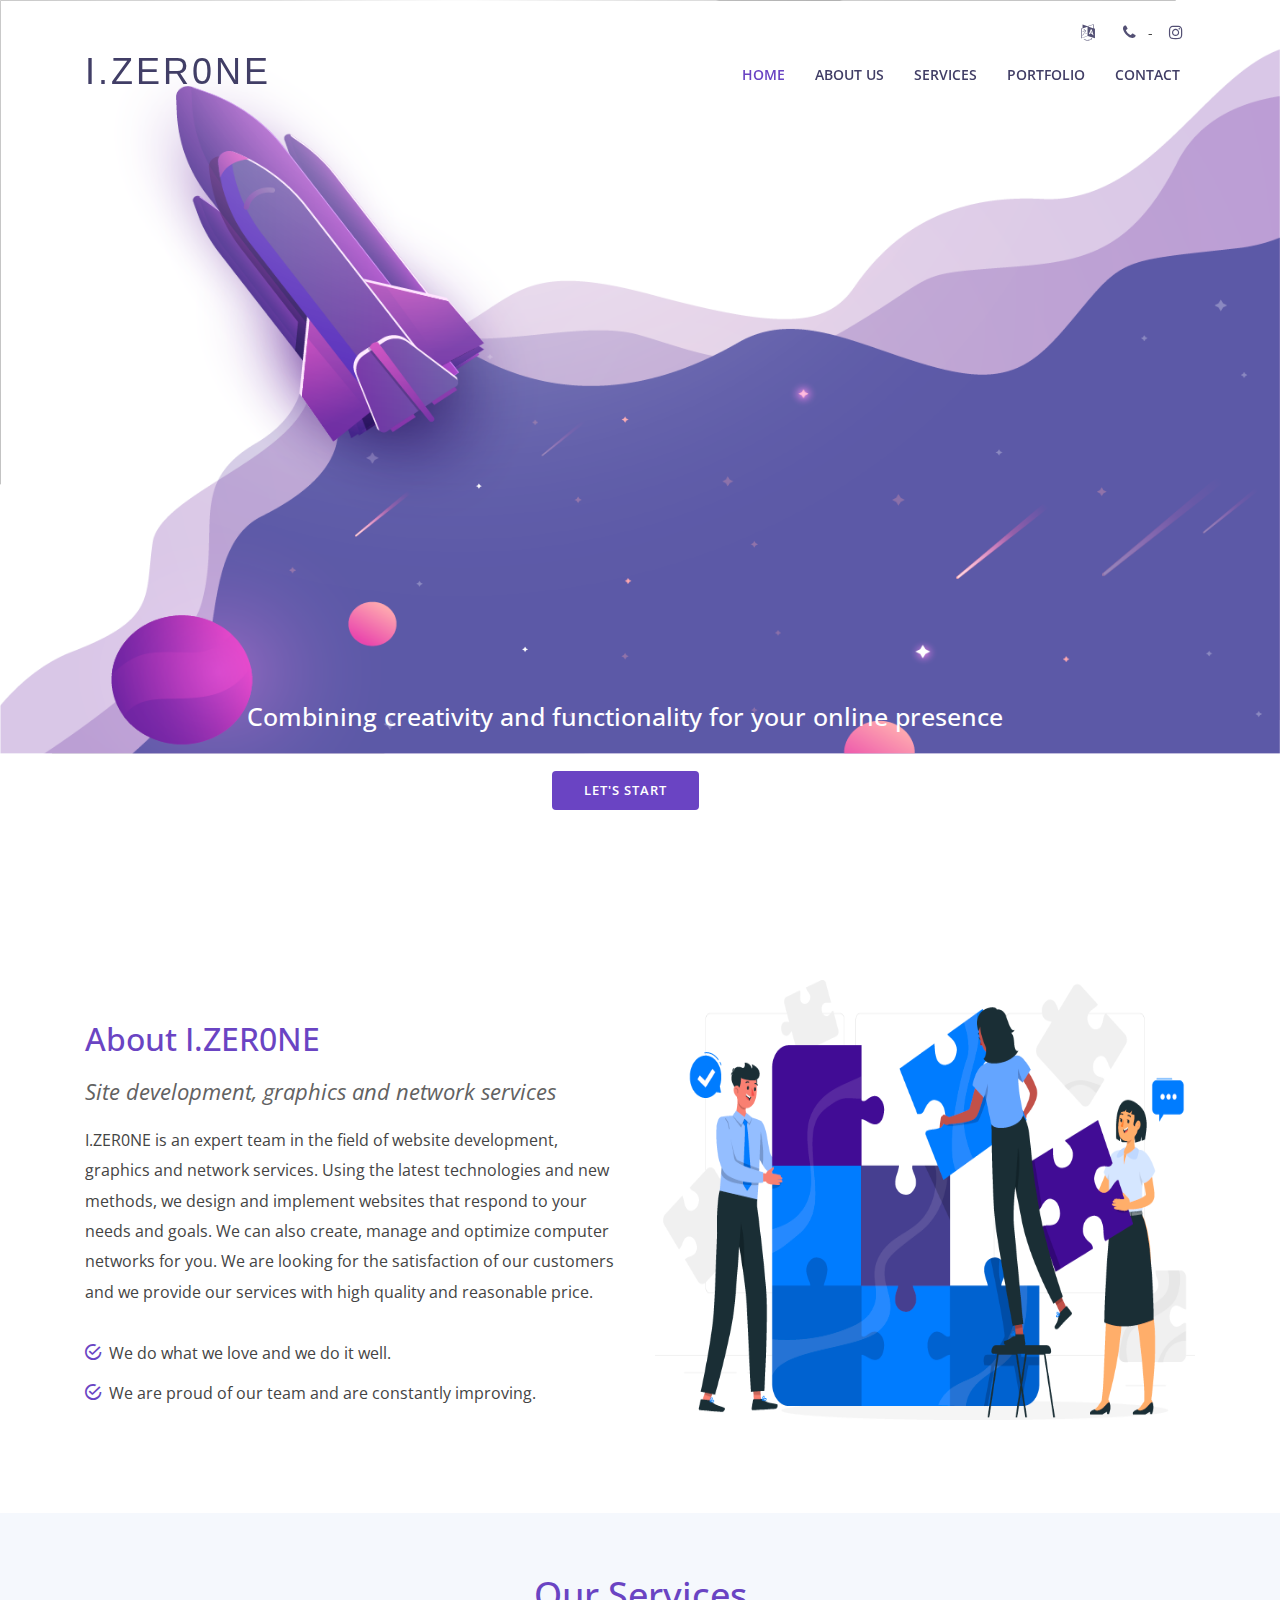
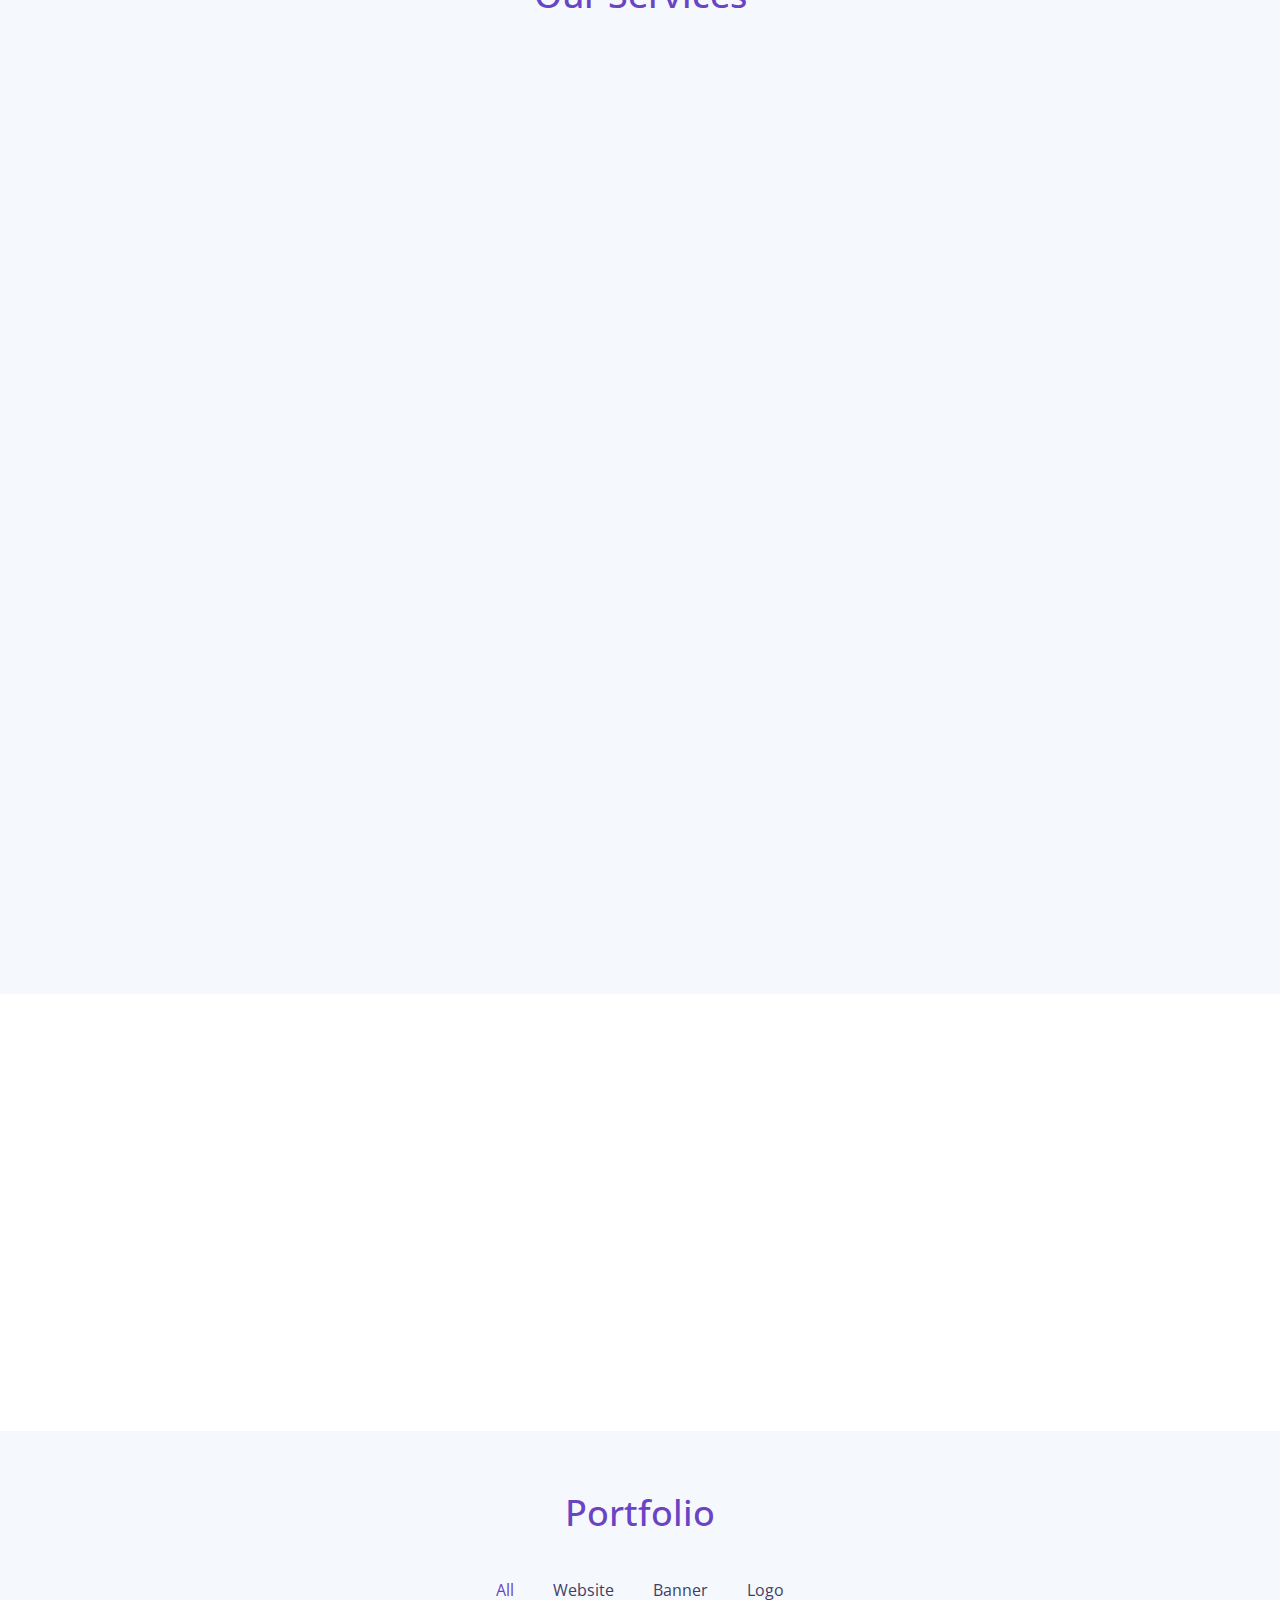
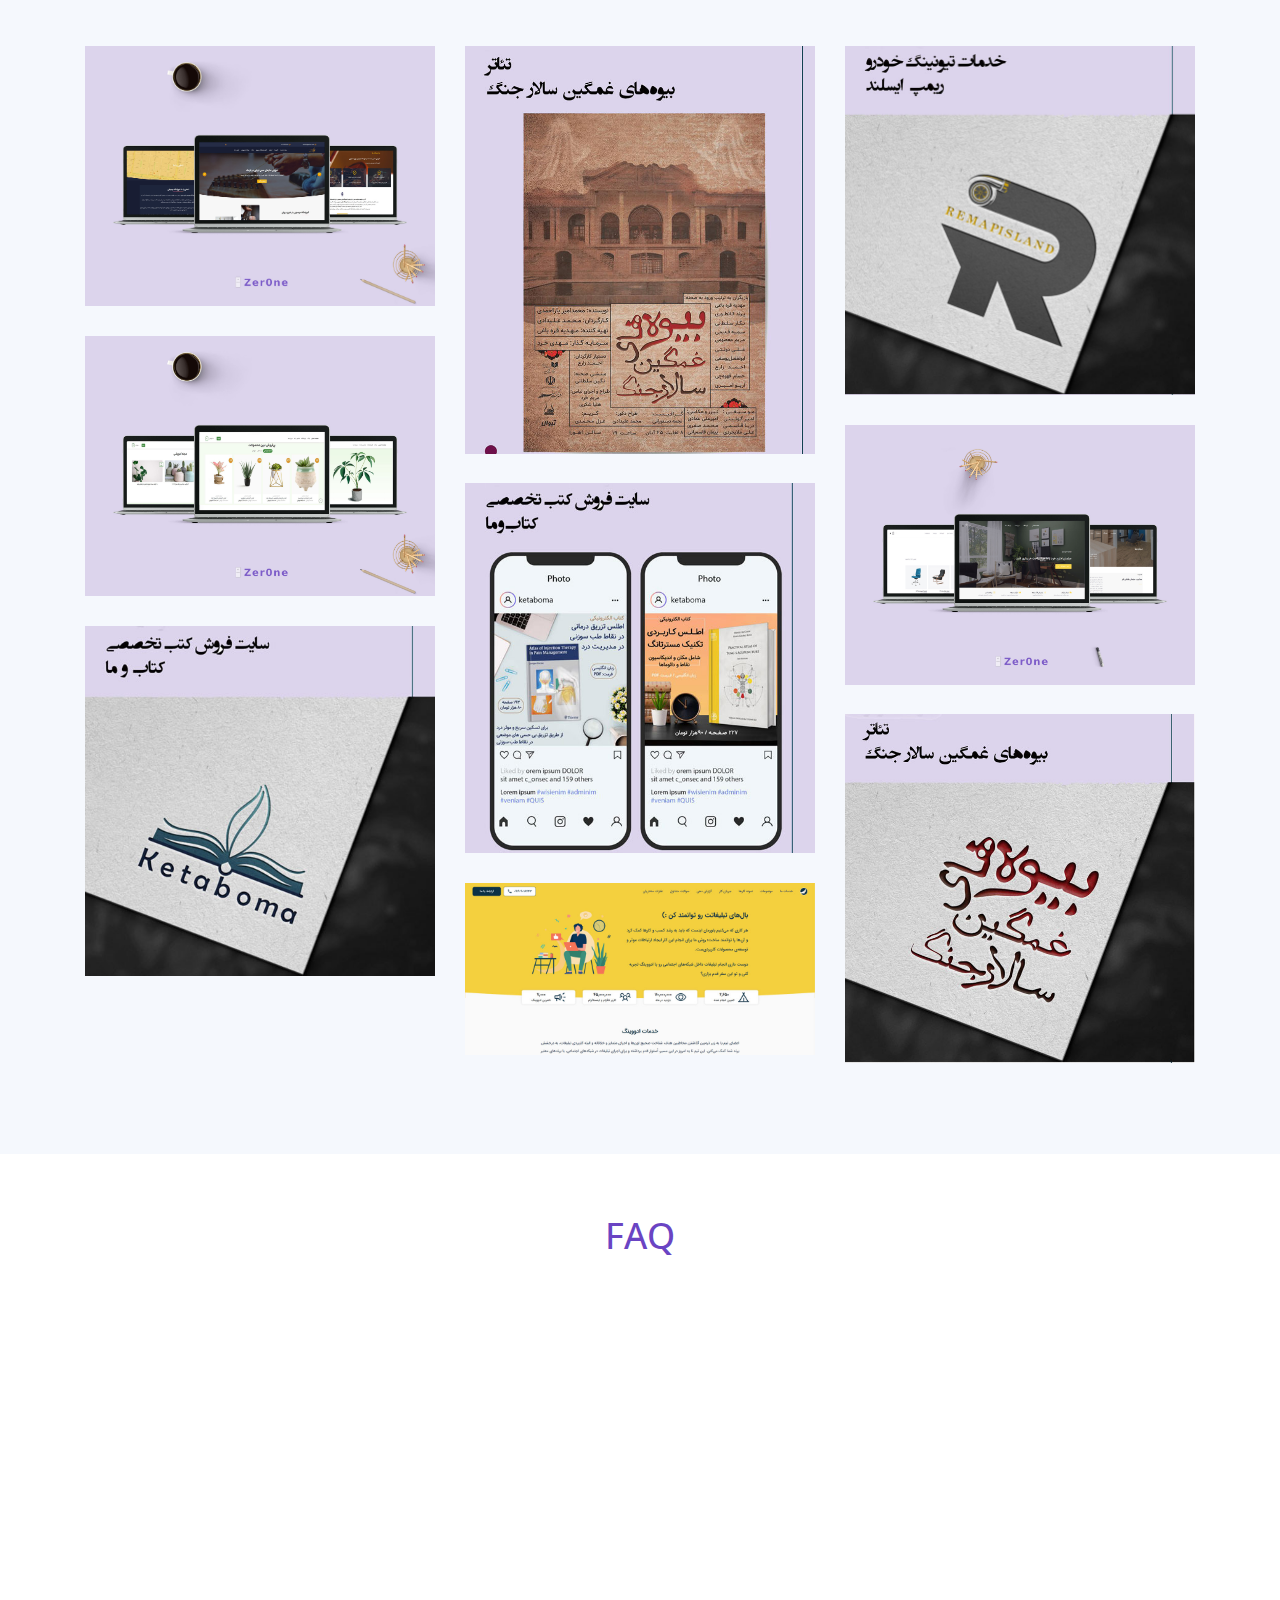
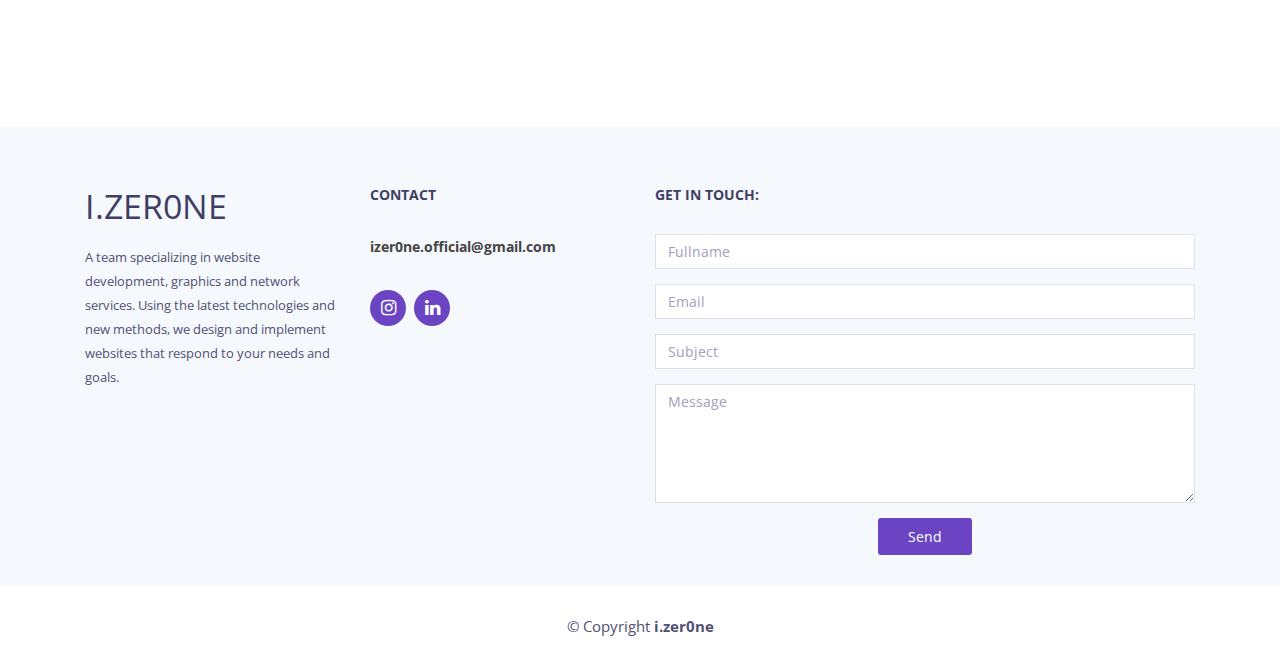
==== commit 05f2d2c4: "change page title" ====
--- a/index.html
+++ b/index.html
@@ -2,7 +2,7 @@
 <html lang="en">
 <head>
   <meta charset="utf-8">
-  <title>شرکت طراحی و خدمات شبکه | صفرو یک</title>
+  <title>Website Development, Graphics Company | I.ZER0NE</title>
   <meta content="width=device-width, initial-scale=1.0" name="viewport">
   <meta content="" name="keywords">
   <meta content="" name="description">
--- a/css/style.css
+++ b/css/style.css
@@ -6,8 +6,16 @@
 body {
   background: #fff;
   color: #444;
+}
+
+body#falang {
+  direction: rtl;
   font-family: "iransans";
-  direction: rtl;
+}
+
+body#enlang {
+  direction: ltr;
+  font-family: Roboto, Oxygen, Ubuntu, Cantarell, 'Open Sans', 'Helvetica Neue';
 }
 
 a {
@@ -35,10 +43,18 @@
 h4,
 h5,
 h6 {
-  font-family: "iransans-bold";
   color: #6a44c3;
   margin: 0 0 20px 0;
   padding: 0;
+}
+
+body#falang h1,
+body#falang h2,
+body#falang h3,
+body#falang h4,
+body#falang h5,
+body#falang h6 {
+  font-family: "iransans-bold";
 }
 
 /* Back to top button */
@@ -135,6 +151,7 @@
   padding: 4px 12px;
   display: inline-block;
   line-height: 1px;
+  font-size: 16px;
 }
 
 #topbar .social-links a:hover {
@@ -223,9 +240,11 @@
   /* font-weight: 700; */
 }
 
+#enlang #intro .intro-info h2 {
+  font-size: 25px;
+}
 #intro .intro-info .btn-get-started,
 #intro .intro-info .btn-services {
-  font-family: "iransans-medium";
   font-size: 13px;
   font-weight: 600;
   text-transform: uppercase;
@@ -239,6 +258,11 @@
   color: #fff;
 }
 
+body#falang #intro .intro-info .btn-get-started,
+body#falang #intro .intro-info .btn-services {
+  font-family: "iransans-medium";
+}
+
 #intro .intro-info .btn-get-started:hover,
 #intro .intro-info .btn-services:hover {
   background: #0a98c0;
@@ -275,9 +299,12 @@
   padding: 10px 15px;
   transition: 0.3s;
   font-size: 14px;
-  font-family: "iransans-medium";
   text-transform: uppercase;
   font-weight: 600;
+}
+
+body#falang .main-nav a {
+  font-family: "iransans-medium";
 }
 
 .main-nav a:hover,
@@ -582,6 +609,7 @@
   box-shadow: 0 10px 29px 0 rgba(68, 88, 144, 0.1);
   transition: all 0.3s ease-in-out;
   text-align: center;
+  height: 250px;
 }
 
 #services .box:hover {
@@ -662,21 +690,26 @@
 }
 
 #why-us .counters span {
-  font-family: "iransans-medium";
   font-weight: bold;
   font-size: 48px;
   display: block;
   color: #5d32c3;
 }
 
+body#falang #why-us .counters span{
+  font-family: "iransans-medium";
+}
+
 #why-us .counters p {
   padding: 0;
   margin: 0 0 20px 0;
-  font-family: "iransans-medium";
   font-size: 15px;
   color: #777;
 }
 
+body#falang #why-us .counters p {
+  font-family: "iransans-medium";
+}
 /* Call To Action Section
 --------------------------------*/
 
@@ -698,7 +731,6 @@
 }
 
 #call-to-action .cta-btn {
-  font-family: "iransans-medium";
   font-size: 16px;
   letter-spacing: 1px;
   display: inline-block;
@@ -708,6 +740,10 @@
   border: 3px solid #fff;
   color: #fff;
   border-radius: 25px;
+}
+
+body#falang #call-to-action .cta-btn {
+  font-family: "iransans-medium";
 }
 
 #call-to-action .cta-btn:hover {
@@ -1170,7 +1206,7 @@
   padding: 22px 0;
   display: block;
   position: relative;
-  font-family: "iransans-medium";
+  /* font-family: "iransans-medium"; */
   line-height: 1.3;
   padding-right: 35px;
 }
@@ -1223,7 +1259,7 @@
   margin: 0 0 20px 0;
   padding: 2px 0 2px 0;
   line-height: 1;
-  font-family: "iransans-bold";
+  /* font-family: "iransans-bold"; */
   color: #413e66;
   font-weight: 400;
 }
@@ -1232,7 +1268,7 @@
   font-size: 13px;
   line-height: 24px;
   margin-bottom: 0;
-  font-family: "iransans-medium";
+  /* font-family: "iransans-medium"; */
   color: #535074;
 }
 
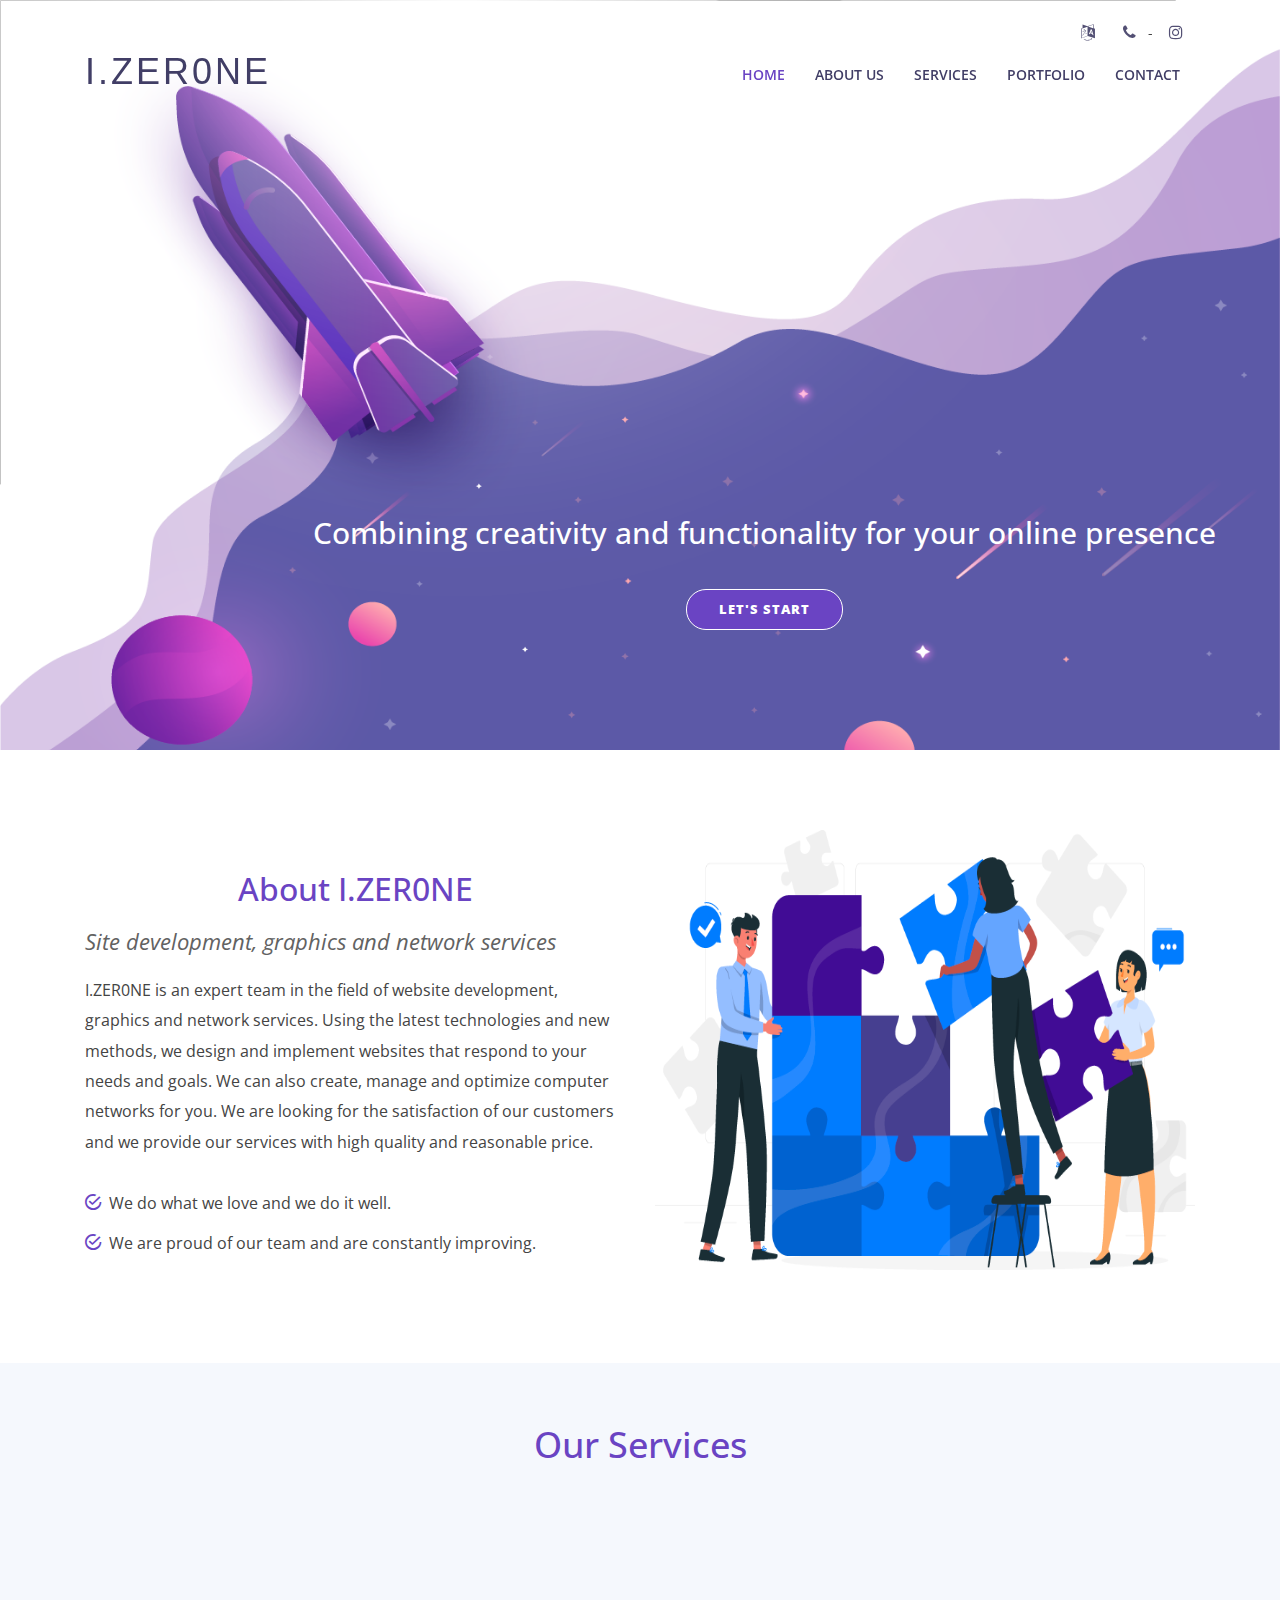
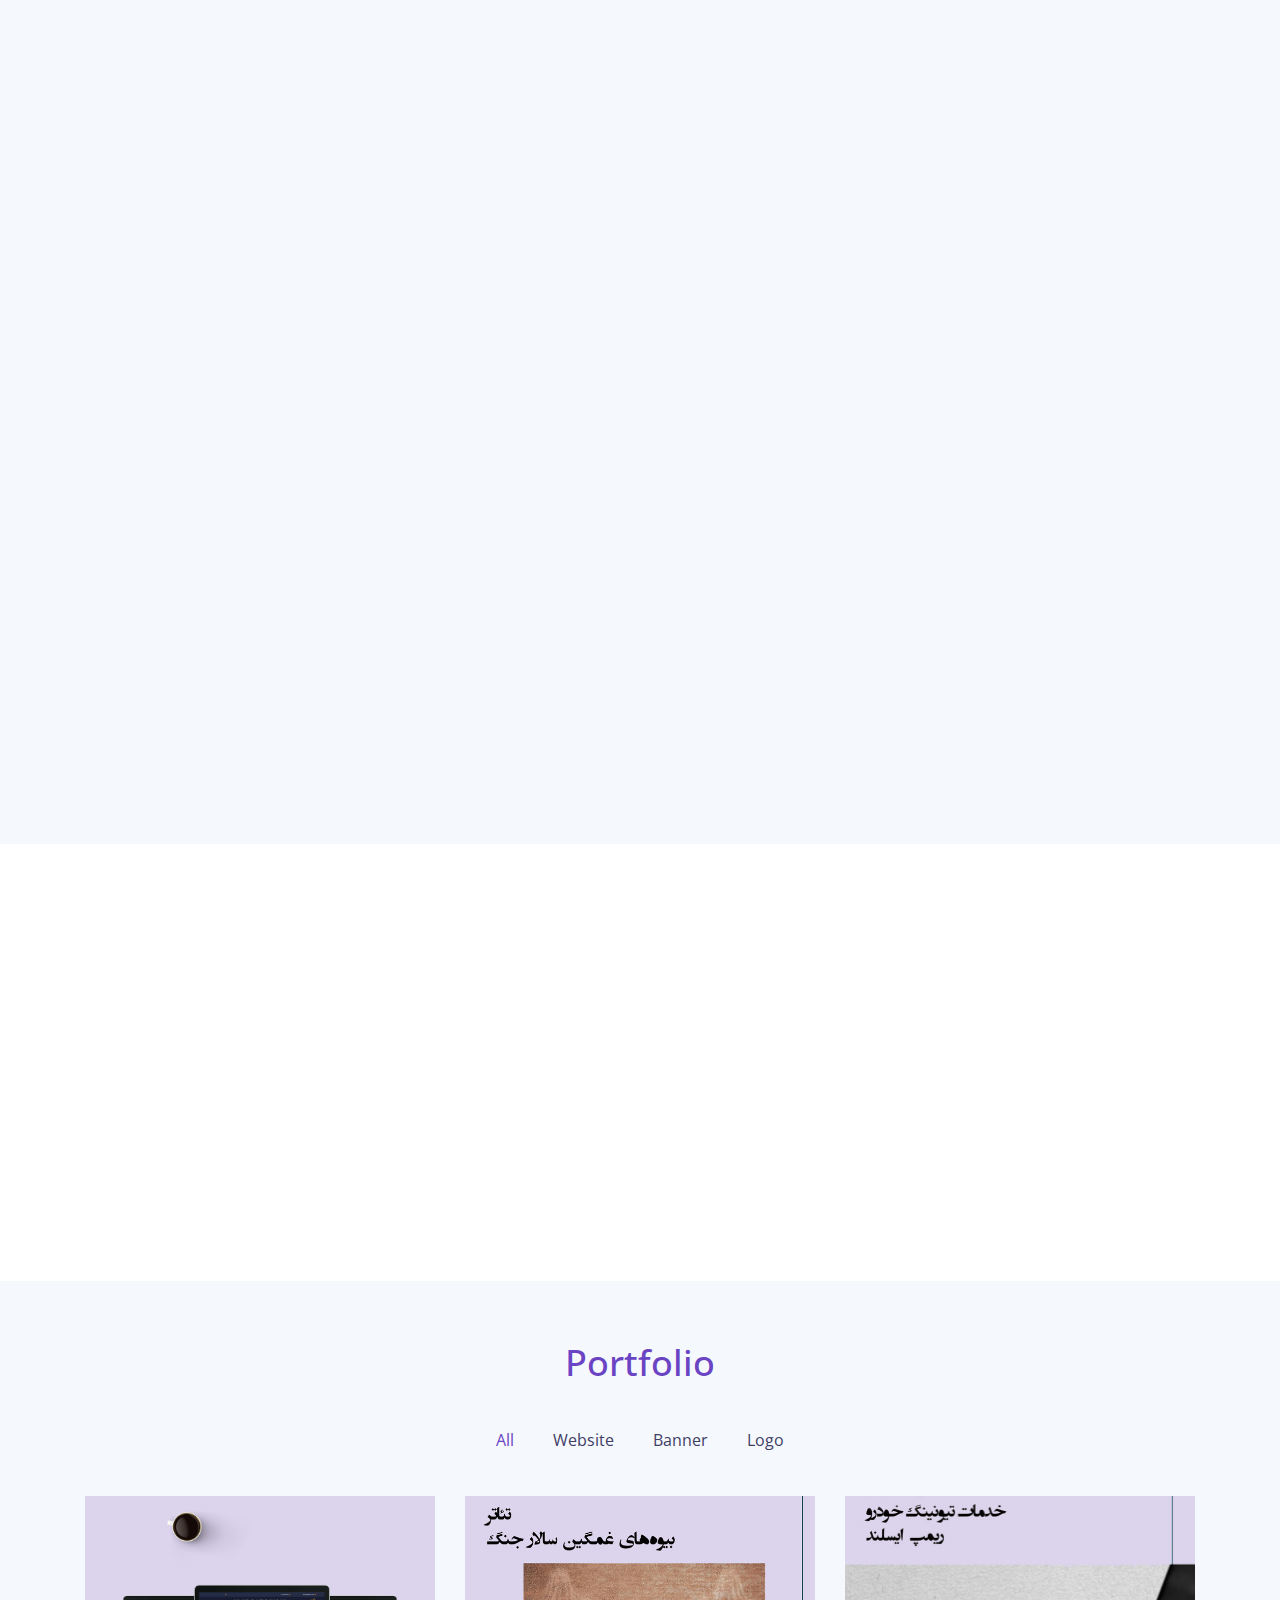
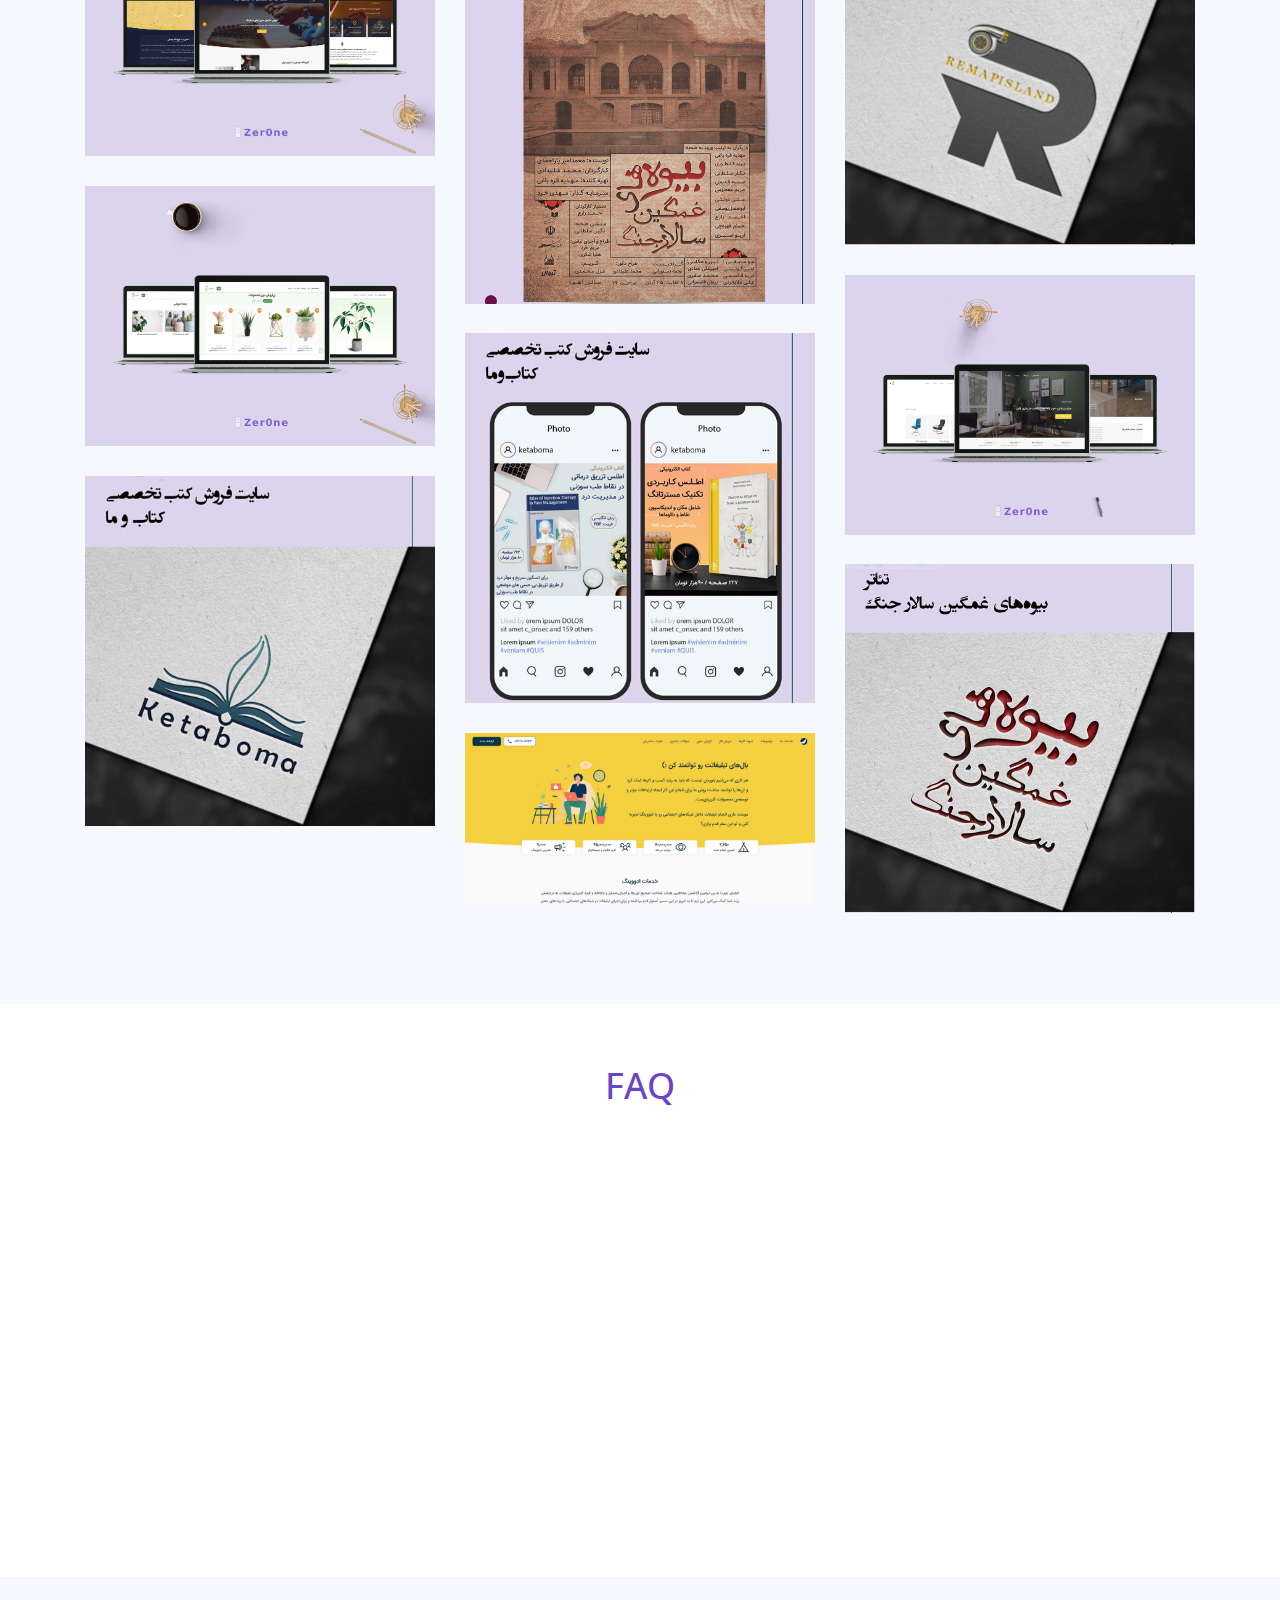
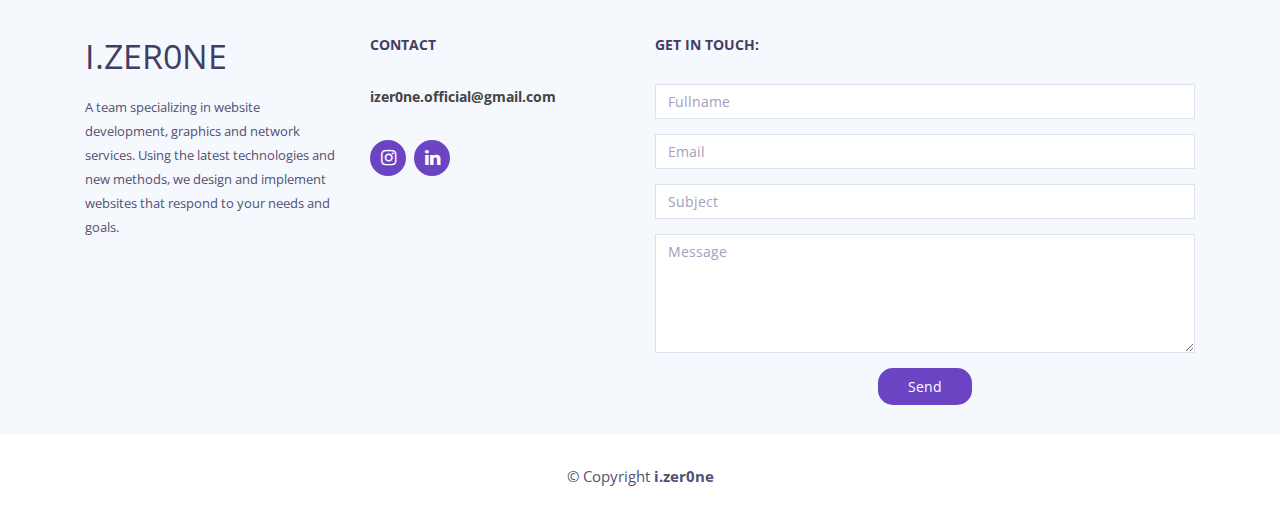
==== commit 905fddc3: "fix some styles" ====
--- a/index.html
+++ b/index.html
@@ -75,8 +75,8 @@
     Intro Section
   ============================-->
   <section id="intro" class="clearfix">
-    <div class="container d-flex h-100">
-      <div class="row justify-content-center align-self-end w-100">
+    <div class="container h-100">
+      <div class="row">
         <div class="intro-info text-center">
           <h2>Combining creativity and functionality for your online presence</h2>
           <div>
@@ -99,7 +99,7 @@
         <div class="row">
           <div class="col-lg-6 col-md-6">
             <div class="about-content">
-              <h2>About I.ZER0NE</h2>
+              <h2 class="text-md-center">About I.ZER0NE</h2>
               <h3>Site development, graphics and network services</h3>
               <p>
                 I.ZER0NE is an expert team in the field of website development, graphics and network services. Using the latest technologies and new methods, we design and implement websites that respond to your needs and goals. We can also create, manage and optimize computer networks for you. We are looking for the satisfaction of our customers and we provide our services with high quality and reasonable price.
--- a/css/style.css
+++ b/css/style.css
@@ -226,36 +226,35 @@
 
 #intro {
   width: 100%;
-  height: 100vh;
   position: relative;
   background: url("../img/intro-img-land.png") no-repeat;
-  background-size: 100%;
-  background-position: 100% 0%;
+  background-size: cover;
+  background-position: 47% 0%;
 }
 
 #intro .intro-info h2 {
   color: #fff;
   margin-bottom: 40px;
   font-size: 30px;
-  /* font-weight: 700; */
-}
-
-#enlang #intro .intro-info h2 {
+  line-height: 1.9rem;
+}
+
+/* #enlang #intro .intro-info h2 {
   font-size: 25px;
-}
+} */
 #intro .intro-info .btn-get-started,
 #intro .intro-info .btn-services {
   font-size: 13px;
-  font-weight: 600;
+  font-weight: 900;
   text-transform: uppercase;
   letter-spacing: 1px;
   display: inline-block;
   padding: 10px 32px;
-  border-radius: 4px;
+  border-radius: 20px;
   transition: 0.5s;
   color: #fff;
   background: #6a44c3;
-  color: #fff;
+  border: 1px solid #fff;
 }
 
 body#falang #intro .intro-info .btn-get-started,
@@ -265,7 +264,7 @@
 
 #intro .intro-info .btn-get-started:hover,
 #intro .intro-info .btn-services:hover {
-  background: #0a98c0;
+  background: #5c59a7;
 }
 
 /*--------------------------------------------------------------
@@ -1288,7 +1287,7 @@
 }
 
 #footer .footer-top .social-links a:hover {
-  background: #0a98c0;
+  background: #5c59a7;
   color: #fff;
 }
 
@@ -1435,14 +1434,14 @@
 #footer .footer-top .form button[type="submit"] {
   background: #6a44c3;
   border: 0;
-  border-radius: 3px;
+  border-radius: 15px;
   padding: 8px 30px;
   color: #fff;
   transition: 0.3s;
 }
 
 #footer .footer-top .form button[type="submit"]:hover {
-  background: #0a98c0;
+  background: #5c59a7;
   cursor: pointer;
 }
 
@@ -1472,7 +1471,23 @@
 # Responsive Media Queries
 --------------------------------------------------------------*/
 
-@media (min-width: 991px) {
+@media (min-width: 992px) {
+  #intro {
+    height: 750px;
+  }
+
+  #intro .intro-info {
+    display: flex;
+    flex-direction: column;
+    position: absolute;
+    bottom: 120px;
+    right: 5%;
+  }
+
+  #testimonials .testimonial-item p {
+    width: 80%;
+  }
+
   #call-to-action .cta-btn-container {
     display: -webkit-box;
     display: -webkit-flex;
@@ -1489,17 +1504,7 @@
   }
 }
 
-@media (min-width: 992px) {
-  #intro .intro-info {
-    margin-bottom: 90px;
-  }
-
-  #testimonials .testimonial-item p {
-    width: 80%;
-  }
-}
-
-@media (max-width: 991px) {
+@media (max-width: 992px) {
   #topbar {
     display: none;
   }
@@ -1510,10 +1515,10 @@
   }
 
   #header .logo h1 {
-    font-size: 28px;
-    padding: 8px 0;
+    font-size: 24px;
+    padding: 4px 0;
     position: absolute;
-    left: 20px;
+    left: 16px;
   }
 
   #why-us .why-us-content {
@@ -1530,29 +1535,10 @@
 }
 
 @media (max-width: 768px) {
-  .back-to-top {
-    bottom: 15px;
-  }
-
-  #faq #faq-list a {
-    font-size: 16px;
-  }
-
-  #faq #faq-list i {
-    top: 13px;
-  }
-}
-
-@media (max-width: 767px) {
   #intro {
-    height: auto;
-    padding: 80px 0 80px 0;
-    background-size: 155%;
-    background-position: 35% 0;
-  }
-
-  #intro .container {
-    height: auto !important;
+    height: 443px;
+    background-size: cover;
+    background-position: 24% 0;
   }
 
   #intro .intro-img {
@@ -1561,16 +1547,24 @@
 
   #intro .intro-info {
     text-align: center;
-    padding-top: 162px;
+    display: flex;
+    flex-direction: column;
+    position: absolute;
+    bottom: 35px;
+    right: 5%;
   }
 
   #intro .intro-info h2 {
-    font-size: 20px;
+    font-size: 13px;
     margin-bottom: 30px;
   }
 
   #about {
     padding: 10px 0;
+  }
+
+  #about .about-content h2 {
+    text-align: center;
   }
 
   #about .about-content h3 {
@@ -1604,6 +1598,36 @@
     font-size: 18px;
     padding-bottom: 16px;
   }
+
+  .back-to-top {
+    bottom: 15px;
+  }
+
+  #faq #faq-list a {
+    font-size: 16px;
+  }
+
+  #faq #faq-list i {
+    top: 13px;
+  }
+}
+
+@media (min-width: 768px) and (max-width: 992px) {
+  #intro {
+    height: 453px;
+  }
+
+  #intro .intro-info {
+    display: flex;
+    flex-direction: column;
+    position: absolute;
+    bottom: 46px;
+    right: 15%;
+  }
+
+  #intro .intro-info h2 {
+    font-size: 18px;
+  }
 }
 
 @media (max-width: 574px) {
